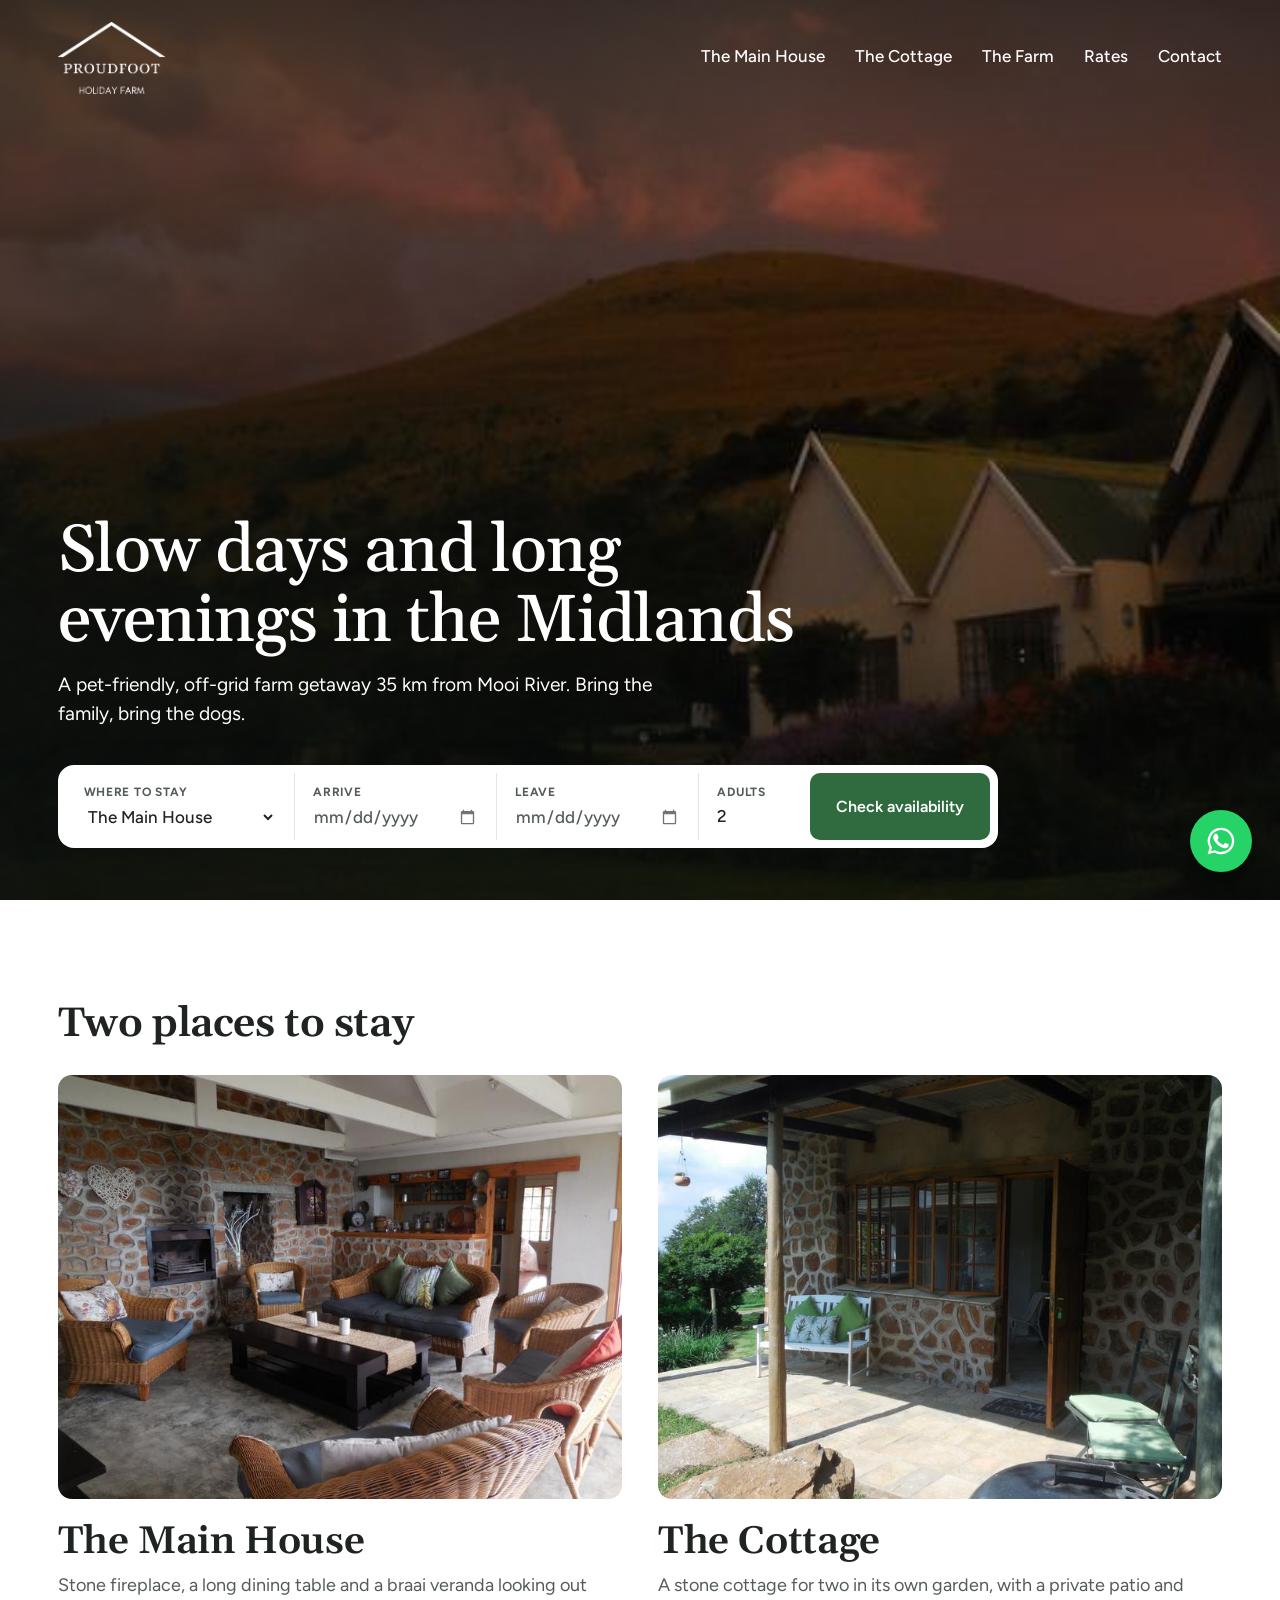
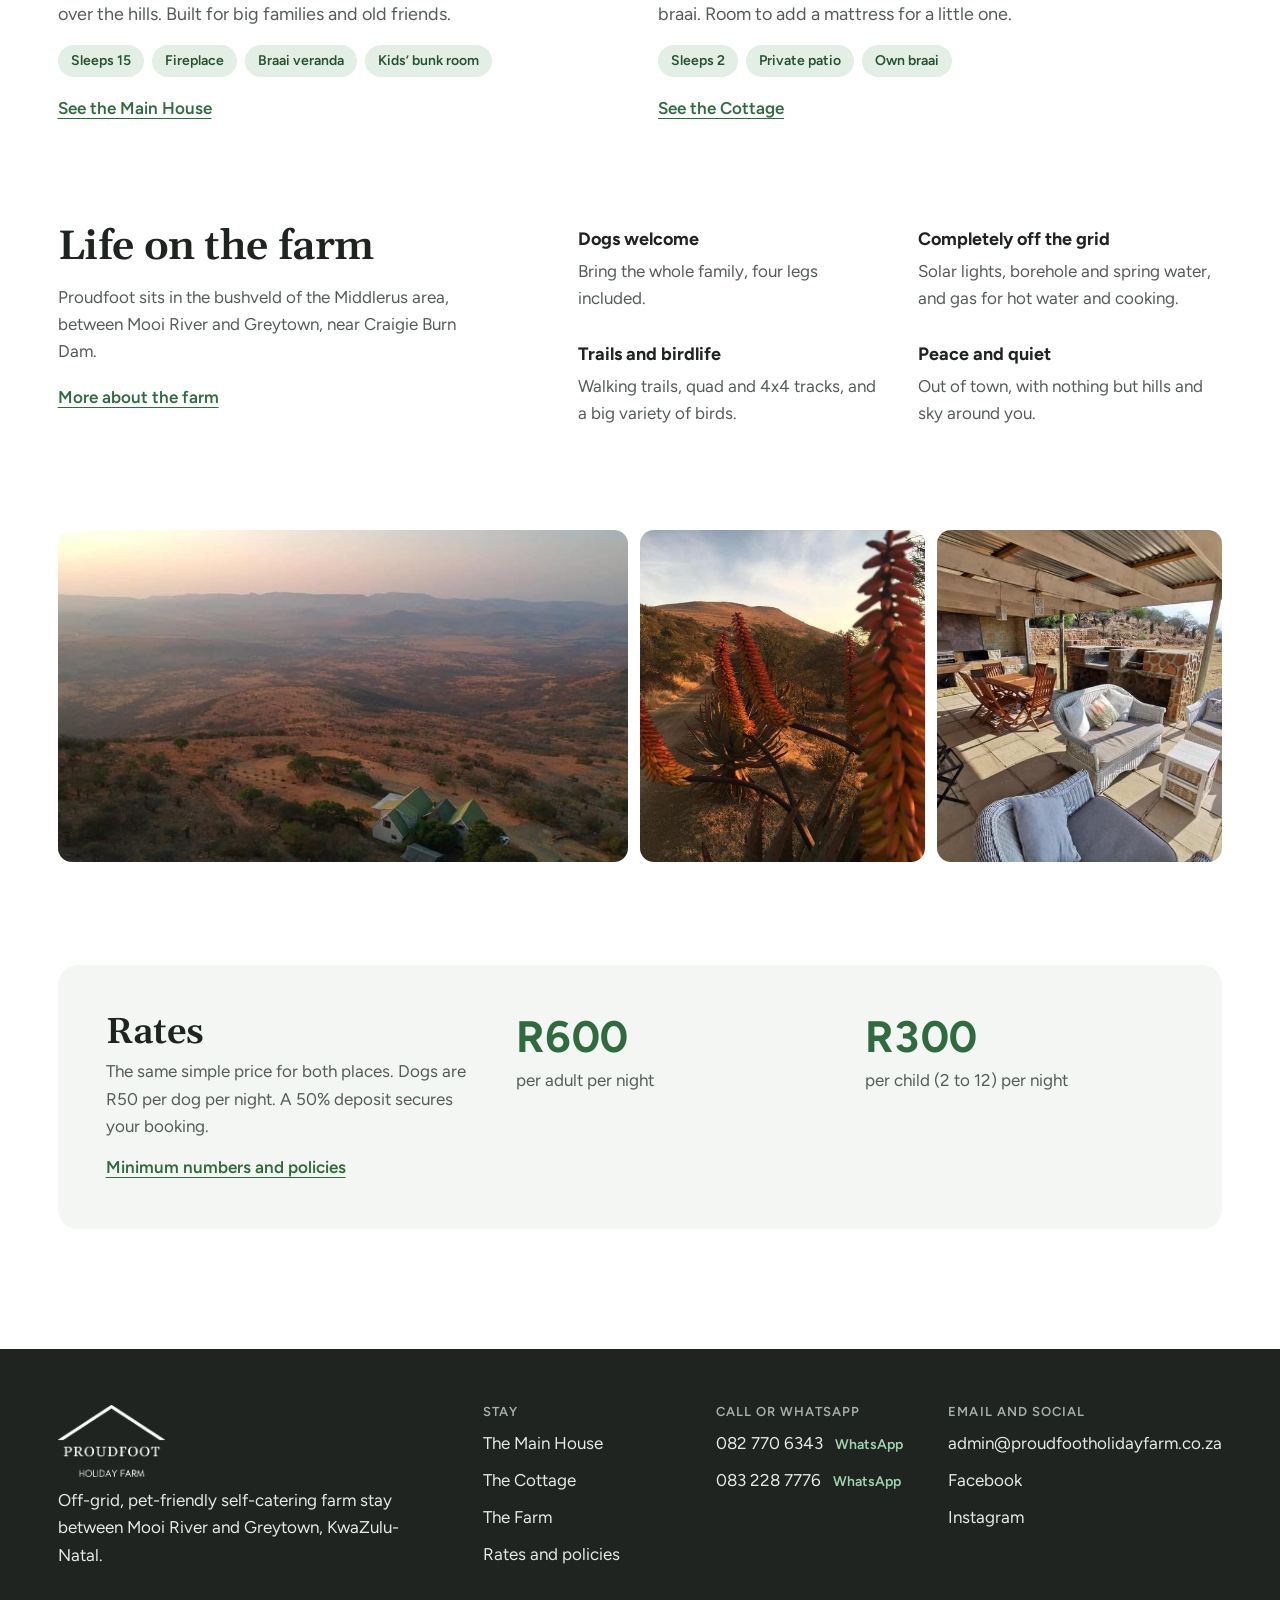
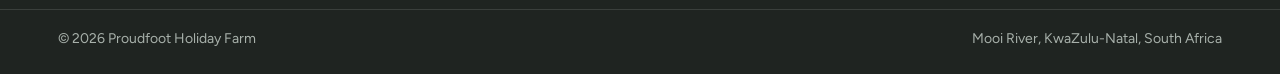
==== index.html @ a67490f2 "New Proudfoot Holiday Farm website Static site for GitHub Pages replacing the Wix site: home, Main H" ====
<!doctype html>
<html lang="en-ZA">
<head>
<meta charset="utf-8">
<meta name="viewport" content="width=device-width, initial-scale=1">
<title>Proudfoot Holiday Farm | Off-grid, pet-friendly farm stay near Mooi River</title>
<meta name="description" content="Self-catering, pet-friendly and completely off the grid. Stay in the Main House (sleeps 15) or the stone Cottage (sleeps 2) in the KZN Midlands, 35 km from Mooi River.">
<link rel="canonical" href="https://www.proudfootholidayfarm.co.za/">
<meta property="og:type" content="website">
<meta property="og:title" content="Proudfoot Holiday Farm | Off-grid, pet-friendly farm stay near Mooi River">
<meta property="og:description" content="Self-catering, pet-friendly and completely off the grid. Stay in the Main House (sleeps 15) or the stone Cottage (sleeps 2) in the KZN Midlands, 35 km from Mooi River.">
<meta property="og:image" content="https://www.proudfootholidayfarm.co.za/assets/img/main-house/afternoon.jpg">
<meta name="theme-color" content="#1f2421">
<link rel="icon" href="assets/img/brand/favicon.png" type="image/png">
<link rel="preconnect" href="https://fonts.googleapis.com">
<link rel="preconnect" href="https://fonts.gstatic.com" crossorigin>
<link href="https://fonts.googleapis.com/css2?family=Figtree:wght@400;500;600;700&family=Gelasio:wght@500;600&display=swap" rel="stylesheet">
<link rel="stylesheet" href="assets/css/site.css">
<script type="application/ld+json">{"@context": "https://schema.org", "@type": "LodgingBusiness", "name": "Proudfoot Holiday Farm", "description": "Off-grid, pet-friendly self-catering farm stay near Mooi River, KwaZulu-Natal.", "url": "https://www.proudfootholidayfarm.co.za", "image": "https://www.proudfootholidayfarm.co.za/assets/img/main-house/afternoon.jpg", "telephone": "+27827706343", "email": "admin@proudfootholidayfarm.co.za", "petsAllowed": true, "address": {"@type": "PostalAddress", "addressLocality": "Mooi River", "addressRegion": "KwaZulu-Natal", "addressCountry": "ZA"}, "sameAs": ["https://www.facebook.com/Proudfoot-holiday-farm-805416573182868", "https://www.instagram.com/proudfootholidayfarm/"]}</script>
</head>
<body>
<a class="skip" href="#main">Skip to content</a>
<section class="hero">
  <picture><source media="(max-width: 860px)" srcset="assets/img/main-house/afternoon-portrait-sm.jpg 560w, assets/img/main-house/afternoon-portrait.jpg 1000w" sizes="100vw"><img class="hero-photo" src="assets/img/main-house/afternoon.jpg" srcset="assets/img/main-house/afternoon-sm.jpg 720w, assets/img/main-house/afternoon.jpg 1800w" sizes="100vw" alt="The Main House at Proudfoot under a pink evening sky" fetchpriority="high"></picture>
  <header class="site-header wrap on-photo">
  <a class="logo" href="index.html"><img src="assets/img/brand/logo-white.png" alt="Proudfoot Holiday Farm, home" width="108" height="72"></a>
  <button class="menu-btn" type="button" aria-expanded="false" aria-controls="site-nav" aria-label="Menu"><svg width="28" height="28" viewBox="0 0 24 24" fill="none" stroke="currentColor" stroke-width="2" stroke-linecap="round" aria-hidden="true"><path d="M4 7h16M4 12h16M4 17h16"/></svg></button>
  <nav class="site-nav" id="site-nav" aria-label="Main"><a href="main-house.html">The Main House</a><a href="cottage.html">The Cottage</a><a href="farm.html">The Farm</a><a href="rates.html">Rates</a><a href="contact.html">Contact</a></nav>
</header>
  <div class="hero-copy wrap"><h1>Slow days and long evenings in the Midlands</h1><p>A pet-friendly, off-grid farm getaway 35 km from Mooi River. Bring the family, bring the dogs.</p></div>
  <div class="wrap"><form class="book wrap-inner" aria-label="Check availability">
    <label class="field"><span class="field-label">Where to stay</span><select name="place"><option value="main-house">The Main House</option><option value="cottage">The Cottage</option></select></label>
    <label class="field"><span class="field-label">Arrive</span><input type="date" name="arrive"></label>
    <label class="field"><span class="field-label">Leave</span><input type="date" name="leave"></label>
    <label class="field"><span class="field-label">Adults</span><input type="number" name="adults" min="1" max="15" value="2" inputmode="numeric"></label>
    <button class="btn" type="submit">Check availability</button>
  </form></div>
</section>
<main id="main">
<section class="section wrap" aria-labelledby="stay-h">
  <div class="section-head"><h2 id="stay-h">Two places to stay</h2></div>
  <div class="places">
    <article class="place"><img class="place-img" src="assets/img/main-house/lounge.jpg" srcset="assets/img/main-house/lounge-sm.jpg 720w, assets/img/main-house/lounge.jpg 1800w" sizes="(max-width: 860px) 100vw, 50vw" alt="The Main House lounge with its stone fireplace" loading="lazy">
      <h3>The Main House</h3><p>Stone fireplace, a long dining table and a braai veranda looking out over the hills. Built for big families and old friends.</p>
      <ul class="facts"><li>Sleeps 15</li><li>Fireplace</li><li>Braai veranda</li><li>Kids&rsquo; bunk room</li></ul>
      <a class="link" href="main-house.html">See the Main House</a></article>
    <article class="place"><img class="place-img" src="assets/img/cottage/patio.jpg" srcset="assets/img/cottage/patio-sm.jpg 720w, assets/img/cottage/patio.jpg 1800w" sizes="(max-width: 860px) 100vw, 50vw" alt="The stone Cottage and its covered patio" loading="lazy">
      <h3>The Cottage</h3><p>A stone cottage for two in its own garden, with a private patio and braai. Room to add a mattress for a little one.</p>
      <ul class="facts"><li>Sleeps 2</li><li>Private patio</li><li>Own braai</li></ul>
      <a class="link" href="cottage.html">See the Cottage</a></article>
  </div>
</section>
<section class="section wrap farm-life" aria-labelledby="farm-h">
  <div><h2 id="farm-h">Life on the farm</h2><p class="muted" style="margin-top:14px;max-width:40ch">Proudfoot sits in the bushveld of the Middlerus area, between Mooi River and Greytown, near Craigie Burn Dam.</p><p style="margin-top:18px"><a class="link" href="farm.html">More about the farm</a></p></div>
  <ul class="perks">
    <li><b>Dogs welcome</b><span>Bring the whole family, four legs included.</span></li>
    <li><b>Completely off the grid</b><span>Solar lights, borehole and spring water, and gas for hot water and cooking.</span></li>
    <li><b>Trails and birdlife</b><span>Walking trails, quad and 4x4 tracks, and a big variety of birds.</span></li>
    <li><b>Peace and quiet</b><span>Out of town, with nothing but hills and sky around you.</span></li>
  </ul>
</section>
<div class="section wrap strip">
  <img class="" src="assets/img/farm/aerial.jpg" srcset="assets/img/farm/aerial-sm.jpg 720w, assets/img/farm/aerial.jpg 1800w" sizes="(max-width: 860px) 100vw, 50vw" alt="The farm from the air, with the Main House in the valley" loading="lazy">
  <img class="" src="assets/img/farm/aloes.jpg" srcset="assets/img/farm/aloes-sm.jpg 720w, assets/img/farm/aloes.jpg 1800w" sizes="(max-width: 860px) 50vw, 25vw" alt="Aloes flowering at sunset" loading="lazy">
  <img class="" src="assets/img/main-house/braai-veranda.jpg" srcset="assets/img/main-house/braai-veranda-sm.jpg 720w, assets/img/main-house/braai-veranda.jpg 1800w" sizes="(max-width: 860px) 50vw, 25vw" alt="The braai and veranda at the Main House" loading="lazy">
</div>
<section class="section wrap" aria-labelledby="rates-h">
  <div class="panel rates-band">
    <div><h2 id="rates-h">Rates</h2><p>The same simple price for both places. Dogs are R50 per dog per night. A 50% deposit secures your booking.</p><p style="margin-top:14px"><a class="link" href="rates.html">Minimum numbers and policies</a></p></div>
    <div><div class="num">R600</div><p>per adult per night</p></div>
    <div><div class="num">R300</div><p>per child (2 to 12) per night</p></div>
  </div>
</section>
</main>
<footer class="site-footer">
  <div class="footer-inner wrap">
    <div><a class="logo" href="index.html"><img src="assets/img/brand/logo-white.png" alt="Proudfoot Holiday Farm" width="108" height="72" loading="lazy"></a>
      <p>Off-grid, pet-friendly self-catering farm stay between Mooi River and Greytown, KwaZulu-Natal.</p></div>
    <div><h3>Stay</h3><ul><li><a href="main-house.html">The Main House</a></li><li><a href="cottage.html">The Cottage</a></li><li><a href="farm.html">The Farm</a></li><li><a href="rates.html">Rates and policies</a></li></ul></div>
    <div><h3>Call or WhatsApp</h3><ul><li><a href="tel:+27827706343">082 770 6343</a> <a class="wa-link" data-wa data-wa-number="27827706343" href="https://wa.me/27827706343" target="_blank" rel="noopener">WhatsApp</a></li><li><a href="tel:+27832287776">083 228 7776</a> <a class="wa-link" data-wa data-wa-number="27832287776" href="https://wa.me/27832287776" target="_blank" rel="noopener">WhatsApp</a></li></ul></div>
    <div><h3>Email and social</h3><ul><li><a href="mailto:admin@proudfootholidayfarm.co.za">admin@proudfootholidayfarm.co.za</a></li><li><a href="https://www.facebook.com/Proudfoot-holiday-farm-805416573182868" rel="noopener">Facebook</a></li><li><a href="https://www.instagram.com/proudfootholidayfarm/" rel="noopener">Instagram</a></li></ul></div>
  </div>
  <div class="footer-base wrap"><span>&copy; <span data-year>2026</span> Proudfoot Holiday Farm</span><span>Mooi River, KwaZulu-Natal, South Africa</span></div>
</footer>
<a class="wa" data-wa href="https://wa.me/27827706343" aria-label="Chat to us on WhatsApp" target="_blank" rel="noopener"><svg width="32" height="32" viewBox="0 0 24 24" fill="currentColor" aria-hidden="true"><path d="M17.5 14.4c-.3-.1-1.7-.8-2-.9-.3-.1-.5-.1-.7.1-.2.3-.8.9-.9 1.1-.2.2-.3.2-.6.1-.3-.1-1.2-.5-2.3-1.4-.9-.8-1.4-1.7-1.6-2-.2-.3 0-.5.1-.6l.4-.5c.2-.2.2-.3.3-.5.1-.2 0-.4 0-.5l-.9-2.2c-.2-.6-.5-.5-.7-.5h-.6c-.2 0-.5.1-.8.4-.3.3-1 1-1 2.4s1 2.8 1.2 3c.1.2 2 3.1 4.9 4.3.7.3 1.2.5 1.6.6.7.2 1.3.2 1.8.1.6-.1 1.7-.7 1.9-1.4.2-.7.2-1.2.2-1.4-.1-.1-.3-.2-.6-.3zM12 2a10 10 0 0 0-8.6 15.1L2 22l5-1.3A10 10 0 1 0 12 2zm0 18.2a8.2 8.2 0 0 1-4.2-1.1l-.3-.2-3 .8.8-2.9-.2-.3A8.2 8.2 0 1 1 12 20.2z"/></svg></a>
<script src="assets/js/config.js"></script>
<script src="assets/js/site.js"></script>
</body>
</html>
---- assets/css/site.css ----
/* Proudfoot Holiday Farm: shared styles */
:root{
  --ink:#1f2421;
  --muted:#545c57;
  --line:#e2e6e2;
  --paper:#ffffff;
  --wash:#f3f6f2;
  --green:#2f6b3f;
  --green-d:#24532f;
  --green-l:#e3eee5;
  --booked:#6f7772;
  --error:#a3321f;
  --shade:15,20,17;
  --radius:14px;
  --gutter:clamp(20px,4.5vw,64px);
  --display:'Gelasio',Georgia,serif;
  --body:'Figtree',system-ui,sans-serif;
}
*,*::before,*::after{box-sizing:border-box}
*{margin:0}
html{scroll-behavior:smooth;-webkit-text-size-adjust:100%;color-scheme:light;accent-color:var(--green);caret-color:var(--green);scrollbar-color:#b9c2bc transparent}
body{font-family:var(--body);font-size:17px;line-height:1.6;color:var(--ink);background:var(--paper);-webkit-font-smoothing:antialiased}
img{max-width:100%;display:block}
a{color:inherit;text-underline-offset:4px}
::selection{background:var(--green);color:#fff}
:focus-visible{outline:3px solid var(--green);outline-offset:3px;border-radius:4px}
h1,h2,h3{font-family:var(--display);font-weight:600;line-height:1.1;letter-spacing:-.01em;text-wrap:balance}
.wrap{padding-left:var(--gutter);padding-right:var(--gutter);max-width:1440px;margin-left:auto;margin-right:auto}
.skip{position:absolute;left:-999px;top:8px;background:#fff;padding:10px 16px;z-index:100}
.skip:focus{left:8px}

/* Buttons */
.btn{display:inline-flex;align-items:center;justify-content:center;gap:8px;background:var(--green);color:#fff;text-decoration:none;border:0;border-radius:10px;padding:15px 26px;font:600 16px/1.2 var(--body);cursor:pointer;white-space:nowrap;transition:background-color .2s}
.btn:hover{background:var(--green-d)}
.btn:disabled{opacity:.6;cursor:progress}
.btn-ghost{background:transparent;color:var(--green);box-shadow:inset 0 0 0 1.5px var(--green)}
.btn-ghost:hover{background:var(--green-l)}
.link{font-weight:600;color:var(--green)}

/* Header */
.site-header{display:flex;align-items:center;gap:24px;padding-top:22px;padding-bottom:22px;position:relative;z-index:10}
.site-header .logo img{height:72px;width:auto}
.site-nav{margin-left:auto;display:flex;gap:30px;font-weight:500}
.site-nav a{text-decoration:none;padding:6px 0;border-bottom:2px solid transparent}
.site-nav a:hover,.site-nav a[aria-current=page]{border-bottom-color:currentColor}
.menu-btn{display:none;margin-left:auto;background:none;border:0;padding:8px;color:inherit;cursor:pointer}
.on-photo{position:absolute;top:0;left:0;right:0;color:#fff}

/* Hero (home) */
.hero{position:relative;min-height:max(100svh,700px);display:flex;flex-direction:column;color:#fff;overflow:hidden;isolation:isolate}
.hero-photo{position:absolute;inset:0;width:100%;height:100%;object-fit:cover;object-position:center 100%;z-index:-2;animation:settle 2.4s cubic-bezier(.16,1,.3,1) both}
@keyframes settle{from{transform:scale(1.06)}to{transform:scale(1)}}
.hero::after{content:"";position:absolute;inset:0;z-index:-1;background:linear-gradient(180deg,rgba(var(--shade),.5) 0%,rgba(var(--shade),0) 24%,rgba(var(--shade),0) 55%,rgba(var(--shade),.45) 100%),linear-gradient(90deg,rgba(var(--shade),.55) 0%,rgba(var(--shade),.25) 45%,rgba(var(--shade),0) 62%)}
.hero>.wrap,.page-hero>.wrap{width:100%}
.hero-copy{margin-top:auto;padding-bottom:36px}
.hero-copy h1{max-width:12em}
.hero h1{font-weight:500;font-size:clamp(40px,5.2vw,72px);line-height:1.05;letter-spacing:-.015em}
.hero-copy p{margin-top:14px;font-size:clamp(17px,1.5vw,20px);line-height:1.5;max-width:50ch}
.hero .book{margin-bottom:52px;max-width:min(940px,100% - 70px)}

/* Booking bar */
.book{display:grid;grid-template-columns:1.25fr 1.1fr 1.1fr .6fr auto;background:#fff;color:var(--ink);border-radius:16px;padding:8px;box-shadow:0 18px 44px rgba(var(--shade),.22)}
.book .field{padding:10px 18px;border-right:1px solid var(--line);display:flex;flex-direction:column;gap:2px;min-width:0}
.book .field:nth-of-type(4){border-right:0}
.field-label{font-size:12px;font-weight:700;letter-spacing:.06em;text-transform:uppercase;color:var(--muted)}
.book select,.book input{border:0;background:transparent;font:500 17px var(--body);color:var(--ink);padding:2px 0;width:100%;min-width:0}
.book .btn{border-radius:10px}
input[type=date].empty{color:var(--muted)}
input[type=date]::-webkit-calendar-picker-indicator{opacity:.55;cursor:pointer}
input[type=date]:hover::-webkit-calendar-picker-indicator{opacity:.9}

/* Page header (inner pages) */
.page-hero{position:relative;color:#fff;min-height:min(70svh,620px);display:flex;flex-direction:column;isolation:isolate;overflow:hidden}
.page-hero .hero-photo{animation:none}
.page-hero::after{content:"";position:absolute;inset:0;z-index:-1;background:linear-gradient(180deg,rgba(var(--shade),.7) 0%,rgba(var(--shade),0) 34%,rgba(var(--shade),0) 45%,rgba(var(--shade),.75) 100%)}
.page-hero .hero-copy{padding-bottom:48px}
.page-hero h1{font-weight:500;font-size:clamp(40px,5vw,68px)}
.plain-head{padding-top:30px;padding-bottom:10px}
.plain-head h1{font-size:clamp(38px,4.6vw,60px);font-weight:500}
.plain-head p{margin-top:12px;color:var(--muted);font-size:19px;max-width:60ch}

/* Sections */
.section{padding-top:clamp(64px,8vw,110px)}
.section-head{display:flex;align-items:end;justify-content:space-between;gap:20px;margin-bottom:28px}
.section-head h2{font-size:clamp(30px,3.2vw,42px)}
.lead{font-size:clamp(18px,1.6vw,21px);line-height:1.6;max-width:62ch}
.muted{color:var(--muted)}

.places{display:grid;grid-template-columns:1fr 1fr;gap:36px}
.place-img{width:100%;aspect-ratio:4/3;object-fit:cover;border-radius:var(--radius)}
.place h2,.place h3{font-size:clamp(30px,3vw,40px);margin-top:22px}
.place p{color:var(--muted);font-size:18px;margin-top:8px;max-width:52ch}
.place .link{display:inline-block;margin-top:18px}
.facts{display:flex;flex-wrap:wrap;gap:8px;margin-top:16px;padding:0;list-style:none}
.facts li{background:var(--green-l);color:var(--green-d);font-weight:600;font-size:14px;line-height:1.2;padding:8px 13px;border-radius:999px}

.farm-life{display:grid;grid-template-columns:5fr 7fr;gap:clamp(30px,5vw,60px);align-items:start}
.farm-life h2{font-size:clamp(30px,3.2vw,42px)}
.perks{list-style:none;padding:0;display:grid;grid-template-columns:1fr 1fr;gap:28px 36px}
.perks b{display:block;font-size:18px}
.perks span{display:block;color:var(--muted);margin-top:4px}

.strip{display:grid;grid-template-columns:2fr 1fr 1fr;gap:12px}
.strip img{width:100%;height:clamp(220px,26vw,360px);object-fit:cover;border-radius:var(--radius)}

.panel{background:var(--wash);border-radius:20px;padding:48px}
.rates-band{display:grid;grid-template-columns:1.2fr 1fr 1fr;gap:clamp(24px,4vw,40px);align-items:start}
.rates-band h2{font-size:clamp(28px,3vw,36px)}
.num{font-size:clamp(34px,3.6vw,44px);font-weight:700;color:var(--green);line-height:1.1;font-variant-numeric:tabular-nums}
.rates-band p{color:var(--muted);margin-top:6px}

/* Detail pages */
.detail{display:grid;grid-template-columns:7fr 5fr;gap:clamp(30px,5vw,72px);align-items:start}
.amenities{list-style:none;padding:0;display:grid;grid-template-columns:1fr 1fr;gap:12px 28px;margin-top:22px}
.amenities li{padding-left:26px;position:relative}
.amenities li::before{content:"";position:absolute;left:0;top:.55em;width:12px;height:7px;border-left:2.5px solid var(--green);border-bottom:2.5px solid var(--green);transform:rotate(-45deg)}
.side-card{border:1px solid var(--line);border-radius:18px;padding:28px;box-shadow:0 10px 30px rgba(var(--shade),.07);position:sticky;top:24px}
.side-card .num{font-size:40px}
.side-card dl{display:grid;grid-template-columns:auto 1fr;gap:10px 18px;margin-top:18px}
.side-card dt{color:var(--muted)}
.side-card dd{font-weight:600;text-align:right}
.side-card .btn{width:100%;margin-top:22px}

/* Gallery */
.gallery{display:grid;grid-template-columns:repeat(4,1fr);gap:10px}
.gallery button{padding:0;border:0;background:none;cursor:zoom-in;border-radius:10px;overflow:hidden;aspect-ratio:4/3}
.gallery button:first-child{grid-column:span 2;grid-row:span 2;aspect-ratio:auto}
.gallery img{width:100%;height:100%;object-fit:cover;transition:transform .5s cubic-bezier(.16,1,.3,1)}
.gallery button:hover img{transform:scale(1.03)}
.lightbox{border:0;padding:0;background:transparent;max-width:none;max-height:none;width:100vw;height:100svh}
.lightbox::backdrop{background:rgba(var(--shade),.92)}
.lightbox[open]{display:grid;grid-template-rows:1fr auto;place-items:center}
.lightbox figure{display:grid;place-items:center;width:100%;height:100%;padding:56px 72px 0}
.lightbox img{max-width:100%;max-height:calc(100svh - 140px);object-fit:contain;border-radius:8px}
.lightbox figcaption{color:#e8ebe8;padding:14px 20px 24px;text-align:center}
.lb-btn{position:fixed;top:50%;transform:translateY(-50%);width:52px;height:52px;border-radius:50%;border:0;background:rgba(255,255,255,.14);color:#fff;cursor:pointer;display:grid;place-items:center}
.lb-btn:hover{background:rgba(255,255,255,.26)}
.lb-prev{left:14px}.lb-next{right:14px}
.lb-close{position:fixed;top:14px;right:14px;transform:none}

/* Availability calendar */
.book-grid{display:grid;grid-template-columns:7fr 5fr;gap:clamp(30px,4vw,56px);align-items:start}
.cal{border:1px solid var(--line);border-radius:18px;padding:24px}
.cal-top{display:flex;align-items:center;gap:12px;margin-bottom:12px}
.cal-top h3{font-family:var(--body);font-size:18px;font-weight:700;flex:1}
.cal-nav{width:40px;height:40px;border-radius:50%;border:1px solid var(--line);background:#fff;cursor:pointer;display:grid;place-items:center;color:var(--ink)}
.cal-nav:hover{border-color:var(--ink)}
.cal-nav:disabled{opacity:.35;cursor:default}
.cal-months{display:grid;grid-template-columns:1fr 1fr;gap:28px}
.cal-month h4{font-size:16px;font-weight:700;text-align:center;margin-bottom:8px}
.cal-grid{display:grid;grid-template-columns:repeat(7,1fr);gap:2px;text-align:center}
.cal-grid .dow{font-size:12px;font-weight:700;color:var(--muted);padding:6px 0}
.day{aspect-ratio:1;border:0;background:none;border-radius:10px;font:500 15px var(--body);color:var(--ink);cursor:pointer;font-variant-numeric:tabular-nums;position:relative}
.day:hover:not(:disabled){background:var(--green-l)}
.day:disabled{cursor:default}
.day.past{color:#b3b9b5}
.day.booked{color:var(--booked);background:var(--wash);text-decoration:line-through;text-decoration-thickness:1.5px}
.day.in-range{background:var(--green-l);border-radius:0}
.day.start,.day.end{background:var(--green);color:#fff;border-radius:10px}
.day.today::after{content:"";position:absolute;left:50%;bottom:6px;width:4px;height:4px;margin-left:-2px;border-radius:50%;background:currentColor}
.cal-key{display:flex;flex-wrap:wrap;gap:18px;margin-top:16px;font-size:14px;color:var(--muted)}
.cal-key span{display:inline-flex;align-items:center;gap:8px}
.key-sw{width:16px;height:16px;border-radius:5px;display:inline-block}
.cal-status{margin-top:12px;font-size:15px;color:var(--muted)}
.cal-status.warn{color:var(--error)}

/* Forms */
.form{display:grid;grid-template-columns:1fr 1fr;gap:14px}
.form .full{grid-column:1/-1}
.form label{display:flex;flex-direction:column;gap:6px;font-size:14px;font-weight:600}
.form input,.form select,.form textarea{font:400 16px var(--body);color:var(--ink);border:1.5px solid #cfd5d0;border-radius:10px;padding:12px 14px;background:#fff;width:100%}
.form input:focus,.form select:focus,.form textarea:focus{outline:none;border-color:var(--green);box-shadow:0 0 0 3px var(--green-l)}
.form [aria-invalid=true]{border-color:var(--error)}
.form textarea{min-height:110px;resize:vertical}
.form .hint{font-weight:400;color:var(--muted);font-size:13px}
.form .btn{justify-self:start}
.hp{position:absolute;left:-9999px}
.form-note{grid-column:1/-1;font-size:15px;padding:12px 14px;border-radius:10px;background:var(--wash)}
.form-note:empty{display:none}
.form-note.error{background:#f8e9e5;color:var(--error)}
.form-note.ok{background:var(--green-l);color:var(--green-d)}

/* Rates page */
.terms{display:grid;grid-template-columns:1fr 1fr;gap:clamp(28px,4vw,48px)}
.terms h2{font-size:clamp(26px,2.6vw,32px);margin-bottom:12px}
.terms ul{padding-left:20px}
.terms li+li{margin-top:6px}
.price-table{width:100%;border-collapse:collapse;font-variant-numeric:tabular-nums}
.price-table th,.price-table td{text-align:left;padding:14px 0;border-bottom:1px solid var(--line)}
.price-table td:last-child,.price-table th:last-child{text-align:right}
.price-table th{font-size:13px;letter-spacing:.06em;text-transform:uppercase;color:var(--muted)}
.price-table td b{font-size:20px}

/* Contact */
.contact-grid{display:grid;grid-template-columns:5fr 7fr;gap:clamp(30px,5vw,72px);align-items:start}
.contact-list{list-style:none;padding:0;display:grid;gap:22px;margin-top:20px}
.contact-list b{display:block;font-size:13px;letter-spacing:.06em;text-transform:uppercase;color:var(--muted)}
.contact-list a{font-size:20px;font-weight:600;text-decoration:none}
.contact-list a:hover{color:var(--green)}
.contact-list .wa-link,.wa-link{display:inline-block;margin-left:12px;font-size:15px;font-weight:600;color:var(--green);text-decoration:underline;text-underline-offset:4px}
.site-footer .wa-link{font-size:14px;color:#9fd4ad;margin-left:8px}

/* Footer */
.site-footer{margin-top:clamp(80px,10vw,120px);background:var(--ink);color:#e6eae7}
.footer-inner{display:grid;grid-template-columns:2fr 1fr 1fr 1fr;gap:40px;padding-top:56px;padding-bottom:40px}
.site-footer .logo img{height:72px;width:auto}
.site-footer h3{font-family:var(--body);font-size:13px;letter-spacing:.08em;text-transform:uppercase;color:#a8b1ab;font-weight:600}
.site-footer p,.site-footer li{margin-top:10px}
.site-footer ul{list-style:none;padding:0}
.site-footer a{text-decoration:none}
.site-footer a:hover{text-decoration:underline}
.footer-base{border-top:1px solid rgba(255,255,255,.12);padding-top:18px;padding-bottom:24px;font-size:14px;color:#a8b1ab;display:flex;justify-content:space-between;gap:20px;flex-wrap:wrap}

/* WhatsApp */
.wa{position:fixed;z-index:50;right:clamp(16px,2.2vw,28px);bottom:clamp(16px,2.2vw,28px);width:62px;height:62px;border-radius:50%;background:#25d366;color:#fff;display:grid;place-items:center;box-shadow:0 10px 24px rgba(0,0,0,.28);transition:transform .25s cubic-bezier(.16,1,.3,1)}
.wa:hover{transform:scale(1.07)}

/* Responsive */
@media (max-width:1100px){
  .book{grid-template-columns:1fr 1fr;gap:0}
  .book .field{border-right:0;border-bottom:1px solid var(--line)}
  .book .field:nth-of-type(odd){border-right:1px solid var(--line)}
  .book .field:nth-of-type(3),.book .field:nth-of-type(4){border-bottom:0}
  .book .btn{grid-column:1/-1;margin-top:8px;padding:16px}
  .footer-inner{grid-template-columns:1fr 1fr}
  .detail,.book-grid,.contact-grid{grid-template-columns:1fr}
  .side-card{position:static}
}
@media (max-width:860px){
  .site-nav{display:none;position:absolute;top:100%;left:var(--gutter);right:var(--gutter);flex-direction:column;gap:0;background:#fff;color:var(--ink);border-radius:14px;padding:8px 18px;box-shadow:0 18px 40px rgba(var(--shade),.2)}
  .site-nav.open{display:flex}
  .site-nav a{padding:14px 0;border-bottom:1px solid var(--line)}
  .site-nav a:last-child{border-bottom:0}
  .site-nav a[aria-current=page]{color:var(--green);border-bottom-color:var(--line)}
  .menu-btn{display:block}
  .panel{padding:28px 22px}
  .site-header .logo img{height:56px}
  .hero{display:block;min-height:0;padding-top:120px;padding-bottom:28px;--photo-h:min(86svh,760px)}
  .hero .hero-photo{height:var(--photo-h);bottom:auto;object-position:center bottom}
  .hero::after{height:var(--photo-h);bottom:auto;background:linear-gradient(180deg,rgba(var(--shade),.6) 0%,rgba(var(--shade),.35) 40%,rgba(var(--shade),0) 62%)}
  .hero .hero-copy{min-height:calc(var(--photo-h) - 160px);padding-bottom:0}
  .hero .book{max-width:none;margin-bottom:0;color:var(--ink)}
  .places,.farm-life,.terms,.rates-band{grid-template-columns:1fr}
  .strip{grid-template-columns:1fr 1fr}
  .strip img:first-child{grid-column:1/-1}
  .gallery{grid-template-columns:repeat(2,1fr)}
  .cal-months{grid-template-columns:1fr}
  .cal-months .cal-month+.cal-month{display:none}
  .lightbox figure{padding:56px 12px 0}
  .lb-prev,.lb-next{top:auto;bottom:18px;transform:none}
}
@media (max-width:560px){
  body{font-size:16px}
  .hero{padding-top:100px;--photo-h:min(68svh,560px)}
  .hero::after{background:linear-gradient(180deg,rgba(var(--shade),.55) 0%,rgba(var(--shade),.4) 30%,rgba(var(--shade),.1) 52%,rgba(var(--shade),0) 70%)}
  .hero-copy p{font-size:16px;margin-top:10px}
  .book .field:first-of-type{grid-column:1/-1;border-right:0;border-bottom:1px solid var(--line)}
  .book .field:nth-of-type(2){border-right:1px solid var(--line);border-bottom:1px solid var(--line)}
  .book .field:nth-of-type(3){border-right:0;border-bottom:1px solid var(--line)}
  .book .field:nth-of-type(4){border:0}
  .book .btn{grid-column:auto;margin:4px 0 4px 6px;padding:12px 16px}
  .book .field{padding:9px 12px}
  .perks,.amenities,.form{grid-template-columns:1fr}
  .footer-inner{grid-template-columns:1fr}
  .wa{width:56px;height:56px}
}
@media (prefers-reduced-motion:reduce){
  *,*::before,*::after{animation:none!important;transition:none!important}
  html{scroll-behavior:auto}
}
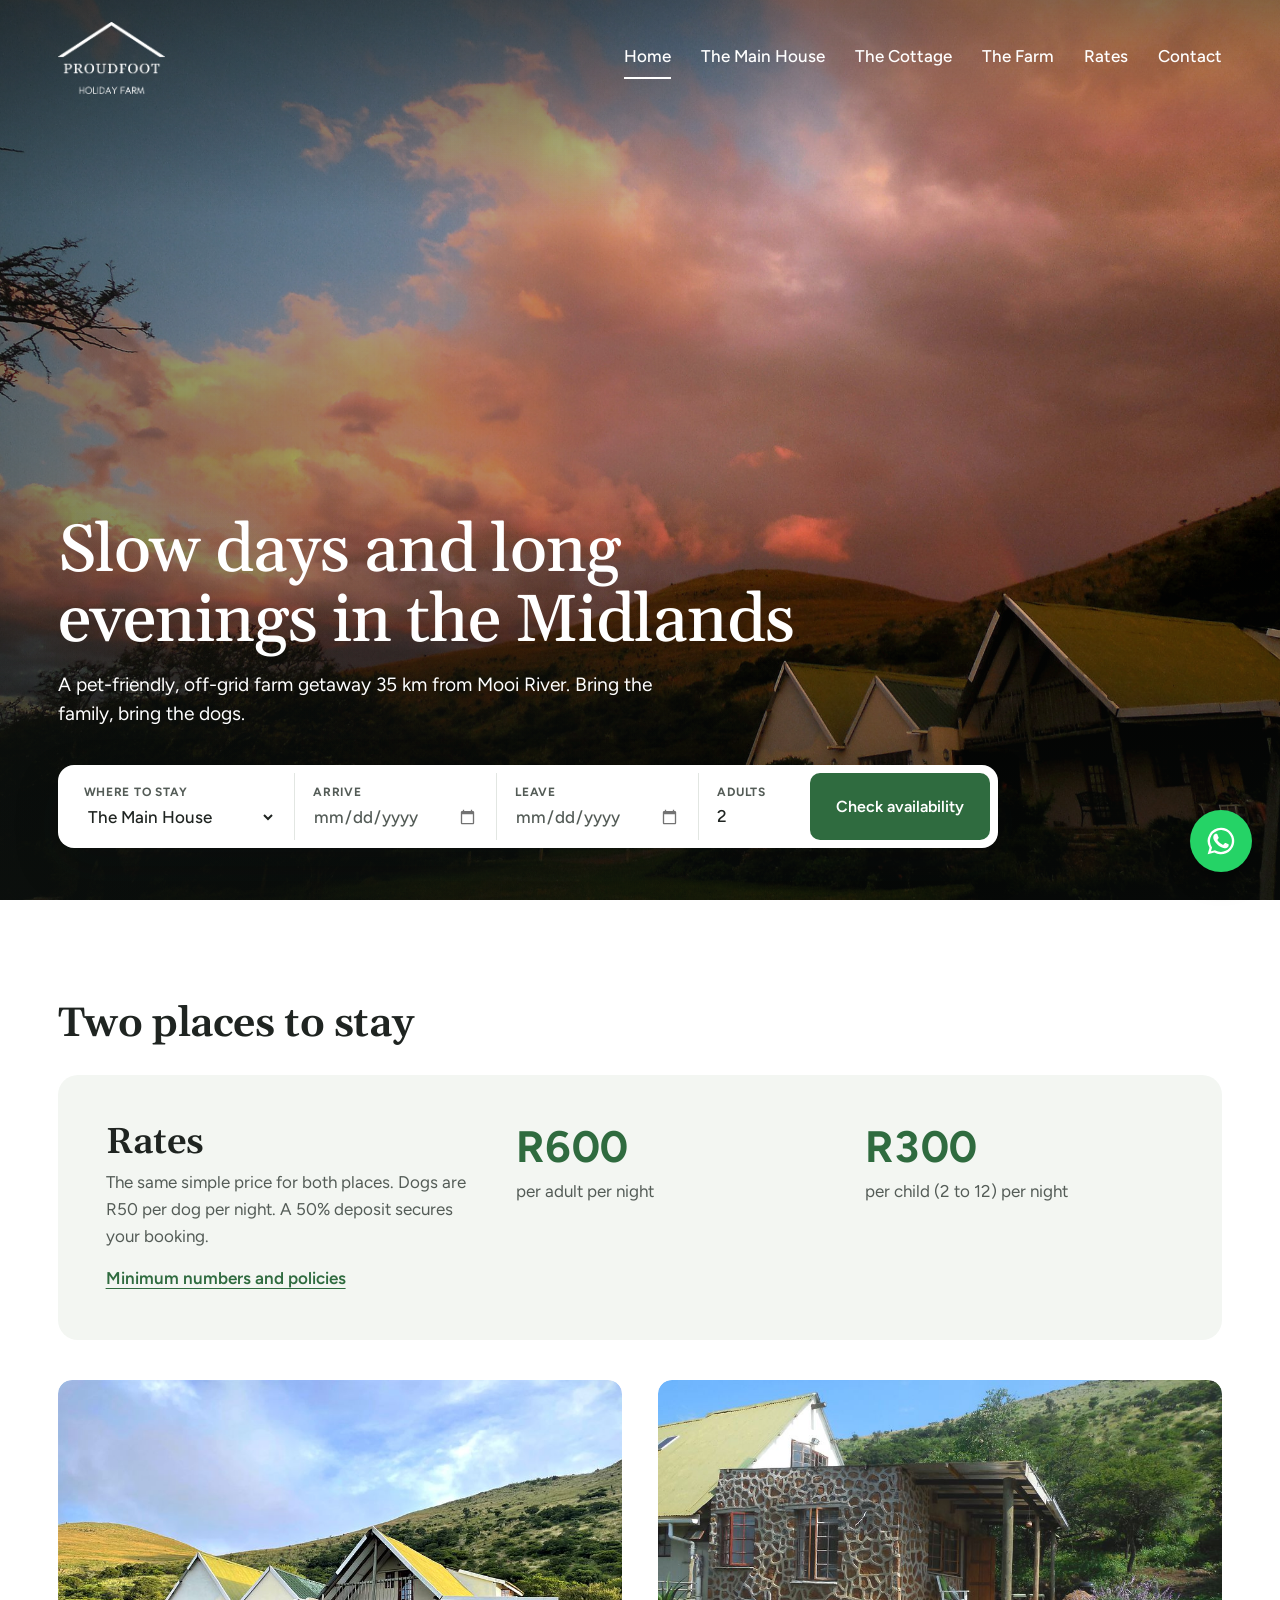
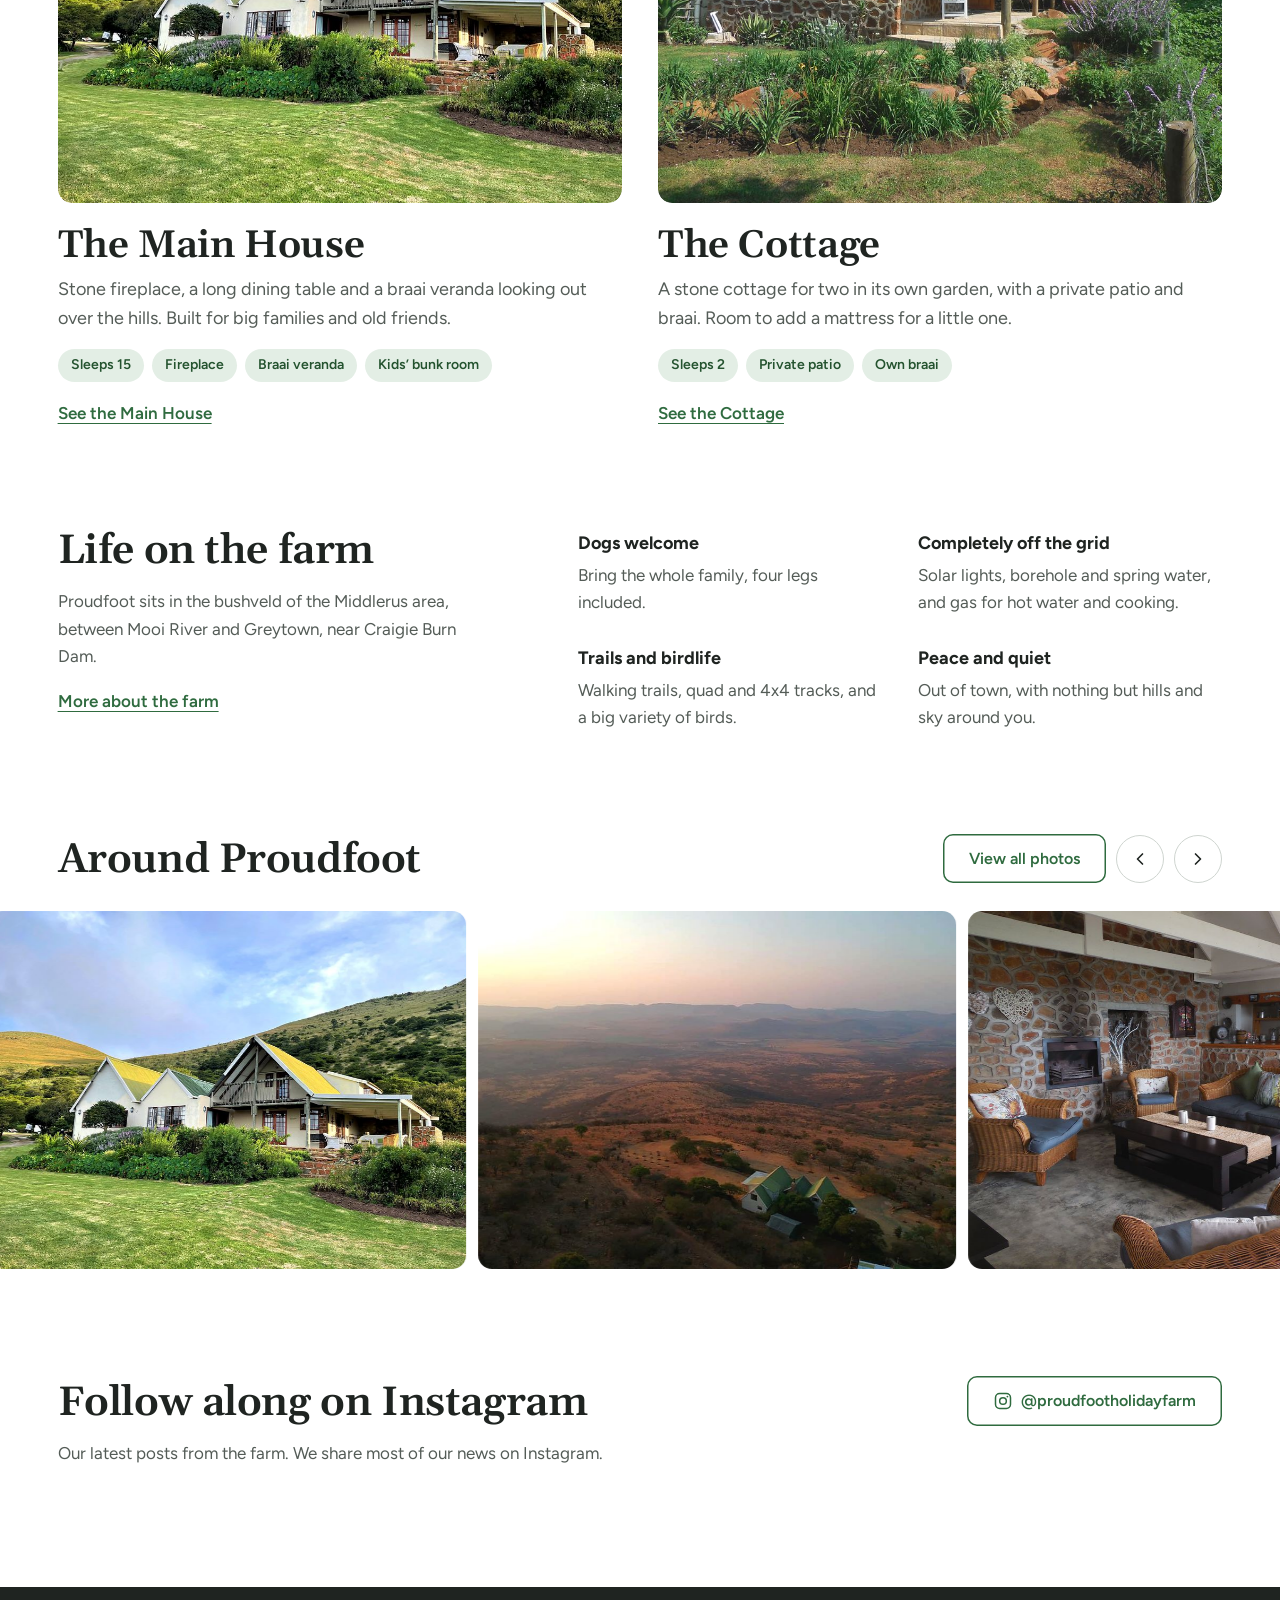
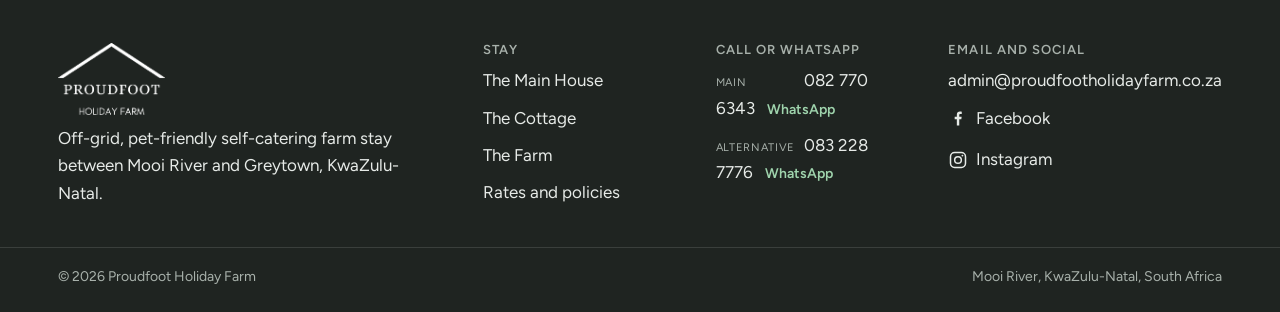
==== commit 68f464fb: "Photo refresh, scrolling gallery, Instagram section and contact updates - Retouch every photo from t" ====
--- a/index.html
+++ b/index.html
@@ -16,7 +16,7 @@
 <link rel="preconnect" href="https://fonts.gstatic.com" crossorigin>
 <link href="https://fonts.googleapis.com/css2?family=Figtree:wght@400;500;600;700&family=Gelasio:wght@500;600&display=swap" rel="stylesheet">
 <link rel="stylesheet" href="assets/css/site.css">
-<script type="application/ld+json">{"@context": "https://schema.org", "@type": "LodgingBusiness", "name": "Proudfoot Holiday Farm", "description": "Off-grid, pet-friendly self-catering farm stay near Mooi River, KwaZulu-Natal.", "url": "https://www.proudfootholidayfarm.co.za", "image": "https://www.proudfootholidayfarm.co.za/assets/img/main-house/afternoon.jpg", "telephone": "+27827706343", "email": "admin@proudfootholidayfarm.co.za", "petsAllowed": true, "address": {"@type": "PostalAddress", "addressLocality": "Mooi River", "addressRegion": "KwaZulu-Natal", "addressCountry": "ZA"}, "sameAs": ["https://www.facebook.com/Proudfoot-holiday-farm-805416573182868", "https://www.instagram.com/proudfootholidayfarm/"]}</script>
+<script type="application/ld+json">{"@context": "https://schema.org", "@type": "LodgingBusiness", "name": "Proudfoot Holiday Farm", "description": "Off-grid, pet-friendly self-catering farm stay near Mooi River, KwaZulu-Natal.", "url": "https://www.proudfootholidayfarm.co.za", "image": "https://www.proudfootholidayfarm.co.za/assets/img/main-house/afternoon.jpg", "telephone": "+27827706343", "email": "admin@proudfootholidayfarm.co.za", "petsAllowed": true, "address": {"@type": "PostalAddress", "addressLocality": "Mooi River", "addressRegion": "KwaZulu-Natal", "addressCountry": "ZA"}, "sameAs": ["https://www.facebook.com/proudfootholidayfarm", "https://www.instagram.com/proudfootholidayfarm/"]}</script>
 </head>
 <body>
 <a class="skip" href="#main">Skip to content</a>
@@ -25,7 +25,7 @@
   <header class="site-header wrap on-photo">
   <a class="logo" href="index.html"><img src="assets/img/brand/logo-white.png" alt="Proudfoot Holiday Farm, home" width="108" height="72"></a>
   <button class="menu-btn" type="button" aria-expanded="false" aria-controls="site-nav" aria-label="Menu"><svg width="28" height="28" viewBox="0 0 24 24" fill="none" stroke="currentColor" stroke-width="2" stroke-linecap="round" aria-hidden="true"><path d="M4 7h16M4 12h16M4 17h16"/></svg></button>
-  <nav class="site-nav" id="site-nav" aria-label="Main"><a href="main-house.html">The Main House</a><a href="cottage.html">The Cottage</a><a href="farm.html">The Farm</a><a href="rates.html">Rates</a><a href="contact.html">Contact</a></nav>
+  <nav class="site-nav" id="site-nav" aria-label="Main"><a href="index.html" aria-current="page">Home</a><a href="main-house.html">The Main House</a><a href="cottage.html">The Cottage</a><a href="farm.html">The Farm</a><a href="rates.html">Rates</a><a href="contact.html">Contact</a></nav>
 </header>
   <div class="hero-copy wrap"><h1>Slow days and long evenings in the Midlands</h1><p>A pet-friendly, off-grid farm getaway 35 km from Mooi River. Bring the family, bring the dogs.</p></div>
   <div class="wrap"><form class="book wrap-inner" aria-label="Check availability">
@@ -39,13 +39,18 @@
 <main id="main">
 <section class="section wrap" aria-labelledby="stay-h">
   <div class="section-head"><h2 id="stay-h">Two places to stay</h2></div>
+  <div class="panel rates-band">
+    <div><h3 class="rates-title">Rates</h3><p>The same simple price for both places. Dogs are R50 per dog per night. A 50% deposit secures your booking.</p><p style="margin-top:14px"><a class="link" href="rates.html">Minimum numbers and policies</a></p></div>
+    <div><div class="num">R600</div><p>per adult per night</p></div>
+    <div><div class="num">R300</div><p>per child (2 to 12) per night</p></div>
+  </div>
   <div class="places">
-    <article class="place"><img class="place-img" src="assets/img/main-house/lounge.jpg" srcset="assets/img/main-house/lounge-sm.jpg 720w, assets/img/main-house/lounge.jpg 1800w" sizes="(max-width: 860px) 100vw, 50vw" alt="The Main House lounge with its stone fireplace" loading="lazy">
-      <h3>The Main House</h3><p>Stone fireplace, a long dining table and a braai veranda looking out over the hills. Built for big families and old friends.</p>
+    <article class="place"><a class="place-link" href="main-house.html" tabindex="-1" aria-hidden="true"><img class="place-img" src="assets/img/main-house/exterior.jpg" srcset="assets/img/main-house/exterior-sm.jpg 720w, assets/img/main-house/exterior.jpg 1800w" sizes="(max-width: 860px) 100vw, 50vw" alt="" loading="lazy"></a>
+      <h3><a href="main-house.html">The Main House</a></h3><p>Stone fireplace, a long dining table and a braai veranda looking out over the hills. Built for big families and old friends.</p>
       <ul class="facts"><li>Sleeps 15</li><li>Fireplace</li><li>Braai veranda</li><li>Kids&rsquo; bunk room</li></ul>
       <a class="link" href="main-house.html">See the Main House</a></article>
-    <article class="place"><img class="place-img" src="assets/img/cottage/patio.jpg" srcset="assets/img/cottage/patio-sm.jpg 720w, assets/img/cottage/patio.jpg 1800w" sizes="(max-width: 860px) 100vw, 50vw" alt="The stone Cottage and its covered patio" loading="lazy">
-      <h3>The Cottage</h3><p>A stone cottage for two in its own garden, with a private patio and braai. Room to add a mattress for a little one.</p>
+    <article class="place"><a class="place-link" href="cottage.html" tabindex="-1" aria-hidden="true"><img class="place-img" src="assets/img/cottage/garden.jpg" srcset="assets/img/cottage/garden-sm.jpg 720w, assets/img/cottage/garden.jpg 1800w" sizes="(max-width: 860px) 100vw, 50vw" alt="" loading="lazy"></a>
+      <h3><a href="cottage.html">The Cottage</a></h3><p>A stone cottage for two in its own garden, with a private patio and braai. Room to add a mattress for a little one.</p>
       <ul class="facts"><li>Sleeps 2</li><li>Private patio</li><li>Own braai</li></ul>
       <a class="link" href="cottage.html">See the Cottage</a></article>
   </div>
@@ -59,26 +64,33 @@
     <li><b>Peace and quiet</b><span>Out of town, with nothing but hills and sky around you.</span></li>
   </ul>
 </section>
-<div class="section wrap strip">
-  <img class="" src="assets/img/farm/aerial.jpg" srcset="assets/img/farm/aerial-sm.jpg 720w, assets/img/farm/aerial.jpg 1800w" sizes="(max-width: 860px) 100vw, 50vw" alt="The farm from the air, with the Main House in the valley" loading="lazy">
-  <img class="" src="assets/img/farm/aloes.jpg" srcset="assets/img/farm/aloes-sm.jpg 720w, assets/img/farm/aloes.jpg 1800w" sizes="(max-width: 860px) 50vw, 25vw" alt="Aloes flowering at sunset" loading="lazy">
-  <img class="" src="assets/img/main-house/braai-veranda.jpg" srcset="assets/img/main-house/braai-veranda-sm.jpg 720w, assets/img/main-house/braai-veranda.jpg 1800w" sizes="(max-width: 860px) 50vw, 25vw" alt="The braai and veranda at the Main House" loading="lazy">
-</div>
-<section class="section wrap" aria-labelledby="rates-h">
-  <div class="panel rates-band">
-    <div><h2 id="rates-h">Rates</h2><p>The same simple price for both places. Dogs are R50 per dog per night. A 50% deposit secures your booking.</p><p style="margin-top:14px"><a class="link" href="rates.html">Minimum numbers and policies</a></p></div>
-    <div><div class="num">R600</div><p>per adult per night</p></div>
-    <div><div class="num">R300</div><p>per child (2 to 12) per night</p></div>
-  </div>
+<section class="section reel-section" aria-labelledby="reel-h">
+  <div class="wrap section-head"><h2 id="reel-h">Around Proudfoot</h2>
+    <div class="reel-controls"><button class="btn btn-ghost" type="button" data-open-all>View all photos</button>
+      <button class="round reel-prev" type="button" aria-label="Previous photos"><svg width="20" height="20" viewBox="0 0 24 24" fill="none" stroke="currentColor" stroke-width="2" stroke-linecap="round" stroke-linejoin="round" aria-hidden="true"><path d="m15 18-6-6 6-6"/></svg></button><button class="round reel-next" type="button" aria-label="Next photos"><svg width="20" height="20" viewBox="0 0 24 24" fill="none" stroke="currentColor" stroke-width="2" stroke-linecap="round" stroke-linejoin="round" aria-hidden="true"><path d="m9 18 6-6-6-6"/></svg></button></div></div>
+  <div class="reel" data-reel><div class="reel-track" data-gallery><button type="button" class="reel-item" data-full="assets/img/main-house/exterior.jpg" data-i="0" aria-label="Open photo: The Main House on a summer afternoon"><img src="assets/img/main-house/exterior-sm.jpg" width="900" height="675" alt="The Main House on a summer afternoon" loading="lazy"></button><button type="button" class="reel-item" data-full="assets/img/farm/aerial.jpg" data-i="1" aria-label="Open photo: The farm from the air"><img src="assets/img/farm/aerial-sm.jpg" width="900" height="675" alt="The farm from the air" loading="lazy"></button><button type="button" class="reel-item" data-full="assets/img/main-house/lounge.jpg" data-i="2" aria-label="Open photo: Main House lounge with stone fireplace"><img src="assets/img/main-house/lounge-sm.jpg" width="900" height="675" alt="Main House lounge with stone fireplace" loading="lazy"></button><button type="button" class="reel-item" data-full="assets/img/farm/aloes.jpg" data-i="3" aria-label="Open photo: Aloes in flower at sunset"><img src="assets/img/farm/aloes-sm.jpg" width="675" height="900" alt="Aloes in flower at sunset" loading="lazy"></button><button type="button" class="reel-item" data-full="assets/img/cottage/garden.jpg" data-i="4" aria-label="Open photo: The Cottage in its garden"><img src="assets/img/cottage/garden-sm.jpg" width="900" height="675" alt="The Cottage in its garden" loading="lazy"></button><button type="button" class="reel-item" data-full="assets/img/main-house/braai-veranda.jpg" data-i="5" aria-label="Open photo: Braai veranda at the Main House"><img src="assets/img/main-house/braai-veranda-sm.jpg" width="900" height="675" alt="Braai veranda at the Main House" loading="lazy"></button><button type="button" class="reel-item" data-full="assets/img/main-house/dining.jpg" data-i="6" aria-label="Open photo: Main House dining room"><img src="assets/img/main-house/dining-sm.jpg" width="900" height="675" alt="Main House dining room" loading="lazy"></button><button type="button" class="reel-item" data-full="assets/img/farm/view.jpg" data-i="7" aria-label="Open photo: View over the Midlands hills"><img src="assets/img/farm/view-sm.jpg" width="900" height="675" alt="View over the Midlands hills" loading="lazy"></button><button type="button" class="reel-item" data-full="assets/img/cottage/patio.jpg" data-i="8" aria-label="Open photo: The Cottage patio"><img src="assets/img/cottage/patio-sm.jpg" width="900" height="675" alt="The Cottage patio" loading="lazy"></button><button type="button" class="reel-item" data-full="assets/img/main-house/kitchen.jpg" data-i="9" aria-label="Open photo: Main House kitchen"><img src="assets/img/main-house/kitchen-sm.jpg" width="900" height="675" alt="Main House kitchen" loading="lazy"></button><button type="button" class="reel-item" data-full="assets/img/farm/sunset.jpg" data-i="10" aria-label="Open photo: Sunset over the bush"><img src="assets/img/farm/sunset-sm.jpg" width="675" height="900" alt="Sunset over the bush" loading="lazy"></button><button type="button" class="reel-item" data-full="assets/img/cottage/bedroom.jpg" data-i="11" aria-label="Open photo: Cottage double bedroom"><img src="assets/img/cottage/bedroom-sm.jpg" width="900" height="675" alt="Cottage double bedroom" loading="lazy"></button><button type="button" class="reel-item" data-full="assets/img/main-house/main-bedroom.jpg" data-i="12" aria-label="Open photo: Main en-suite bedroom"><img src="assets/img/main-house/main-bedroom-sm.jpg" width="900" height="675" alt="Main en-suite bedroom" loading="lazy"></button><button type="button" class="reel-item" data-full="assets/img/farm/play-area.jpg" data-i="13" aria-label="Open photo: Play area with swings"><img src="assets/img/farm/play-area-sm.jpg" width="900" height="675" alt="Play area with swings" loading="lazy"></button><button type="button" class="reel-item" data-full="assets/img/main-house/evening.jpg" data-i="14" aria-label="Open photo: The Main House at dusk"><img src="assets/img/main-house/evening-sm.jpg" width="900" height="675" alt="The Main House at dusk" loading="lazy"></button><button type="button" class="reel-item" data-full="assets/img/farm/driveway.jpg" data-i="15" aria-label="Open photo: The farm road at golden hour"><img src="assets/img/farm/driveway-sm.jpg" width="675" height="900" alt="The farm road at golden hour" loading="lazy"></button></div></div>
+</section>
+<section class="section wrap insta" aria-labelledby="ig-h">
+  <div class="section-head"><h2 id="ig-h">Follow along on Instagram</h2><a class="btn btn-ghost" href="https://www.instagram.com/proudfootholidayfarm/" target="_blank" rel="noopener"><svg width="20" height="20" viewBox="0 0 24 24" fill="none" stroke="currentColor" stroke-width="1.8" aria-hidden="true"><rect x="3" y="3" width="18" height="18" rx="5"/><circle cx="12" cy="12" r="4"/><circle cx="17.3" cy="6.7" r="1.1" fill="currentColor" stroke="none"/></svg>@proudfootholidayfarm</a></div>
+  <p class="muted insta-lead">Our latest posts from the farm. We share most of our news on Instagram.</p>
+  <div class="ig-grid" data-instagram hidden></div>
 </section>
 </main>
+<dialog class="all-photos" aria-labelledby="all-h"><div class="all-inner">
+  <div class="all-top"><h2 id="all-h">All photos</h2><button class="lb-btn all-close" type="button" aria-label="Close all photos"><svg width="22" height="22" viewBox="0 0 24 24" fill="none" stroke="currentColor" stroke-width="2" stroke-linecap="round" aria-hidden="true"><path d="M6 6l12 12M18 6 6 18"/></svg></button></div>
+  <div data-gallery><h3>The Main House</h3><div class="gallery"><button type="button" data-full="assets/img/main-house/exterior.jpg" aria-label="Open photo: The Main House from the garden"><img src="assets/img/main-house/exterior-sm.jpg" alt="The Main House from the garden" loading="lazy"></button><button type="button" data-full="assets/img/main-house/lounge.jpg" aria-label="Open photo: Lounge with stone fireplace"><img src="assets/img/main-house/lounge-sm.jpg" alt="Lounge with stone fireplace" loading="lazy"></button><button type="button" data-full="assets/img/main-house/dining.jpg" aria-label="Open photo: Dining room with chandelier"><img src="assets/img/main-house/dining-sm.jpg" alt="Dining room with chandelier" loading="lazy"></button><button type="button" data-full="assets/img/main-house/kitchen.jpg" aria-label="Open photo: Kitchen and breakfast bar"><img src="assets/img/main-house/kitchen-sm.jpg" alt="Kitchen and breakfast bar" loading="lazy"></button><button type="button" data-full="assets/img/main-house/veranda.jpg" aria-label="Open photo: Covered veranda and garden steps"><img src="assets/img/main-house/veranda-sm.jpg" alt="Covered veranda and garden steps" loading="lazy"></button><button type="button" data-full="assets/img/main-house/braai.jpg" aria-label="Open photo: Outdoor braai and entertainment area"><img src="assets/img/main-house/braai-sm.jpg" alt="Outdoor braai and entertainment area" loading="lazy"></button><button type="button" data-full="assets/img/main-house/braai-veranda.jpg" aria-label="Open photo: Veranda seating and bar counter"><img src="assets/img/main-house/braai-veranda-sm.jpg" alt="Veranda seating and bar counter" loading="lazy"></button><button type="button" data-full="assets/img/main-house/main-bedroom.jpg" aria-label="Open photo: Main en-suite bedroom"><img src="assets/img/main-house/main-bedroom-sm.jpg" alt="Main en-suite bedroom" loading="lazy"></button><button type="button" data-full="assets/img/main-house/main-bedroom-view.jpg" aria-label="Open photo: Main bedroom looking out to the garden"><img src="assets/img/main-house/main-bedroom-view-sm.jpg" alt="Main bedroom looking out to the garden" loading="lazy"></button><button type="button" data-full="assets/img/main-house/upstairs-double.jpg" aria-label="Open photo: Upstairs double bedroom"><img src="assets/img/main-house/upstairs-double-sm.jpg" alt="Upstairs double bedroom" loading="lazy"></button><button type="button" data-full="assets/img/main-house/upstairs-double-2.jpg" aria-label="Open photo: Second upstairs double bedroom"><img src="assets/img/main-house/upstairs-double-2-sm.jpg" alt="Second upstairs double bedroom" loading="lazy"></button><button type="button" data-full="assets/img/main-house/kids-room.jpg" aria-label="Open photo: Kids&rsquo; bunk room"><img src="assets/img/main-house/kids-room-sm.jpg" alt="Kids&rsquo; bunk room" loading="lazy"></button><button type="button" data-full="assets/img/main-house/kids-room-2.jpg" aria-label="Open photo: Kids&rsquo; room with single beds"><img src="assets/img/main-house/kids-room-2-sm.jpg" alt="Kids&rsquo; room with single beds" loading="lazy"></button><button type="button" data-full="assets/img/main-house/bathroom.jpg" aria-label="Open photo: Main bathroom with corner bath"><img src="assets/img/main-house/bathroom-sm.jpg" alt="Main bathroom with corner bath" loading="lazy"></button><button type="button" data-full="assets/img/main-house/bathroom-upstairs.jpg" aria-label="Open photo: Upstairs bathroom"><img src="assets/img/main-house/bathroom-upstairs-sm.jpg" alt="Upstairs bathroom" loading="lazy"></button><button type="button" data-full="assets/img/main-house/bathroom-downstairs.jpg" aria-label="Open photo: Downstairs bathroom"><img src="assets/img/main-house/bathroom-downstairs-sm.jpg" alt="Downstairs bathroom" loading="lazy"></button><button type="button" data-full="assets/img/main-house/dining-2.jpg" aria-label="Open photo: Second dining area"><img src="assets/img/main-house/dining-2-sm.jpg" alt="Second dining area" loading="lazy"></button><button type="button" data-full="assets/img/main-house/lounge-2.jpg" aria-label="Open photo: Open-plan lounge"><img src="assets/img/main-house/lounge-2-sm.jpg" alt="Open-plan lounge" loading="lazy"></button><button type="button" data-full="assets/img/main-house/view-upstairs.jpg" aria-label="Open photo: View over the valley from upstairs"><img src="assets/img/main-house/view-upstairs-sm.jpg" alt="View over the valley from upstairs" loading="lazy"></button><button type="button" data-full="assets/img/main-house/evening.jpg" aria-label="Open photo: The Main House at dusk with the lights on"><img src="assets/img/main-house/evening-sm.jpg" alt="The Main House at dusk with the lights on" loading="lazy"></button><button type="button" data-full="assets/img/main-house/windows.jpg" aria-label="Open photo: Morning light through the windows"><img src="assets/img/main-house/windows-sm.jpg" alt="Morning light through the windows" loading="lazy"></button><button type="button" data-full="assets/img/main-house/afternoon.jpg" aria-label="Open photo: The Main House under an evening sky"><img src="assets/img/main-house/afternoon-sm.jpg" alt="The Main House under an evening sky" loading="lazy"></button></div><h3>The Cottage</h3><div class="gallery"><button type="button" data-full="assets/img/cottage/exterior.jpg" aria-label="Open photo: The Cottage and its garden"><img src="assets/img/cottage/exterior-sm.jpg" alt="The Cottage and its garden" loading="lazy"></button><button type="button" data-full="assets/img/cottage/patio.jpg" aria-label="Open photo: Covered patio with seating"><img src="assets/img/cottage/patio-sm.jpg" alt="Covered patio with seating" loading="lazy"></button><button type="button" data-full="assets/img/cottage/bedroom.jpg" aria-label="Open photo: Double bedroom"><img src="assets/img/cottage/bedroom-sm.jpg" alt="Double bedroom" loading="lazy"></button><button type="button" data-full="assets/img/cottage/lounge.jpg" aria-label="Open photo: Lounge"><img src="assets/img/cottage/lounge-sm.jpg" alt="Lounge" loading="lazy"></button><button type="button" data-full="assets/img/cottage/living.jpg" aria-label="Open photo: Lounge looking towards the front door"><img src="assets/img/cottage/living-sm.jpg" alt="Lounge looking towards the front door" loading="lazy"></button><button type="button" data-full="assets/img/cottage/braai.jpg" aria-label="Open photo: Braai area on the patio"><img src="assets/img/cottage/braai-sm.jpg" alt="Braai area on the patio" loading="lazy"></button><button type="button" data-full="assets/img/cottage/garden.jpg" aria-label="Open photo: The Cottage from the garden"><img src="assets/img/cottage/garden-sm.jpg" alt="The Cottage from the garden" loading="lazy"></button><button type="button" data-full="assets/img/cottage/side-view.jpg" aria-label="Open photo: Side view of the Cottage"><img src="assets/img/cottage/side-view-sm.jpg" alt="Side view of the Cottage" loading="lazy"></button><button type="button" data-full="assets/img/cottage/bedroom-2.jpg" aria-label="Open photo: Bedroom with bedside lamps"><img src="assets/img/cottage/bedroom-2-sm.jpg" alt="Bedroom with bedside lamps" loading="lazy"></button></div><h3>Around the farm</h3><div class="gallery"><button type="button" data-full="assets/img/farm/aerial.jpg" aria-label="Open photo: The farm from the air"><img src="assets/img/farm/aerial-sm.jpg" alt="The farm from the air" loading="lazy"></button><button type="button" data-full="assets/img/farm/view.jpg" aria-label="Open photo: View over the hills"><img src="assets/img/farm/view-sm.jpg" alt="View over the hills" loading="lazy"></button><button type="button" data-full="assets/img/farm/panorama.jpg" aria-label="Open photo: Panorama of the farm at sunrise"><img src="assets/img/farm/panorama-sm.jpg" alt="Panorama of the farm at sunrise" loading="lazy"></button><button type="button" data-full="assets/img/farm/aloes.jpg" aria-label="Open photo: Aloes in flower"><img src="assets/img/farm/aloes-sm.jpg" alt="Aloes in flower" loading="lazy"></button><button type="button" data-full="assets/img/farm/driveway.jpg" aria-label="Open photo: The farm road at golden hour"><img src="assets/img/farm/driveway-sm.jpg" alt="The farm road at golden hour" loading="lazy"></button><button type="button" data-full="assets/img/farm/play-area.jpg" aria-label="Open photo: Play area with swings"><img src="assets/img/farm/play-area-sm.jpg" alt="Play area with swings" loading="lazy"></button><button type="button" data-full="assets/img/farm/aerial-2.jpg" aria-label="Open photo: The valley from above"><img src="assets/img/farm/aerial-2-sm.jpg" alt="The valley from above" loading="lazy"></button><button type="button" data-full="assets/img/farm/sunset.jpg" aria-label="Open photo: Sunset over the bush"><img src="assets/img/farm/sunset-sm.jpg" alt="Sunset over the bush" loading="lazy"></button><button type="button" data-full="assets/img/main-house/day.jpg" aria-label="Open photo: The Main House in the valley"><img src="assets/img/main-house/day-sm.jpg" alt="The Main House in the valley" loading="lazy"></button></div></div>
+</div></dialog>
+<dialog class="lightbox" aria-label="Photo viewer"><figure><figcaption></figcaption></figure>
+<button class="lb-btn lb-close" type="button" aria-label="Close"><svg width="22" height="22" viewBox="0 0 24 24" fill="none" stroke="currentColor" stroke-width="2" stroke-linecap="round" aria-hidden="true"><path d="M6 6l12 12M18 6 6 18"/></svg></button>
+<button class="lb-btn lb-prev" type="button" aria-label="Previous photo"><svg width="20" height="20" viewBox="0 0 24 24" fill="none" stroke="currentColor" stroke-width="2" stroke-linecap="round" stroke-linejoin="round" aria-hidden="true"><path d="m15 18-6-6 6-6"/></svg></button>
+<button class="lb-btn lb-next" type="button" aria-label="Next photo"><svg width="20" height="20" viewBox="0 0 24 24" fill="none" stroke="currentColor" stroke-width="2" stroke-linecap="round" stroke-linejoin="round" aria-hidden="true"><path d="m9 18 6-6-6-6"/></svg></button></dialog>
 <footer class="site-footer">
   <div class="footer-inner wrap">
     <div><a class="logo" href="index.html"><img src="assets/img/brand/logo-white.png" alt="Proudfoot Holiday Farm" width="108" height="72" loading="lazy"></a>
       <p>Off-grid, pet-friendly self-catering farm stay between Mooi River and Greytown, KwaZulu-Natal.</p></div>
     <div><h3>Stay</h3><ul><li><a href="main-house.html">The Main House</a></li><li><a href="cottage.html">The Cottage</a></li><li><a href="farm.html">The Farm</a></li><li><a href="rates.html">Rates and policies</a></li></ul></div>
-    <div><h3>Call or WhatsApp</h3><ul><li><a href="tel:+27827706343">082 770 6343</a> <a class="wa-link" data-wa data-wa-number="27827706343" href="https://wa.me/27827706343" target="_blank" rel="noopener">WhatsApp</a></li><li><a href="tel:+27832287776">083 228 7776</a> <a class="wa-link" data-wa data-wa-number="27832287776" href="https://wa.me/27832287776" target="_blank" rel="noopener">WhatsApp</a></li></ul></div>
-    <div><h3>Email and social</h3><ul><li><a href="mailto:admin@proudfootholidayfarm.co.za">admin@proudfootholidayfarm.co.za</a></li><li><a href="https://www.facebook.com/Proudfoot-holiday-farm-805416573182868" rel="noopener">Facebook</a></li><li><a href="https://www.instagram.com/proudfootholidayfarm/" rel="noopener">Instagram</a></li></ul></div>
+    <div><h3>Call or WhatsApp</h3><ul><li><span class="tag">Main</span><a href="tel:+27827706343">082 770 6343</a> <a class="wa-link" data-wa data-wa-number="27827706343" href="https://wa.me/27827706343" target="_blank" rel="noopener">WhatsApp</a></li><li><span class="tag">Alternative</span><a href="tel:+27832287776">083 228 7776</a> <a class="wa-link" data-wa data-wa-number="27832287776" href="https://wa.me/27832287776" target="_blank" rel="noopener">WhatsApp</a></li></ul></div>
+    <div><h3>Email and social</h3><ul><li><a href="mailto:admin@proudfootholidayfarm.co.za">admin@proudfootholidayfarm.co.za</a></li><li><a class="social" href="https://www.facebook.com/proudfootholidayfarm" target="_blank" rel="noopener"><svg width="20" height="20" viewBox="0 0 24 24" fill="currentColor" aria-hidden="true"><path d="M13.5 21v-7.5h2.5l.4-3h-2.9V8.6c0-.9.3-1.5 1.5-1.5h1.5V4.4c-.3 0-1.2-.1-2.2-.1-2.2 0-3.7 1.3-3.7 3.8v2.4H8v3h2.6V21h2.9z"/></svg>Facebook</a></li><li><a class="social" href="https://www.instagram.com/proudfootholidayfarm/" target="_blank" rel="noopener"><svg width="20" height="20" viewBox="0 0 24 24" fill="none" stroke="currentColor" stroke-width="1.8" aria-hidden="true"><rect x="3" y="3" width="18" height="18" rx="5"/><circle cx="12" cy="12" r="4"/><circle cx="17.3" cy="6.7" r="1.1" fill="currentColor" stroke="none"/></svg>Instagram</a></li></ul></div>
   </div>
   <div class="footer-base wrap"><span>&copy; <span data-year>2026</span> Proudfoot Holiday Farm</span><span>Mooi River, KwaZulu-Natal, South Africa</span></div>
 </footer>
--- a/assets/css/site.css
+++ b/assets/css/site.css
@@ -21,6 +21,7 @@
 html{scroll-behavior:smooth;-webkit-text-size-adjust:100%;color-scheme:light;accent-color:var(--green);caret-color:var(--green);scrollbar-color:#b9c2bc transparent}
 body{font-family:var(--body);font-size:17px;line-height:1.6;color:var(--ink);background:var(--paper);-webkit-font-smoothing:antialiased}
 img{max-width:100%;display:block}
+[hidden]{display:none!important}
 a{color:inherit;text-underline-offset:4px}
 ::selection{background:var(--green);color:#fff}
 :focus-visible{outline:3px solid var(--green);outline-offset:3px;border-radius:4px}
@@ -81,13 +82,20 @@
 
 /* Sections */
 .section{padding-top:clamp(64px,8vw,110px)}
-.section-head{display:flex;align-items:end;justify-content:space-between;gap:20px;margin-bottom:28px}
+.section-head{display:flex;flex-wrap:wrap;align-items:end;justify-content:space-between;gap:16px 20px;margin-bottom:28px}
 .section-head h2{font-size:clamp(30px,3.2vw,42px)}
 .lead{font-size:clamp(18px,1.6vw,21px);line-height:1.6;max-width:62ch}
 .muted{color:var(--muted)}
 
 .places{display:grid;grid-template-columns:1fr 1fr;gap:36px}
 .place-img{width:100%;aspect-ratio:4/3;object-fit:cover;border-radius:var(--radius)}
+.place-link{display:block;border-radius:var(--radius);overflow:hidden}
+.place-link .place-img{transition:transform .7s cubic-bezier(.16,1,.3,1)}
+.place-link:hover .place-img{transform:scale(1.03)}
+.place h3 a{text-decoration:none}
+.place h3 a:hover{color:var(--green)}
+.rates-band{margin-bottom:40px}
+.rates-title{font-size:clamp(28px,3vw,36px)}
 .place h2,.place h3{font-size:clamp(30px,3vw,40px);margin-top:22px}
 .place p{color:var(--muted);font-size:18px;margin-top:8px;max-width:52ch}
 .place .link{display:inline-block;margin-top:18px}
@@ -100,8 +108,38 @@
 .perks b{display:block;font-size:18px}
 .perks span{display:block;color:var(--muted);margin-top:4px}
 
-.strip{display:grid;grid-template-columns:2fr 1fr 1fr;gap:12px}
-.strip img{width:100%;height:clamp(220px,26vw,360px);object-fit:cover;border-radius:var(--radius)}
+/* Scrolling photo reel */
+.reel-controls{display:flex;flex-wrap:wrap;gap:10px;align-items:center}
+.round{width:48px;height:48px;border-radius:50%;border:1.5px solid #cfd5d0;background:#fff;color:var(--ink);display:grid;place-items:center;cursor:pointer;transition:border-color .2s,background-color .2s}
+.round:hover{border-color:var(--ink);background:var(--wash)}
+.reel{overflow:hidden;padding-bottom:4px}
+.reel-track{display:flex;gap:12px;width:max-content;will-change:transform}
+.reel-item{flex:none;padding:0;border:0;background:var(--wash);cursor:zoom-in;border-radius:var(--radius);overflow:hidden;height:clamp(240px,28vw,380px)}
+.reel-item img{height:100%;width:auto;transition:transform .6s cubic-bezier(.16,1,.3,1)}
+.reel-item:hover img{transform:scale(1.03)}
+
+/* All photos window */
+.all-photos{border:0;padding:0;width:min(1200px,calc(100vw - 32px));max-width:none;max-height:calc(100svh - 48px);border-radius:20px;color:var(--ink);box-shadow:0 30px 80px rgba(var(--shade),.4)}
+.all-photos::backdrop{background:rgba(var(--shade),.72)}
+.all-inner{padding:0 28px 32px}
+.all-top{display:flex;align-items:center;justify-content:space-between;position:sticky;top:0;background:#fff;padding:22px 0 14px;z-index:2}
+.all-top h2{font-size:clamp(26px,3vw,34px)}
+.all-photos h3{font-size:22px;margin:26px 0 12px}
+.lb-btn.all-close{position:static;transform:none;background:var(--wash);color:var(--ink)}
+.lb-btn.all-close:hover{background:var(--line)}
+
+/* Instagram */
+.insta-lead{margin-top:-14px;margin-bottom:22px}
+.ig-grid{display:grid;grid-template-columns:repeat(6,1fr);gap:10px}
+.ig-grid a{aspect-ratio:1;border-radius:10px;overflow:hidden;display:block;background:var(--wash)}
+.ig-grid img{width:100%;height:100%;object-fit:cover;transition:transform .6s cubic-bezier(.16,1,.3,1)}
+.ig-grid a:hover img{transform:scale(1.04)}
+
+/* Social links */
+.social{display:inline-flex;align-items:center;gap:8px}
+.socials{display:flex;flex-wrap:wrap;gap:8px 22px}
+.contact-list .social{font-size:18px}
+.site-footer .tag{display:inline-block;min-width:88px;font-size:11px;letter-spacing:.06em;text-transform:uppercase;color:#a8b1ab}
 
 .panel{background:var(--wash);border-radius:20px;padding:48px}
 .rates-band{display:grid;grid-template-columns:1.2fr 1fr 1fr;gap:clamp(24px,4vw,40px);align-items:start}
@@ -161,6 +199,9 @@
 .cal-key{display:flex;flex-wrap:wrap;gap:18px;margin-top:16px;font-size:14px;color:var(--muted)}
 .cal-key span{display:inline-flex;align-items:center;gap:8px}
 .key-sw{width:16px;height:16px;border-radius:5px;display:inline-block}
+.key-mine{background:var(--green)}
+.key-free{background:#fff;box-shadow:inset 0 0 0 1px #cfd5d0}
+.key-booked{background:linear-gradient(135deg,transparent 45%,var(--booked) 45%,var(--booked) 55%,transparent 55%),var(--wash);box-shadow:inset 0 0 0 1px #cfd5d0}
 .cal-status{margin-top:12px;font-size:15px;color:var(--muted)}
 .cal-status.warn{color:var(--error)}
 
@@ -241,8 +282,8 @@
   .hero .hero-copy{min-height:calc(var(--photo-h) - 160px);padding-bottom:0}
   .hero .book{max-width:none;margin-bottom:0;color:var(--ink)}
   .places,.farm-life,.terms,.rates-band{grid-template-columns:1fr}
-  .strip{grid-template-columns:1fr 1fr}
-  .strip img:first-child{grid-column:1/-1}
+  .ig-grid{grid-template-columns:repeat(3,1fr)}
+  .all-inner{padding:0 16px 24px}
   .gallery{grid-template-columns:repeat(2,1fr)}
   .cal-months{grid-template-columns:1fr}
   .cal-months .cal-month+.cal-month{display:none}
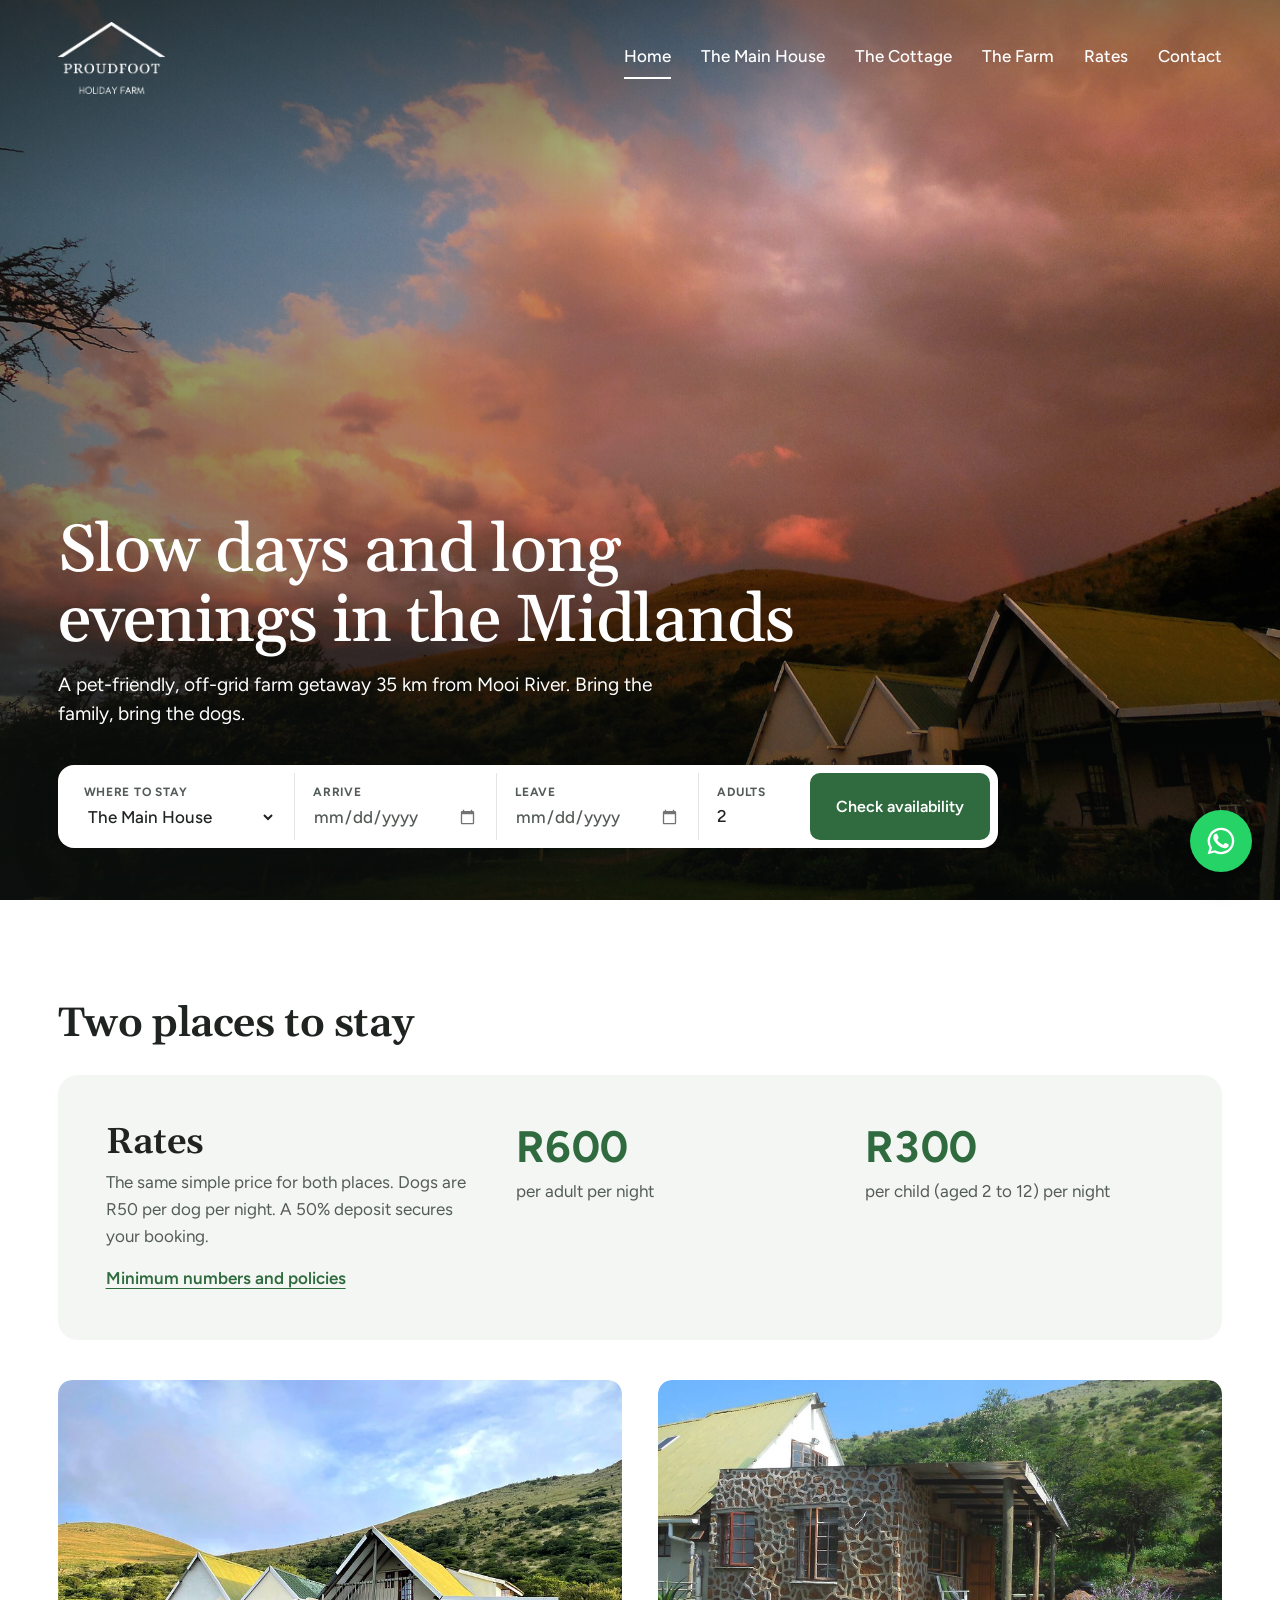
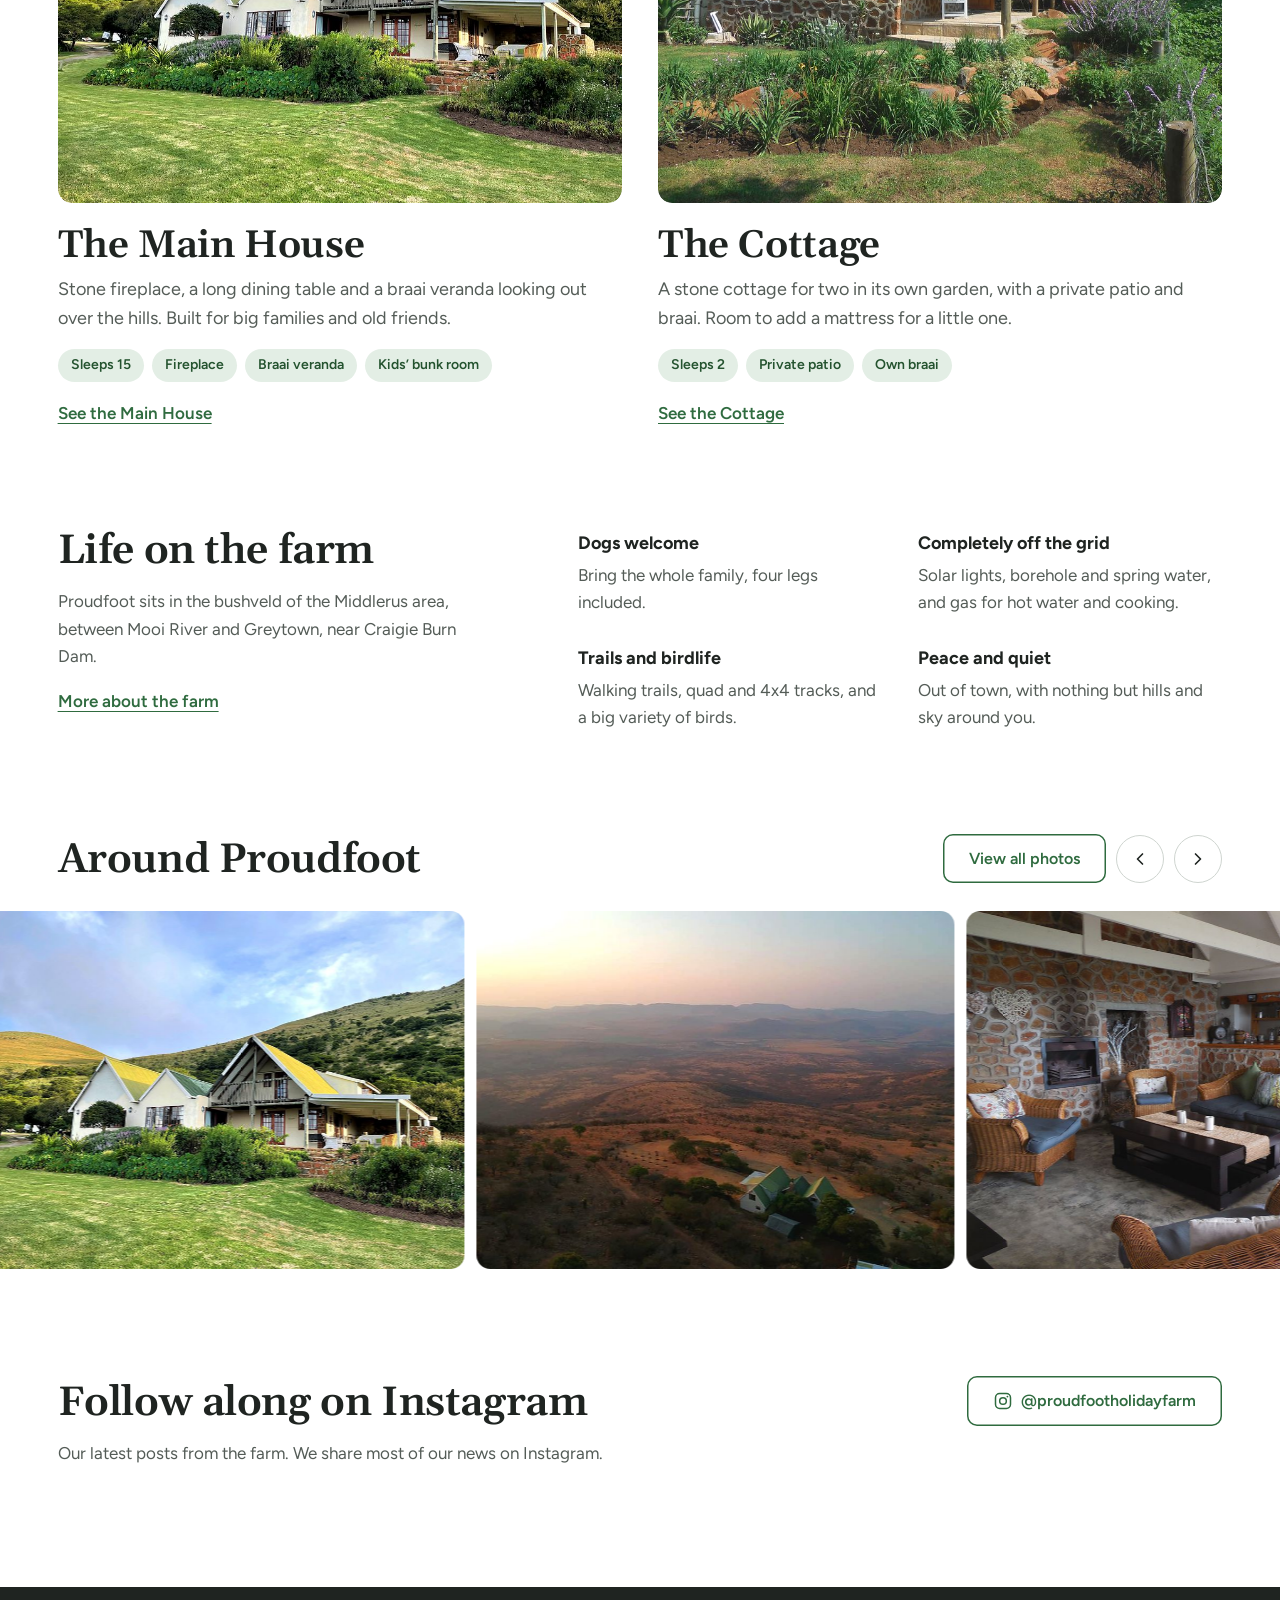
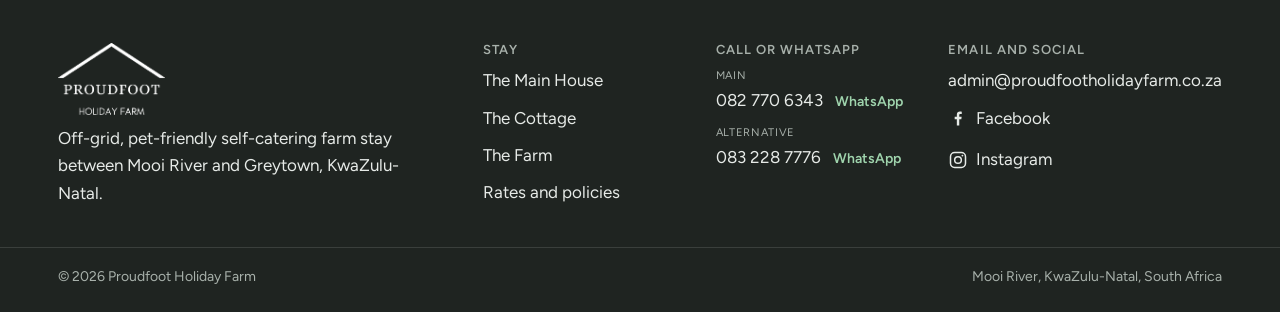
==== commit 026fd05f: "Add cost estimate to enquiry forms; label children as aged 2 to 12 The enquiry form on the Main Hous" ====
--- a/index.html
+++ b/index.html
@@ -42,7 +42,7 @@
   <div class="panel rates-band">
     <div><h3 class="rates-title">Rates</h3><p>The same simple price for both places. Dogs are R50 per dog per night. A 50% deposit secures your booking.</p><p style="margin-top:14px"><a class="link" href="rates.html">Minimum numbers and policies</a></p></div>
     <div><div class="num">R600</div><p>per adult per night</p></div>
-    <div><div class="num">R300</div><p>per child (2 to 12) per night</p></div>
+    <div><div class="num">R300</div><p>per child (aged 2 to 12) per night</p></div>
   </div>
   <div class="places">
     <article class="place"><a class="place-link" href="main-house.html" tabindex="-1" aria-hidden="true"><img class="place-img" src="assets/img/main-house/exterior.jpg" srcset="assets/img/main-house/exterior-sm.jpg 720w, assets/img/main-house/exterior.jpg 1800w" sizes="(max-width: 860px) 100vw, 50vw" alt="" loading="lazy"></a>
--- a/assets/css/site.css
+++ b/assets/css/site.css
@@ -139,7 +139,7 @@
 .social{display:inline-flex;align-items:center;gap:8px}
 .socials{display:flex;flex-wrap:wrap;gap:8px 22px}
 .contact-list .social{font-size:18px}
-.site-footer .tag{display:inline-block;min-width:88px;font-size:11px;letter-spacing:.06em;text-transform:uppercase;color:#a8b1ab}
+.site-footer .tag{display:block;margin-bottom:2px;font-size:11px;letter-spacing:.06em;text-transform:uppercase;color:#a8b1ab}
 
 .panel{background:var(--wash);border-radius:20px;padding:48px}
 .rates-band{display:grid;grid-template-columns:1.2fr 1fr 1fr;gap:clamp(24px,4vw,40px);align-items:start}
@@ -218,6 +218,16 @@
 .hp{position:absolute;left:-9999px}
 .form-note{grid-column:1/-1;font-size:15px;padding:12px 14px;border-radius:10px;background:var(--wash)}
 .form-note:empty{display:none}
+.estimate{background:var(--green-l);border-radius:14px;padding:18px 20px;color:var(--ink)}
+.est-empty{color:var(--green-d);font-size:15px}
+.est-head{display:flex;justify-content:space-between;align-items:baseline;gap:12px;padding-bottom:10px;margin-bottom:8px;border-bottom:1px solid rgba(47,107,63,.2)}
+.est-head span{font-weight:600}
+.est-head strong{font-size:30px;font-weight:700;color:var(--green-d);font-variant-numeric:tabular-nums}
+.est-row{display:flex;justify-content:space-between;gap:12px;font-size:15px;padding:4px 0;font-variant-numeric:tabular-nums}
+.est-row span:last-child{font-weight:600;white-space:nowrap}
+.est-deposit{margin-top:6px;padding-top:10px;border-top:1px solid rgba(47,107,63,.2);font-weight:600}
+.est-warn{margin-top:10px;font-size:14px;color:var(--error)}
+.est-note{margin-top:10px;font-size:13px;color:var(--muted)}
 .form-note.error{background:#f8e9e5;color:var(--error)}
 .form-note.ok{background:var(--green-l);color:var(--green-d)}
 
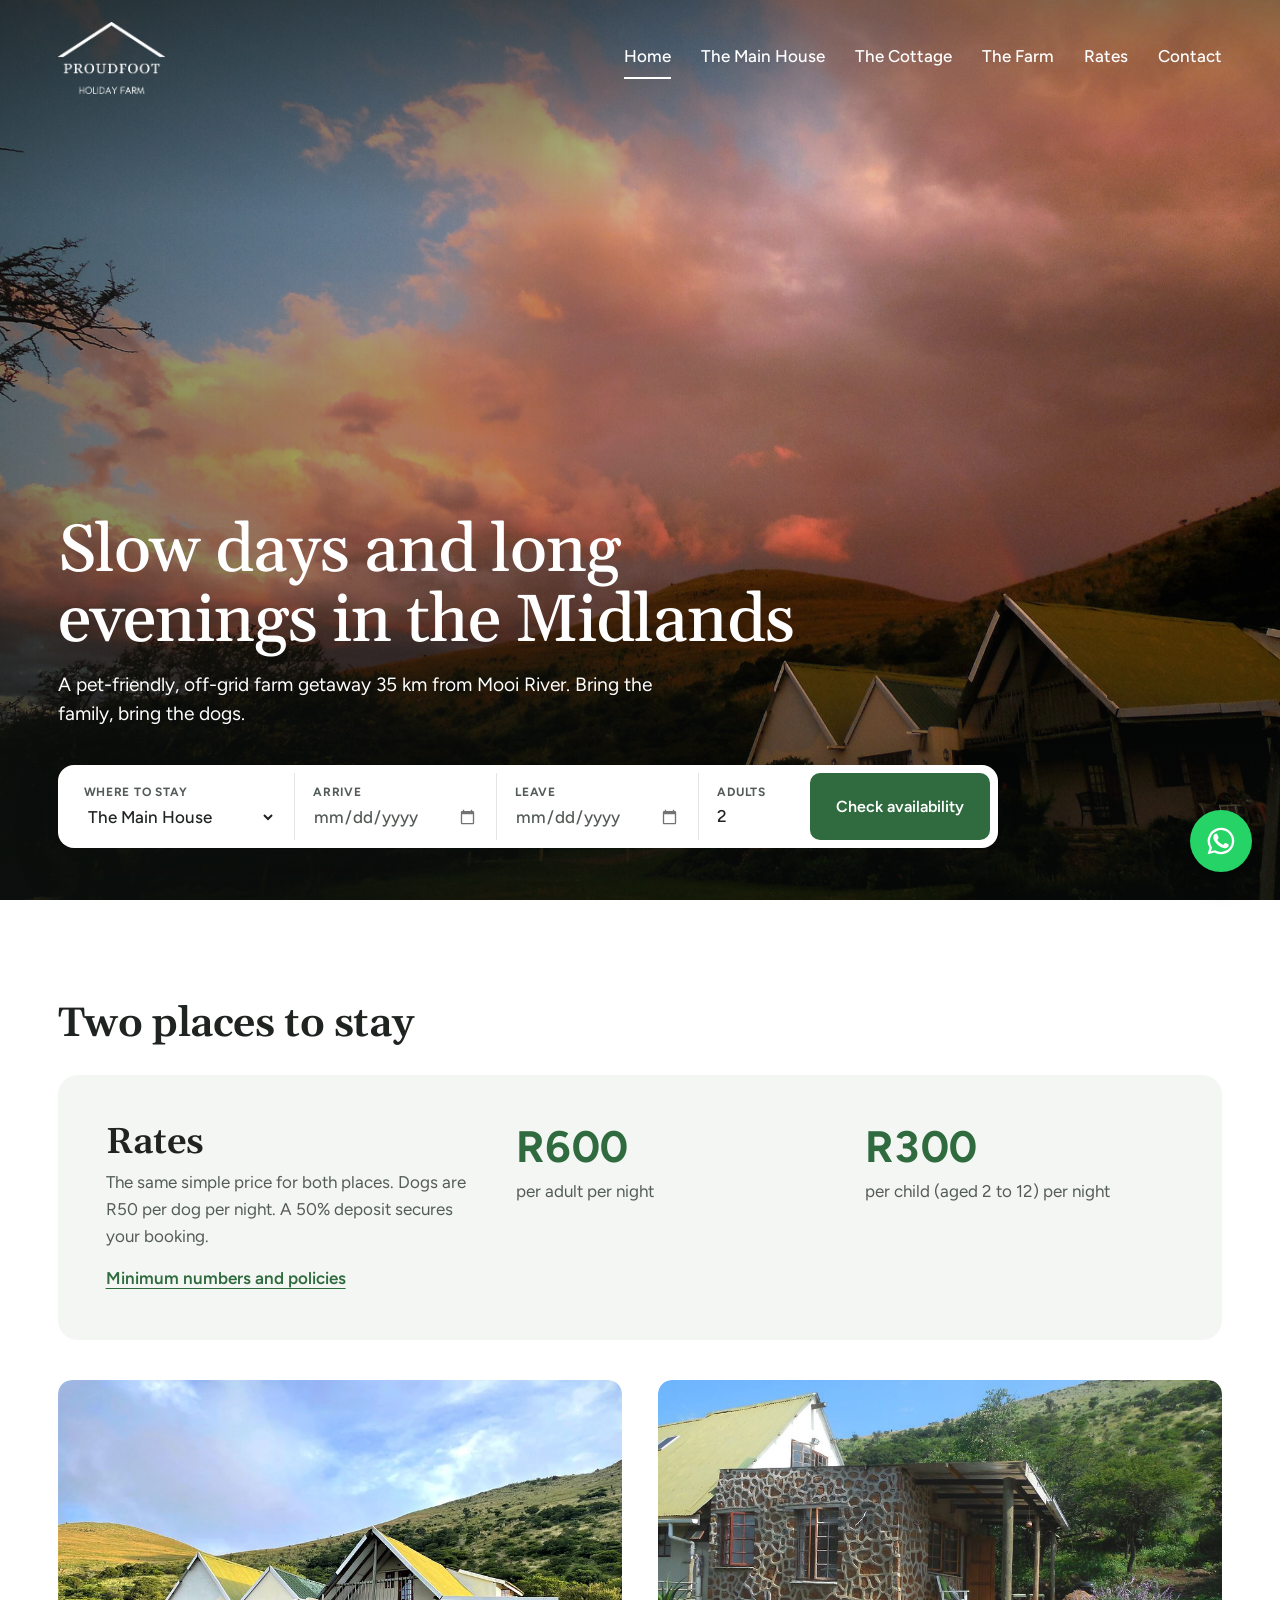
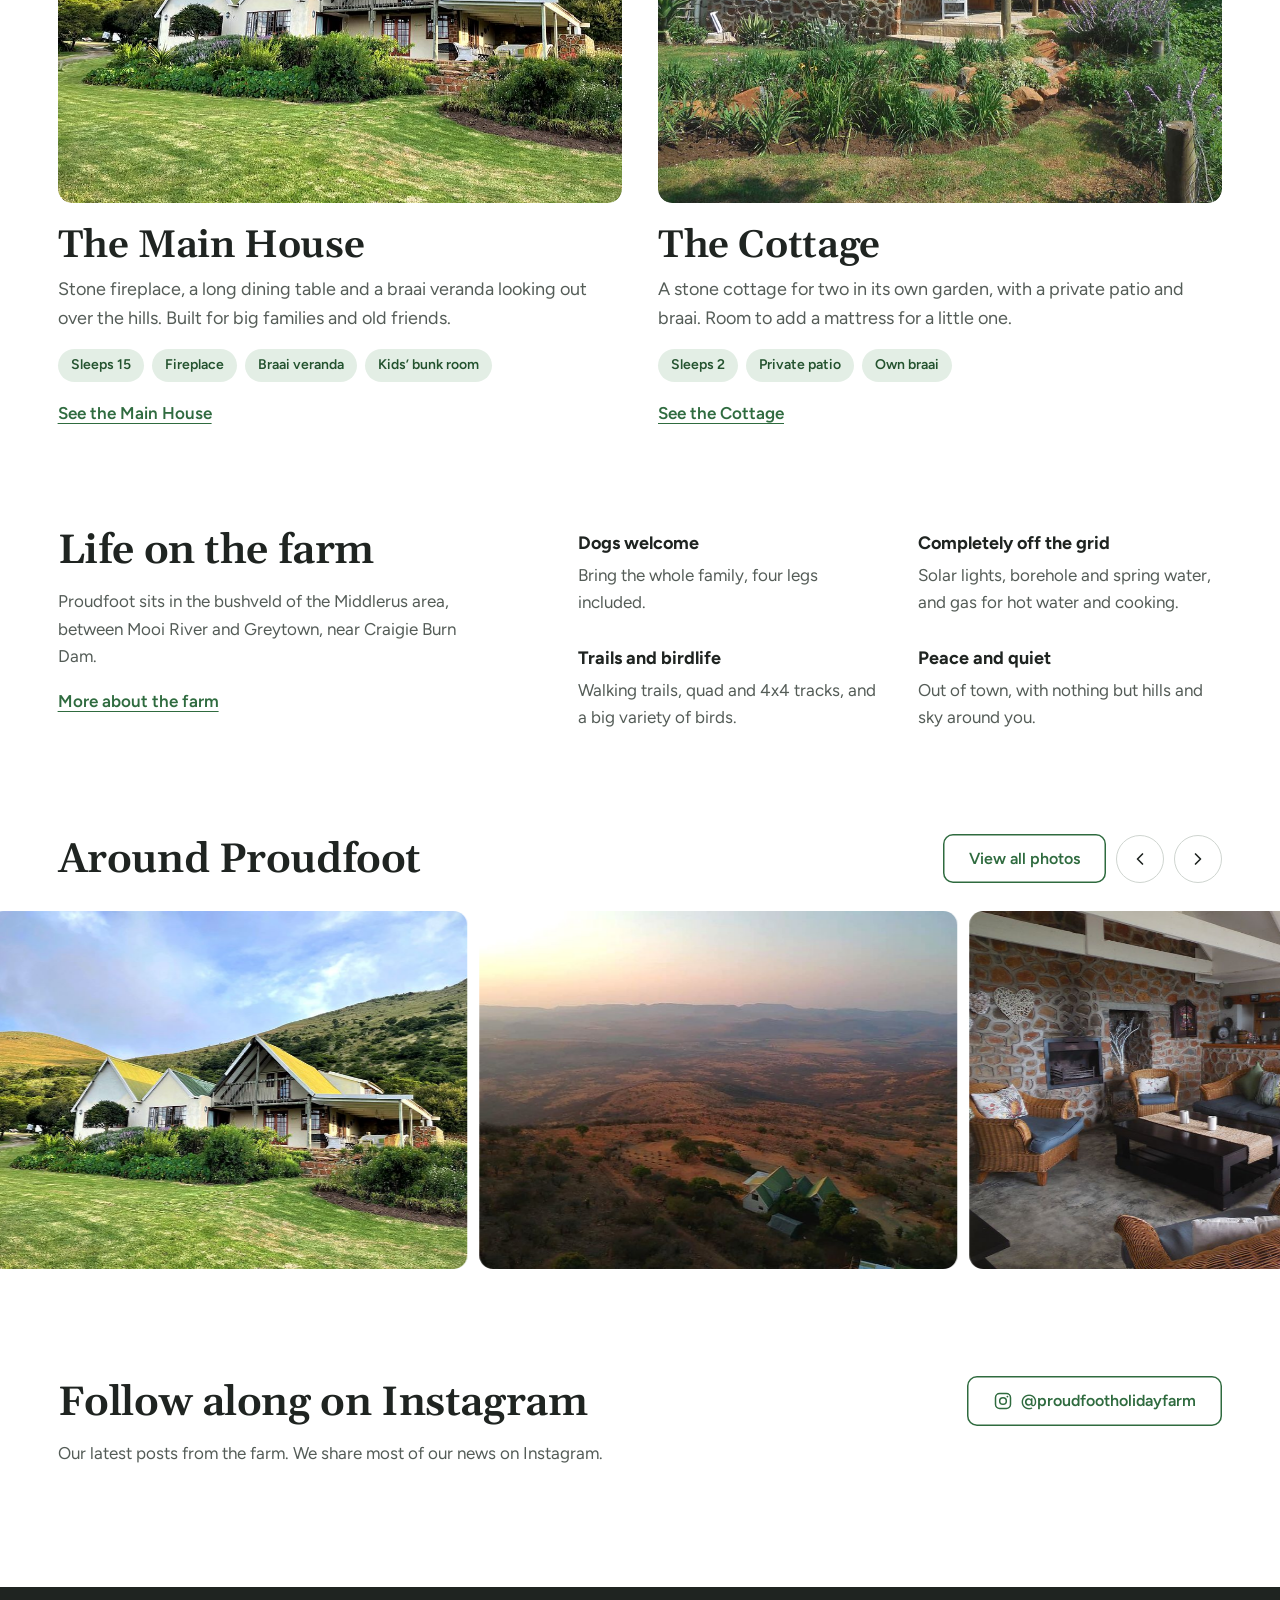
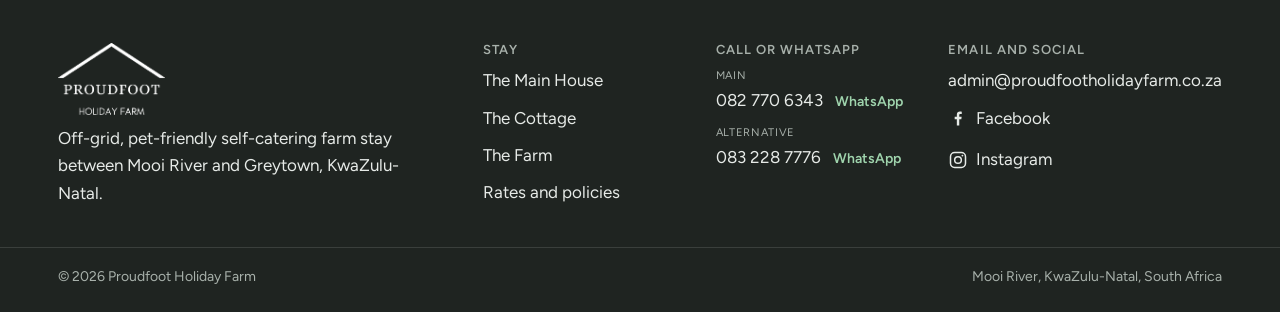
==== commit 5aab9fb2: "Guest limits on enquiries: normal, by arrangement, and blocked Main House sleeps 15 (16-17 by arrang" ====
--- a/index.html
+++ b/index.html
@@ -32,7 +32,7 @@
     <label class="field"><span class="field-label">Where to stay</span><select name="place"><option value="main-house">The Main House</option><option value="cottage">The Cottage</option></select></label>
     <label class="field"><span class="field-label">Arrive</span><input type="date" name="arrive"></label>
     <label class="field"><span class="field-label">Leave</span><input type="date" name="leave"></label>
-    <label class="field"><span class="field-label">Adults</span><input type="number" name="adults" min="1" max="15" value="2" inputmode="numeric"></label>
+    <label class="field"><span class="field-label">Adults</span><input type="number" name="adults" min="1" max="17" value="2" inputmode="numeric"></label>
     <button class="btn" type="submit">Check availability</button>
   </form></div>
 </section>
--- a/assets/css/site.css
+++ b/assets/css/site.css
@@ -227,6 +227,9 @@
 .est-row span:last-child{font-weight:600;white-space:nowrap}
 .est-deposit{margin-top:6px;padding-top:10px;border-top:1px solid rgba(47,107,63,.2);font-weight:600}
 .est-warn{margin-top:10px;font-size:14px;color:var(--error)}
+.est-over{background:#fff4d6;color:#6b4a00;border-radius:10px;padding:10px 12px;margin-bottom:12px;font-size:14px;line-height:1.5}
+.estimate.is-blocked{background:#f8e9e5;color:var(--error)}
+.est-block-title{font-weight:700;font-size:18px;margin-bottom:4px}
 .est-note{margin-top:10px;font-size:13px;color:var(--muted)}
 .form-note.error{background:#f8e9e5;color:var(--error)}
 .form-note.ok{background:var(--green-l);color:var(--green-d)}
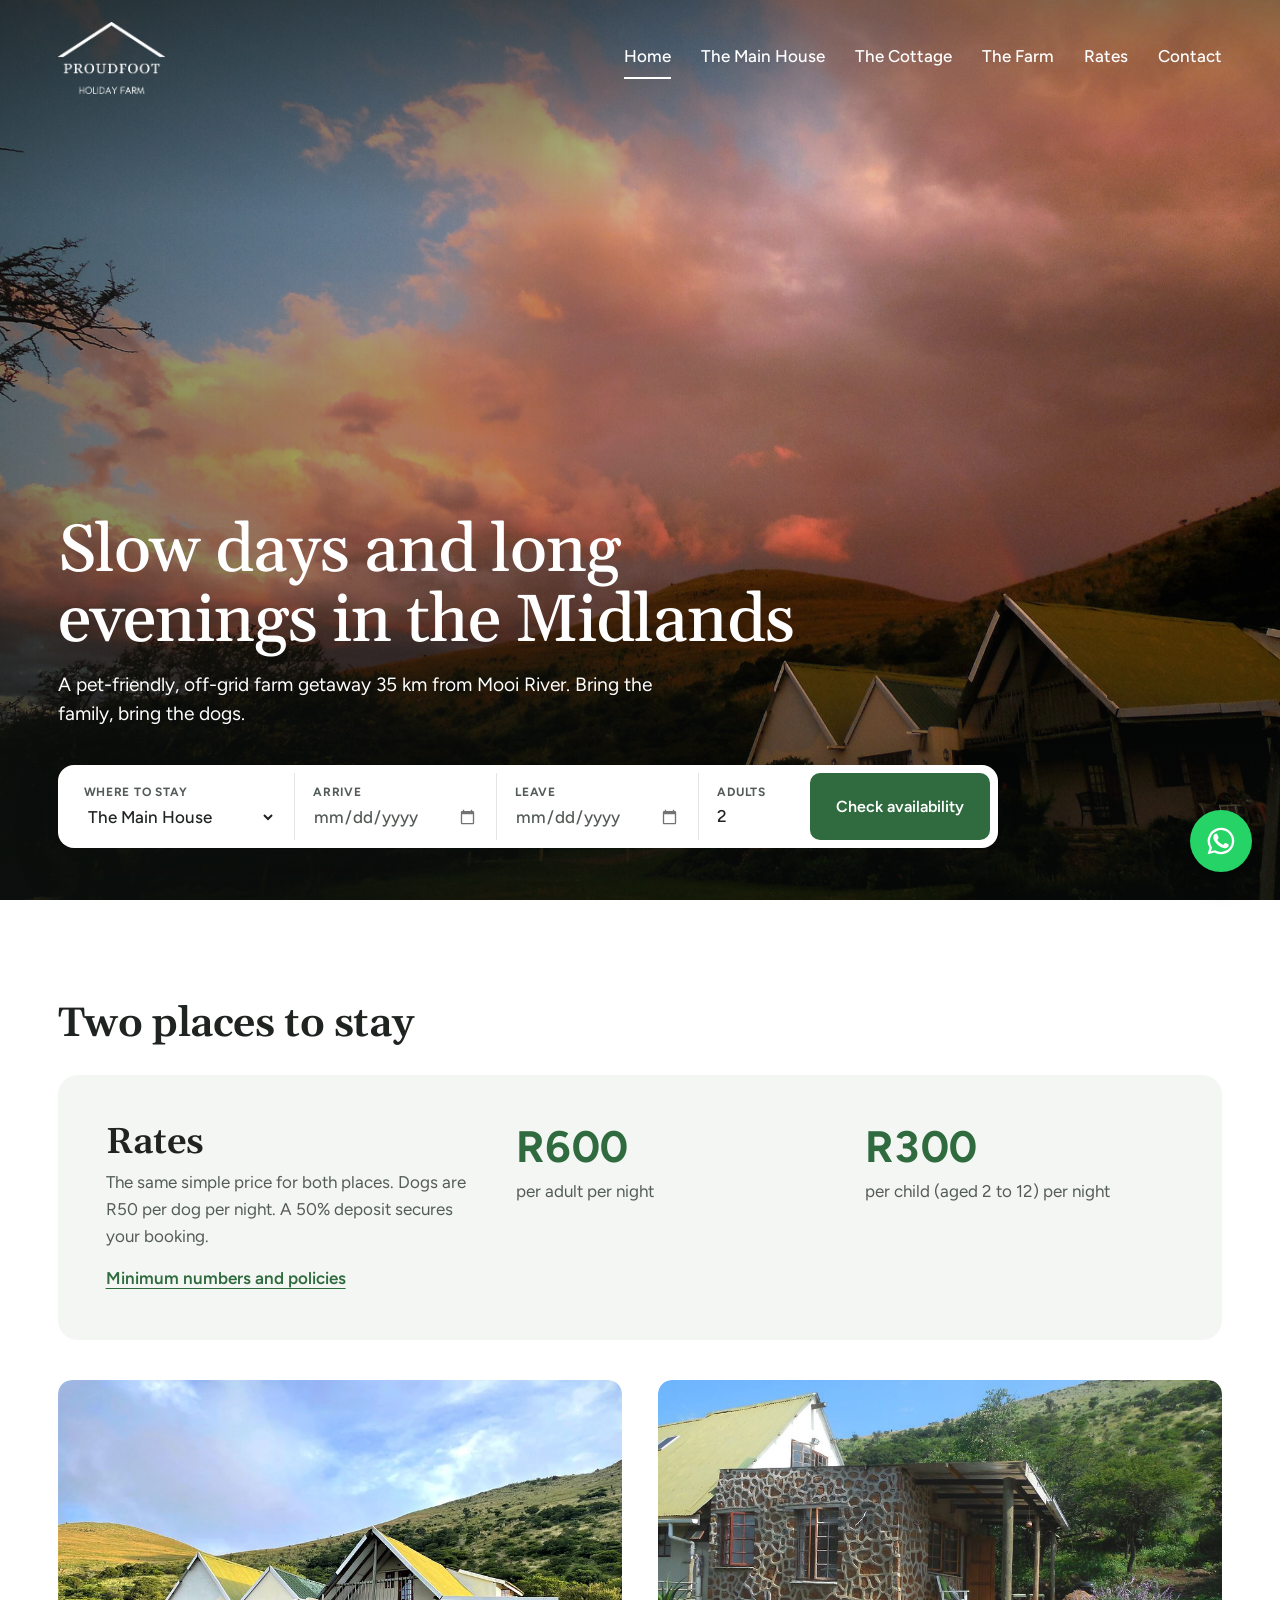
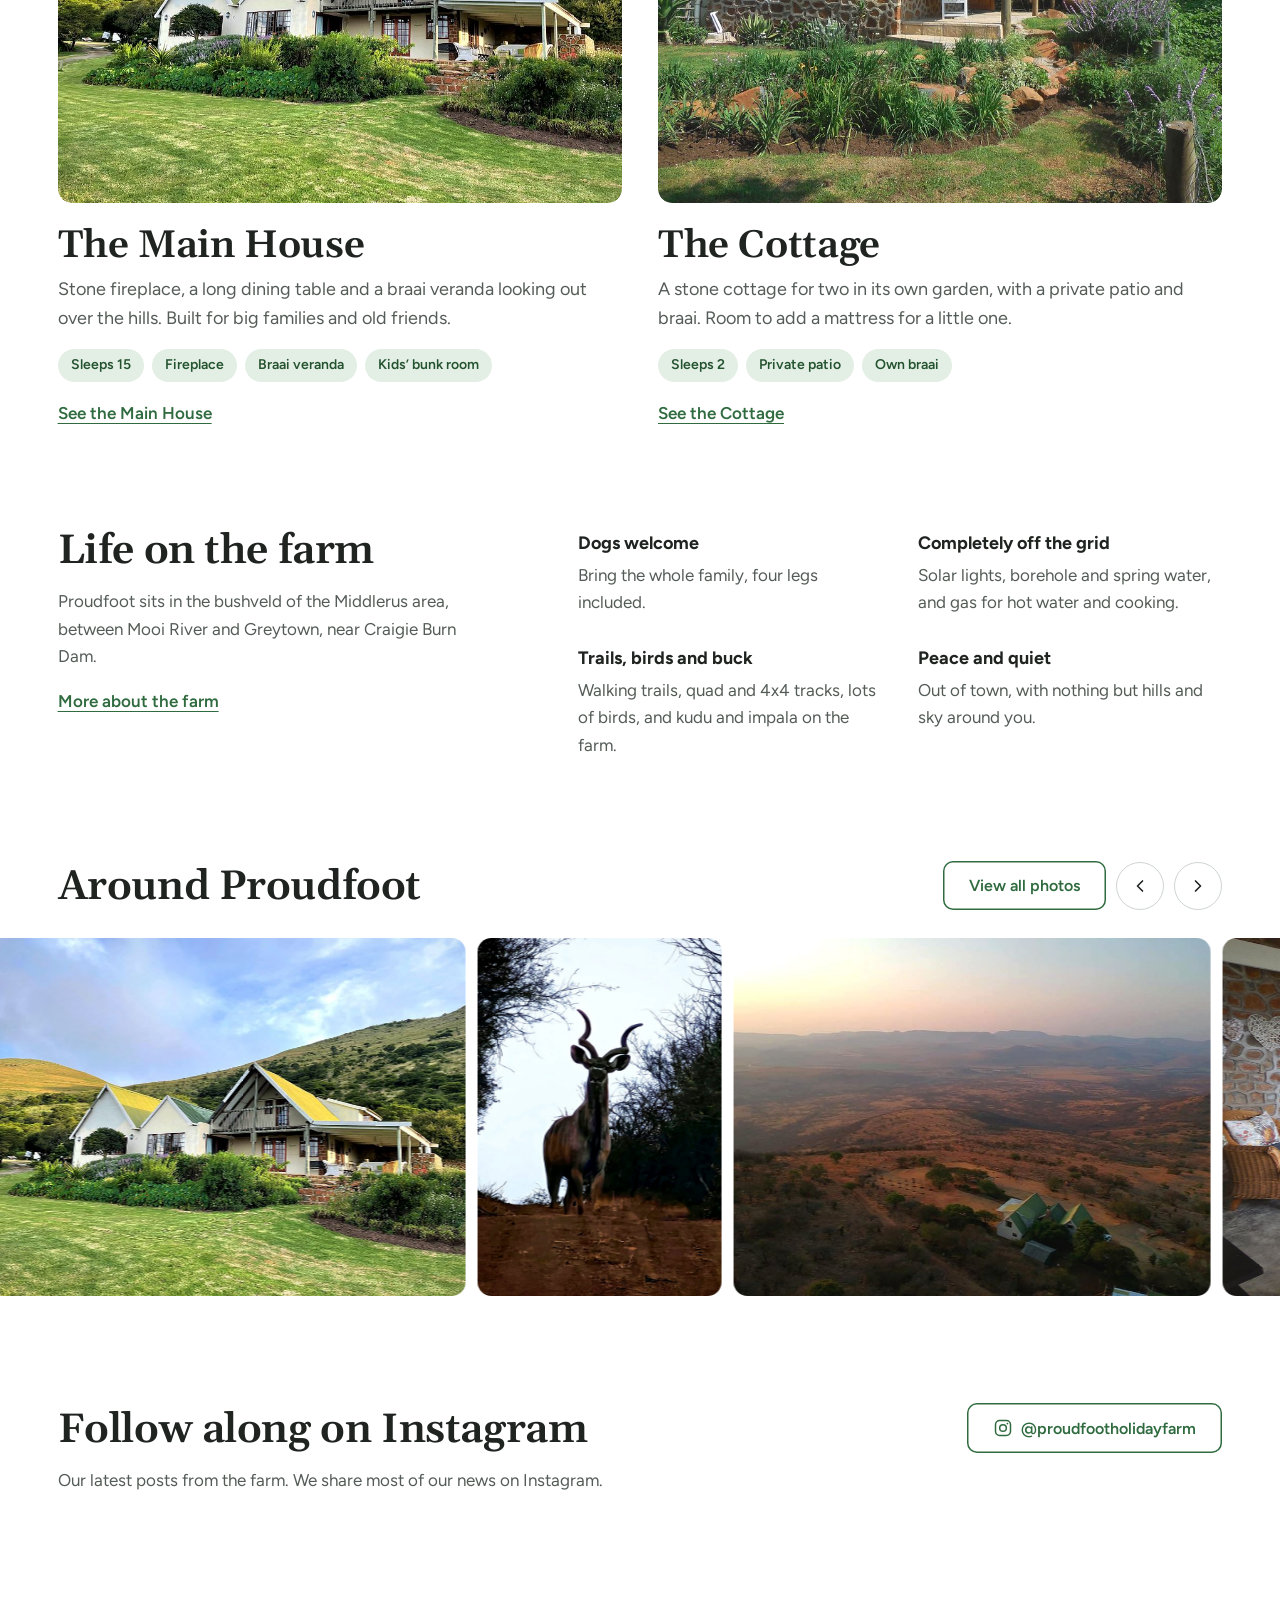
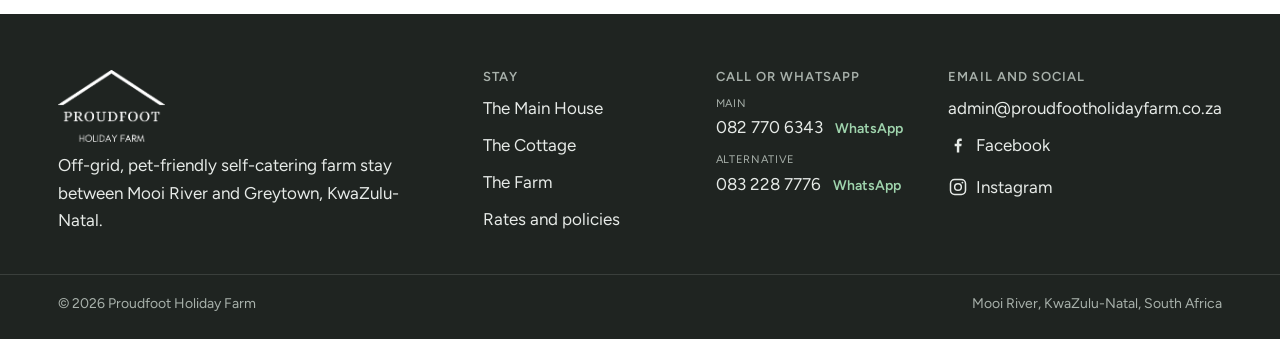
==== commit 2155a902: "Add buck photos and wildlife videos to the farm gallery Co-Authored-By: Claude Opus 5.5 <noreply@ant" ====
--- a/index.html
+++ b/index.html
@@ -60,7 +60,7 @@
   <ul class="perks">
     <li><b>Dogs welcome</b><span>Bring the whole family, four legs included.</span></li>
     <li><b>Completely off the grid</b><span>Solar lights, borehole and spring water, and gas for hot water and cooking.</span></li>
-    <li><b>Trails and birdlife</b><span>Walking trails, quad and 4x4 tracks, and a big variety of birds.</span></li>
+    <li><b>Trails, birds and buck</b><span>Walking trails, quad and 4x4 tracks, lots of birds, and kudu and impala on the farm.</span></li>
     <li><b>Peace and quiet</b><span>Out of town, with nothing but hills and sky around you.</span></li>
   </ul>
 </section>
@@ -68,7 +68,7 @@
   <div class="wrap section-head"><h2 id="reel-h">Around Proudfoot</h2>
     <div class="reel-controls"><button class="btn btn-ghost" type="button" data-open-all>View all photos</button>
       <button class="round reel-prev" type="button" aria-label="Previous photos"><svg width="20" height="20" viewBox="0 0 24 24" fill="none" stroke="currentColor" stroke-width="2" stroke-linecap="round" stroke-linejoin="round" aria-hidden="true"><path d="m15 18-6-6 6-6"/></svg></button><button class="round reel-next" type="button" aria-label="Next photos"><svg width="20" height="20" viewBox="0 0 24 24" fill="none" stroke="currentColor" stroke-width="2" stroke-linecap="round" stroke-linejoin="round" aria-hidden="true"><path d="m9 18 6-6-6-6"/></svg></button></div></div>
-  <div class="reel" data-reel><div class="reel-track" data-gallery><button type="button" class="reel-item" data-full="assets/img/main-house/exterior.jpg" data-i="0" aria-label="Open photo: The Main House on a summer afternoon"><img src="assets/img/main-house/exterior-sm.jpg" width="900" height="675" alt="The Main House on a summer afternoon" loading="lazy"></button><button type="button" class="reel-item" data-full="assets/img/farm/aerial.jpg" data-i="1" aria-label="Open photo: The farm from the air"><img src="assets/img/farm/aerial-sm.jpg" width="900" height="675" alt="The farm from the air" loading="lazy"></button><button type="button" class="reel-item" data-full="assets/img/main-house/lounge.jpg" data-i="2" aria-label="Open photo: Main House lounge with stone fireplace"><img src="assets/img/main-house/lounge-sm.jpg" width="900" height="675" alt="Main House lounge with stone fireplace" loading="lazy"></button><button type="button" class="reel-item" data-full="assets/img/farm/aloes.jpg" data-i="3" aria-label="Open photo: Aloes in flower at sunset"><img src="assets/img/farm/aloes-sm.jpg" width="675" height="900" alt="Aloes in flower at sunset" loading="lazy"></button><button type="button" class="reel-item" data-full="assets/img/cottage/garden.jpg" data-i="4" aria-label="Open photo: The Cottage in its garden"><img src="assets/img/cottage/garden-sm.jpg" width="900" height="675" alt="The Cottage in its garden" loading="lazy"></button><button type="button" class="reel-item" data-full="assets/img/main-house/braai-veranda.jpg" data-i="5" aria-label="Open photo: Braai veranda at the Main House"><img src="assets/img/main-house/braai-veranda-sm.jpg" width="900" height="675" alt="Braai veranda at the Main House" loading="lazy"></button><button type="button" class="reel-item" data-full="assets/img/main-house/dining.jpg" data-i="6" aria-label="Open photo: Main House dining room"><img src="assets/img/main-house/dining-sm.jpg" width="900" height="675" alt="Main House dining room" loading="lazy"></button><button type="button" class="reel-item" data-full="assets/img/farm/view.jpg" data-i="7" aria-label="Open photo: View over the Midlands hills"><img src="assets/img/farm/view-sm.jpg" width="900" height="675" alt="View over the Midlands hills" loading="lazy"></button><button type="button" class="reel-item" data-full="assets/img/cottage/patio.jpg" data-i="8" aria-label="Open photo: The Cottage patio"><img src="assets/img/cottage/patio-sm.jpg" width="900" height="675" alt="The Cottage patio" loading="lazy"></button><button type="button" class="reel-item" data-full="assets/img/main-house/kitchen.jpg" data-i="9" aria-label="Open photo: Main House kitchen"><img src="assets/img/main-house/kitchen-sm.jpg" width="900" height="675" alt="Main House kitchen" loading="lazy"></button><button type="button" class="reel-item" data-full="assets/img/farm/sunset.jpg" data-i="10" aria-label="Open photo: Sunset over the bush"><img src="assets/img/farm/sunset-sm.jpg" width="675" height="900" alt="Sunset over the bush" loading="lazy"></button><button type="button" class="reel-item" data-full="assets/img/cottage/bedroom.jpg" data-i="11" aria-label="Open photo: Cottage double bedroom"><img src="assets/img/cottage/bedroom-sm.jpg" width="900" height="675" alt="Cottage double bedroom" loading="lazy"></button><button type="button" class="reel-item" data-full="assets/img/main-house/main-bedroom.jpg" data-i="12" aria-label="Open photo: Main en-suite bedroom"><img src="assets/img/main-house/main-bedroom-sm.jpg" width="900" height="675" alt="Main en-suite bedroom" loading="lazy"></button><button type="button" class="reel-item" data-full="assets/img/farm/play-area.jpg" data-i="13" aria-label="Open photo: Play area with swings"><img src="assets/img/farm/play-area-sm.jpg" width="900" height="675" alt="Play area with swings" loading="lazy"></button><button type="button" class="reel-item" data-full="assets/img/main-house/evening.jpg" data-i="14" aria-label="Open photo: The Main House at dusk"><img src="assets/img/main-house/evening-sm.jpg" width="900" height="675" alt="The Main House at dusk" loading="lazy"></button><button type="button" class="reel-item" data-full="assets/img/farm/driveway.jpg" data-i="15" aria-label="Open photo: The farm road at golden hour"><img src="assets/img/farm/driveway-sm.jpg" width="675" height="900" alt="The farm road at golden hour" loading="lazy"></button></div></div>
+  <div class="reel" data-reel><div class="reel-track" data-gallery><button type="button" class="reel-item" data-full="assets/img/main-house/exterior.jpg" data-i="0" aria-label="Open photo: The Main House on a summer afternoon"><img src="assets/img/main-house/exterior-sm.jpg" width="900" height="675" alt="The Main House on a summer afternoon" loading="lazy"></button><button type="button" class="reel-item" data-full="assets/img/wildlife/kudu.jpg" data-i="1" aria-label="Open photo: Kudu bull on the farm road"><img src="assets/img/wildlife/kudu-sm.jpg" width="612" height="900" alt="Kudu bull on the farm road" loading="lazy"></button><button type="button" class="reel-item" data-full="assets/img/farm/aerial.jpg" data-i="2" aria-label="Open photo: The farm from the air"><img src="assets/img/farm/aerial-sm.jpg" width="900" height="675" alt="The farm from the air" loading="lazy"></button><button type="button" class="reel-item" data-full="assets/img/main-house/lounge.jpg" data-i="3" aria-label="Open photo: Main House lounge with stone fireplace"><img src="assets/img/main-house/lounge-sm.jpg" width="900" height="675" alt="Main House lounge with stone fireplace" loading="lazy"></button><button type="button" class="reel-item" data-full="assets/img/farm/aloes.jpg" data-i="4" aria-label="Open photo: Aloes in flower at sunset"><img src="assets/img/farm/aloes-sm.jpg" width="675" height="900" alt="Aloes in flower at sunset" loading="lazy"></button><button type="button" class="reel-item" data-full="assets/img/cottage/garden.jpg" data-i="5" aria-label="Open photo: The Cottage in its garden"><img src="assets/img/cottage/garden-sm.jpg" width="900" height="675" alt="The Cottage in its garden" loading="lazy"></button><button type="button" class="reel-item" data-full="assets/img/main-house/braai-veranda.jpg" data-i="6" aria-label="Open photo: Braai veranda at the Main House"><img src="assets/img/main-house/braai-veranda-sm.jpg" width="900" height="675" alt="Braai veranda at the Main House" loading="lazy"></button><button type="button" class="reel-item" data-full="assets/img/main-house/dining.jpg" data-i="7" aria-label="Open photo: Main House dining room"><img src="assets/img/main-house/dining-sm.jpg" width="900" height="675" alt="Main House dining room" loading="lazy"></button><button type="button" class="reel-item" data-full="assets/img/farm/view.jpg" data-i="8" aria-label="Open photo: View over the Midlands hills"><img src="assets/img/farm/view-sm.jpg" width="900" height="675" alt="View over the Midlands hills" loading="lazy"></button><button type="button" class="reel-item" data-full="assets/img/cottage/patio.jpg" data-i="9" aria-label="Open photo: The Cottage patio"><img src="assets/img/cottage/patio-sm.jpg" width="900" height="675" alt="The Cottage patio" loading="lazy"></button><button type="button" class="reel-item" data-full="assets/img/main-house/kitchen.jpg" data-i="10" aria-label="Open photo: Main House kitchen"><img src="assets/img/main-house/kitchen-sm.jpg" width="900" height="675" alt="Main House kitchen" loading="lazy"></button><button type="button" class="reel-item" data-full="assets/img/farm/sunset.jpg" data-i="11" aria-label="Open photo: Sunset over the bush"><img src="assets/img/farm/sunset-sm.jpg" width="675" height="900" alt="Sunset over the bush" loading="lazy"></button><button type="button" class="reel-item" data-full="assets/img/wildlife/buck-mist.jpg" data-i="12" aria-label="Open photo: Buck on the farm road in the morning mist"><img src="assets/img/wildlife/buck-mist-sm.jpg" width="675" height="900" alt="Buck on the farm road in the morning mist" loading="lazy"></button><button type="button" class="reel-item" data-full="assets/img/cottage/bedroom.jpg" data-i="13" aria-label="Open photo: Cottage double bedroom"><img src="assets/img/cottage/bedroom-sm.jpg" width="900" height="675" alt="Cottage double bedroom" loading="lazy"></button><button type="button" class="reel-item" data-full="assets/img/main-house/main-bedroom.jpg" data-i="14" aria-label="Open photo: Main en-suite bedroom"><img src="assets/img/main-house/main-bedroom-sm.jpg" width="900" height="675" alt="Main en-suite bedroom" loading="lazy"></button><button type="button" class="reel-item" data-full="assets/img/farm/play-area.jpg" data-i="15" aria-label="Open photo: Play area with swings"><img src="assets/img/farm/play-area-sm.jpg" width="900" height="675" alt="Play area with swings" loading="lazy"></button><button type="button" class="reel-item" data-full="assets/img/main-house/evening.jpg" data-i="16" aria-label="Open photo: The Main House at dusk"><img src="assets/img/main-house/evening-sm.jpg" width="900" height="675" alt="The Main House at dusk" loading="lazy"></button><button type="button" class="reel-item" data-full="assets/img/farm/driveway.jpg" data-i="17" aria-label="Open photo: The farm road at golden hour"><img src="assets/img/farm/driveway-sm.jpg" width="675" height="900" alt="The farm road at golden hour" loading="lazy"></button></div></div>
 </section>
 <section class="section wrap insta" aria-labelledby="ig-h">
   <div class="section-head"><h2 id="ig-h">Follow along on Instagram</h2><a class="btn btn-ghost" href="https://www.instagram.com/proudfootholidayfarm/" target="_blank" rel="noopener"><svg width="20" height="20" viewBox="0 0 24 24" fill="none" stroke="currentColor" stroke-width="1.8" aria-hidden="true"><rect x="3" y="3" width="18" height="18" rx="5"/><circle cx="12" cy="12" r="4"/><circle cx="17.3" cy="6.7" r="1.1" fill="currentColor" stroke="none"/></svg>@proudfootholidayfarm</a></div>
@@ -78,7 +78,7 @@
 </main>
 <dialog class="all-photos" aria-labelledby="all-h"><div class="all-inner">
   <div class="all-top"><h2 id="all-h">All photos</h2><button class="lb-btn all-close" type="button" aria-label="Close all photos"><svg width="22" height="22" viewBox="0 0 24 24" fill="none" stroke="currentColor" stroke-width="2" stroke-linecap="round" aria-hidden="true"><path d="M6 6l12 12M18 6 6 18"/></svg></button></div>
-  <div data-gallery><h3>The Main House</h3><div class="gallery"><button type="button" data-full="assets/img/main-house/exterior.jpg" aria-label="Open photo: The Main House from the garden"><img src="assets/img/main-house/exterior-sm.jpg" alt="The Main House from the garden" loading="lazy"></button><button type="button" data-full="assets/img/main-house/lounge.jpg" aria-label="Open photo: Lounge with stone fireplace"><img src="assets/img/main-house/lounge-sm.jpg" alt="Lounge with stone fireplace" loading="lazy"></button><button type="button" data-full="assets/img/main-house/dining.jpg" aria-label="Open photo: Dining room with chandelier"><img src="assets/img/main-house/dining-sm.jpg" alt="Dining room with chandelier" loading="lazy"></button><button type="button" data-full="assets/img/main-house/kitchen.jpg" aria-label="Open photo: Kitchen and breakfast bar"><img src="assets/img/main-house/kitchen-sm.jpg" alt="Kitchen and breakfast bar" loading="lazy"></button><button type="button" data-full="assets/img/main-house/veranda.jpg" aria-label="Open photo: Covered veranda and garden steps"><img src="assets/img/main-house/veranda-sm.jpg" alt="Covered veranda and garden steps" loading="lazy"></button><button type="button" data-full="assets/img/main-house/braai.jpg" aria-label="Open photo: Outdoor braai and entertainment area"><img src="assets/img/main-house/braai-sm.jpg" alt="Outdoor braai and entertainment area" loading="lazy"></button><button type="button" data-full="assets/img/main-house/braai-veranda.jpg" aria-label="Open photo: Veranda seating and bar counter"><img src="assets/img/main-house/braai-veranda-sm.jpg" alt="Veranda seating and bar counter" loading="lazy"></button><button type="button" data-full="assets/img/main-house/main-bedroom.jpg" aria-label="Open photo: Main en-suite bedroom"><img src="assets/img/main-house/main-bedroom-sm.jpg" alt="Main en-suite bedroom" loading="lazy"></button><button type="button" data-full="assets/img/main-house/main-bedroom-view.jpg" aria-label="Open photo: Main bedroom looking out to the garden"><img src="assets/img/main-house/main-bedroom-view-sm.jpg" alt="Main bedroom looking out to the garden" loading="lazy"></button><button type="button" data-full="assets/img/main-house/upstairs-double.jpg" aria-label="Open photo: Upstairs double bedroom"><img src="assets/img/main-house/upstairs-double-sm.jpg" alt="Upstairs double bedroom" loading="lazy"></button><button type="button" data-full="assets/img/main-house/upstairs-double-2.jpg" aria-label="Open photo: Second upstairs double bedroom"><img src="assets/img/main-house/upstairs-double-2-sm.jpg" alt="Second upstairs double bedroom" loading="lazy"></button><button type="button" data-full="assets/img/main-house/kids-room.jpg" aria-label="Open photo: Kids&rsquo; bunk room"><img src="assets/img/main-house/kids-room-sm.jpg" alt="Kids&rsquo; bunk room" loading="lazy"></button><button type="button" data-full="assets/img/main-house/kids-room-2.jpg" aria-label="Open photo: Kids&rsquo; room with single beds"><img src="assets/img/main-house/kids-room-2-sm.jpg" alt="Kids&rsquo; room with single beds" loading="lazy"></button><button type="button" data-full="assets/img/main-house/bathroom.jpg" aria-label="Open photo: Main bathroom with corner bath"><img src="assets/img/main-house/bathroom-sm.jpg" alt="Main bathroom with corner bath" loading="lazy"></button><button type="button" data-full="assets/img/main-house/bathroom-upstairs.jpg" aria-label="Open photo: Upstairs bathroom"><img src="assets/img/main-house/bathroom-upstairs-sm.jpg" alt="Upstairs bathroom" loading="lazy"></button><button type="button" data-full="assets/img/main-house/bathroom-downstairs.jpg" aria-label="Open photo: Downstairs bathroom"><img src="assets/img/main-house/bathroom-downstairs-sm.jpg" alt="Downstairs bathroom" loading="lazy"></button><button type="button" data-full="assets/img/main-house/dining-2.jpg" aria-label="Open photo: Second dining area"><img src="assets/img/main-house/dining-2-sm.jpg" alt="Second dining area" loading="lazy"></button><button type="button" data-full="assets/img/main-house/lounge-2.jpg" aria-label="Open photo: Open-plan lounge"><img src="assets/img/main-house/lounge-2-sm.jpg" alt="Open-plan lounge" loading="lazy"></button><button type="button" data-full="assets/img/main-house/view-upstairs.jpg" aria-label="Open photo: View over the valley from upstairs"><img src="assets/img/main-house/view-upstairs-sm.jpg" alt="View over the valley from upstairs" loading="lazy"></button><button type="button" data-full="assets/img/main-house/evening.jpg" aria-label="Open photo: The Main House at dusk with the lights on"><img src="assets/img/main-house/evening-sm.jpg" alt="The Main House at dusk with the lights on" loading="lazy"></button><button type="button" data-full="assets/img/main-house/windows.jpg" aria-label="Open photo: Morning light through the windows"><img src="assets/img/main-house/windows-sm.jpg" alt="Morning light through the windows" loading="lazy"></button><button type="button" data-full="assets/img/main-house/afternoon.jpg" aria-label="Open photo: The Main House under an evening sky"><img src="assets/img/main-house/afternoon-sm.jpg" alt="The Main House under an evening sky" loading="lazy"></button></div><h3>The Cottage</h3><div class="gallery"><button type="button" data-full="assets/img/cottage/exterior.jpg" aria-label="Open photo: The Cottage and its garden"><img src="assets/img/cottage/exterior-sm.jpg" alt="The Cottage and its garden" loading="lazy"></button><button type="button" data-full="assets/img/cottage/patio.jpg" aria-label="Open photo: Covered patio with seating"><img src="assets/img/cottage/patio-sm.jpg" alt="Covered patio with seating" loading="lazy"></button><button type="button" data-full="assets/img/cottage/bedroom.jpg" aria-label="Open photo: Double bedroom"><img src="assets/img/cottage/bedroom-sm.jpg" alt="Double bedroom" loading="lazy"></button><button type="button" data-full="assets/img/cottage/lounge.jpg" aria-label="Open photo: Lounge"><img src="assets/img/cottage/lounge-sm.jpg" alt="Lounge" loading="lazy"></button><button type="button" data-full="assets/img/cottage/living.jpg" aria-label="Open photo: Lounge looking towards the front door"><img src="assets/img/cottage/living-sm.jpg" alt="Lounge looking towards the front door" loading="lazy"></button><button type="button" data-full="assets/img/cottage/braai.jpg" aria-label="Open photo: Braai area on the patio"><img src="assets/img/cottage/braai-sm.jpg" alt="Braai area on the patio" loading="lazy"></button><button type="button" data-full="assets/img/cottage/garden.jpg" aria-label="Open photo: The Cottage from the garden"><img src="assets/img/cottage/garden-sm.jpg" alt="The Cottage from the garden" loading="lazy"></button><button type="button" data-full="assets/img/cottage/side-view.jpg" aria-label="Open photo: Side view of the Cottage"><img src="assets/img/cottage/side-view-sm.jpg" alt="Side view of the Cottage" loading="lazy"></button><button type="button" data-full="assets/img/cottage/bedroom-2.jpg" aria-label="Open photo: Bedroom with bedside lamps"><img src="assets/img/cottage/bedroom-2-sm.jpg" alt="Bedroom with bedside lamps" loading="lazy"></button></div><h3>Around the farm</h3><div class="gallery"><button type="button" data-full="assets/img/farm/aerial.jpg" aria-label="Open photo: The farm from the air"><img src="assets/img/farm/aerial-sm.jpg" alt="The farm from the air" loading="lazy"></button><button type="button" data-full="assets/img/farm/view.jpg" aria-label="Open photo: View over the hills"><img src="assets/img/farm/view-sm.jpg" alt="View over the hills" loading="lazy"></button><button type="button" data-full="assets/img/farm/panorama.jpg" aria-label="Open photo: Panorama of the farm at sunrise"><img src="assets/img/farm/panorama-sm.jpg" alt="Panorama of the farm at sunrise" loading="lazy"></button><button type="button" data-full="assets/img/farm/aloes.jpg" aria-label="Open photo: Aloes in flower"><img src="assets/img/farm/aloes-sm.jpg" alt="Aloes in flower" loading="lazy"></button><button type="button" data-full="assets/img/farm/driveway.jpg" aria-label="Open photo: The farm road at golden hour"><img src="assets/img/farm/driveway-sm.jpg" alt="The farm road at golden hour" loading="lazy"></button><button type="button" data-full="assets/img/farm/play-area.jpg" aria-label="Open photo: Play area with swings"><img src="assets/img/farm/play-area-sm.jpg" alt="Play area with swings" loading="lazy"></button><button type="button" data-full="assets/img/farm/aerial-2.jpg" aria-label="Open photo: The valley from above"><img src="assets/img/farm/aerial-2-sm.jpg" alt="The valley from above" loading="lazy"></button><button type="button" data-full="assets/img/farm/sunset.jpg" aria-label="Open photo: Sunset over the bush"><img src="assets/img/farm/sunset-sm.jpg" alt="Sunset over the bush" loading="lazy"></button><button type="button" data-full="assets/img/main-house/day.jpg" aria-label="Open photo: The Main House in the valley"><img src="assets/img/main-house/day-sm.jpg" alt="The Main House in the valley" loading="lazy"></button></div></div>
+  <div data-gallery><h3>The Main House</h3><div class="gallery"><button type="button" data-full="assets/img/main-house/exterior.jpg" aria-label="Open photo: The Main House from the garden"><img src="assets/img/main-house/exterior-sm.jpg" alt="The Main House from the garden" loading="lazy"></button><button type="button" data-full="assets/img/main-house/lounge.jpg" aria-label="Open photo: Lounge with stone fireplace"><img src="assets/img/main-house/lounge-sm.jpg" alt="Lounge with stone fireplace" loading="lazy"></button><button type="button" data-full="assets/img/main-house/dining.jpg" aria-label="Open photo: Dining room with chandelier"><img src="assets/img/main-house/dining-sm.jpg" alt="Dining room with chandelier" loading="lazy"></button><button type="button" data-full="assets/img/main-house/kitchen.jpg" aria-label="Open photo: Kitchen and breakfast bar"><img src="assets/img/main-house/kitchen-sm.jpg" alt="Kitchen and breakfast bar" loading="lazy"></button><button type="button" data-full="assets/img/main-house/veranda.jpg" aria-label="Open photo: Covered veranda and garden steps"><img src="assets/img/main-house/veranda-sm.jpg" alt="Covered veranda and garden steps" loading="lazy"></button><button type="button" data-full="assets/img/main-house/braai.jpg" aria-label="Open photo: Outdoor braai and entertainment area"><img src="assets/img/main-house/braai-sm.jpg" alt="Outdoor braai and entertainment area" loading="lazy"></button><button type="button" data-full="assets/img/main-house/braai-veranda.jpg" aria-label="Open photo: Veranda seating and bar counter"><img src="assets/img/main-house/braai-veranda-sm.jpg" alt="Veranda seating and bar counter" loading="lazy"></button><button type="button" data-full="assets/img/main-house/main-bedroom.jpg" aria-label="Open photo: Main en-suite bedroom"><img src="assets/img/main-house/main-bedroom-sm.jpg" alt="Main en-suite bedroom" loading="lazy"></button><button type="button" data-full="assets/img/main-house/main-bedroom-view.jpg" aria-label="Open photo: Main bedroom looking out to the garden"><img src="assets/img/main-house/main-bedroom-view-sm.jpg" alt="Main bedroom looking out to the garden" loading="lazy"></button><button type="button" data-full="assets/img/main-house/upstairs-double.jpg" aria-label="Open photo: Upstairs double bedroom"><img src="assets/img/main-house/upstairs-double-sm.jpg" alt="Upstairs double bedroom" loading="lazy"></button><button type="button" data-full="assets/img/main-house/upstairs-double-2.jpg" aria-label="Open photo: Second upstairs double bedroom"><img src="assets/img/main-house/upstairs-double-2-sm.jpg" alt="Second upstairs double bedroom" loading="lazy"></button><button type="button" data-full="assets/img/main-house/kids-room.jpg" aria-label="Open photo: Kids&rsquo; bunk room"><img src="assets/img/main-house/kids-room-sm.jpg" alt="Kids&rsquo; bunk room" loading="lazy"></button><button type="button" data-full="assets/img/main-house/kids-room-2.jpg" aria-label="Open photo: Kids&rsquo; room with single beds"><img src="assets/img/main-house/kids-room-2-sm.jpg" alt="Kids&rsquo; room with single beds" loading="lazy"></button><button type="button" data-full="assets/img/main-house/bathroom.jpg" aria-label="Open photo: Main bathroom with corner bath"><img src="assets/img/main-house/bathroom-sm.jpg" alt="Main bathroom with corner bath" loading="lazy"></button><button type="button" data-full="assets/img/main-house/bathroom-upstairs.jpg" aria-label="Open photo: Upstairs bathroom"><img src="assets/img/main-house/bathroom-upstairs-sm.jpg" alt="Upstairs bathroom" loading="lazy"></button><button type="button" data-full="assets/img/main-house/bathroom-downstairs.jpg" aria-label="Open photo: Downstairs bathroom"><img src="assets/img/main-house/bathroom-downstairs-sm.jpg" alt="Downstairs bathroom" loading="lazy"></button><button type="button" data-full="assets/img/main-house/dining-2.jpg" aria-label="Open photo: Second dining area"><img src="assets/img/main-house/dining-2-sm.jpg" alt="Second dining area" loading="lazy"></button><button type="button" data-full="assets/img/main-house/lounge-2.jpg" aria-label="Open photo: Open-plan lounge"><img src="assets/img/main-house/lounge-2-sm.jpg" alt="Open-plan lounge" loading="lazy"></button><button type="button" data-full="assets/img/main-house/view-upstairs.jpg" aria-label="Open photo: View over the valley from upstairs"><img src="assets/img/main-house/view-upstairs-sm.jpg" alt="View over the valley from upstairs" loading="lazy"></button><button type="button" data-full="assets/img/main-house/evening.jpg" aria-label="Open photo: The Main House at dusk with the lights on"><img src="assets/img/main-house/evening-sm.jpg" alt="The Main House at dusk with the lights on" loading="lazy"></button><button type="button" data-full="assets/img/main-house/windows.jpg" aria-label="Open photo: Morning light through the windows"><img src="assets/img/main-house/windows-sm.jpg" alt="Morning light through the windows" loading="lazy"></button><button type="button" data-full="assets/img/main-house/afternoon.jpg" aria-label="Open photo: The Main House under an evening sky"><img src="assets/img/main-house/afternoon-sm.jpg" alt="The Main House under an evening sky" loading="lazy"></button></div><h3>The Cottage</h3><div class="gallery"><button type="button" data-full="assets/img/cottage/exterior.jpg" aria-label="Open photo: The Cottage and its garden"><img src="assets/img/cottage/exterior-sm.jpg" alt="The Cottage and its garden" loading="lazy"></button><button type="button" data-full="assets/img/cottage/patio.jpg" aria-label="Open photo: Covered patio with seating"><img src="assets/img/cottage/patio-sm.jpg" alt="Covered patio with seating" loading="lazy"></button><button type="button" data-full="assets/img/cottage/bedroom.jpg" aria-label="Open photo: Double bedroom"><img src="assets/img/cottage/bedroom-sm.jpg" alt="Double bedroom" loading="lazy"></button><button type="button" data-full="assets/img/cottage/lounge.jpg" aria-label="Open photo: Lounge"><img src="assets/img/cottage/lounge-sm.jpg" alt="Lounge" loading="lazy"></button><button type="button" data-full="assets/img/cottage/living.jpg" aria-label="Open photo: Lounge looking towards the front door"><img src="assets/img/cottage/living-sm.jpg" alt="Lounge looking towards the front door" loading="lazy"></button><button type="button" data-full="assets/img/cottage/braai.jpg" aria-label="Open photo: Braai area on the patio"><img src="assets/img/cottage/braai-sm.jpg" alt="Braai area on the patio" loading="lazy"></button><button type="button" data-full="assets/img/cottage/garden.jpg" aria-label="Open photo: The Cottage from the garden"><img src="assets/img/cottage/garden-sm.jpg" alt="The Cottage from the garden" loading="lazy"></button><button type="button" data-full="assets/img/cottage/side-view.jpg" aria-label="Open photo: Side view of the Cottage"><img src="assets/img/cottage/side-view-sm.jpg" alt="Side view of the Cottage" loading="lazy"></button><button type="button" data-full="assets/img/cottage/bedroom-2.jpg" aria-label="Open photo: Bedroom with bedside lamps"><img src="assets/img/cottage/bedroom-2-sm.jpg" alt="Bedroom with bedside lamps" loading="lazy"></button></div><h3>Around the farm</h3><div class="gallery"><button type="button" data-full="assets/img/wildlife/kudu.jpg" aria-label="Open photo: Kudu bull on the farm road"><img src="assets/img/wildlife/kudu-sm.jpg" alt="Kudu bull on the farm road" loading="lazy"></button><button type="button" data-full="assets/img/wildlife/buck-mist.jpg" aria-label="Open photo: Buck on the farm road in the morning mist"><img src="assets/img/wildlife/buck-mist-sm.jpg" alt="Buck on the farm road in the morning mist" loading="lazy"></button><button type="button" data-full="assets/img/wildlife/impala-hillside.jpg" aria-label="Open photo: Impala on the hillside"><img src="assets/img/wildlife/impala-hillside-sm.jpg" alt="Impala on the hillside" loading="lazy"></button><button type="button" data-full="assets/img/farm/aerial.jpg" aria-label="Open photo: The farm from the air"><img src="assets/img/farm/aerial-sm.jpg" alt="The farm from the air" loading="lazy"></button><button type="button" data-full="assets/img/farm/view.jpg" aria-label="Open photo: View over the hills"><img src="assets/img/farm/view-sm.jpg" alt="View over the hills" loading="lazy"></button><button type="button" data-full="assets/img/farm/panorama.jpg" aria-label="Open photo: Panorama of the farm at sunrise"><img src="assets/img/farm/panorama-sm.jpg" alt="Panorama of the farm at sunrise" loading="lazy"></button><button type="button" data-full="assets/img/farm/aloes.jpg" aria-label="Open photo: Aloes in flower"><img src="assets/img/farm/aloes-sm.jpg" alt="Aloes in flower" loading="lazy"></button><button type="button" data-full="assets/img/farm/driveway.jpg" aria-label="Open photo: The farm road at golden hour"><img src="assets/img/farm/driveway-sm.jpg" alt="The farm road at golden hour" loading="lazy"></button><button type="button" data-full="assets/img/farm/play-area.jpg" aria-label="Open photo: Play area with swings"><img src="assets/img/farm/play-area-sm.jpg" alt="Play area with swings" loading="lazy"></button><button type="button" data-full="assets/img/farm/aerial-2.jpg" aria-label="Open photo: The valley from above"><img src="assets/img/farm/aerial-2-sm.jpg" alt="The valley from above" loading="lazy"></button><button type="button" data-full="assets/img/farm/sunset.jpg" aria-label="Open photo: Sunset over the bush"><img src="assets/img/farm/sunset-sm.jpg" alt="Sunset over the bush" loading="lazy"></button><button type="button" data-full="assets/img/main-house/day.jpg" aria-label="Open photo: The Main House in the valley"><img src="assets/img/main-house/day-sm.jpg" alt="The Main House in the valley" loading="lazy"></button></div></div>
 </div></dialog>
 <dialog class="lightbox" aria-label="Photo viewer"><figure><figcaption></figcaption></figure>
 <button class="lb-btn lb-close" type="button" aria-label="Close"><svg width="22" height="22" viewBox="0 0 24 24" fill="none" stroke="currentColor" stroke-width="2" stroke-linecap="round" aria-hidden="true"><path d="M6 6l12 12M18 6 6 18"/></svg></button>
--- a/assets/css/site.css
+++ b/assets/css/site.css
@@ -158,6 +158,12 @@
 .side-card dt{color:var(--muted)}
 .side-card dd{font-weight:600;text-align:right}
 .side-card .btn{width:100%;margin-top:22px}
+
+/* Wildlife videos */
+.videos{display:grid;grid-template-columns:repeat(3,1fr);gap:14px}
+.vid video{width:100%;aspect-ratio:16/9;border-radius:var(--radius);background:#111;display:block}
+.vid figcaption{font-size:15px;color:var(--muted);margin-top:8px}
+@media (max-width:860px){.videos{grid-template-columns:1fr}}
 
 /* Gallery */
 .gallery{display:grid;grid-template-columns:repeat(4,1fr);gap:10px}
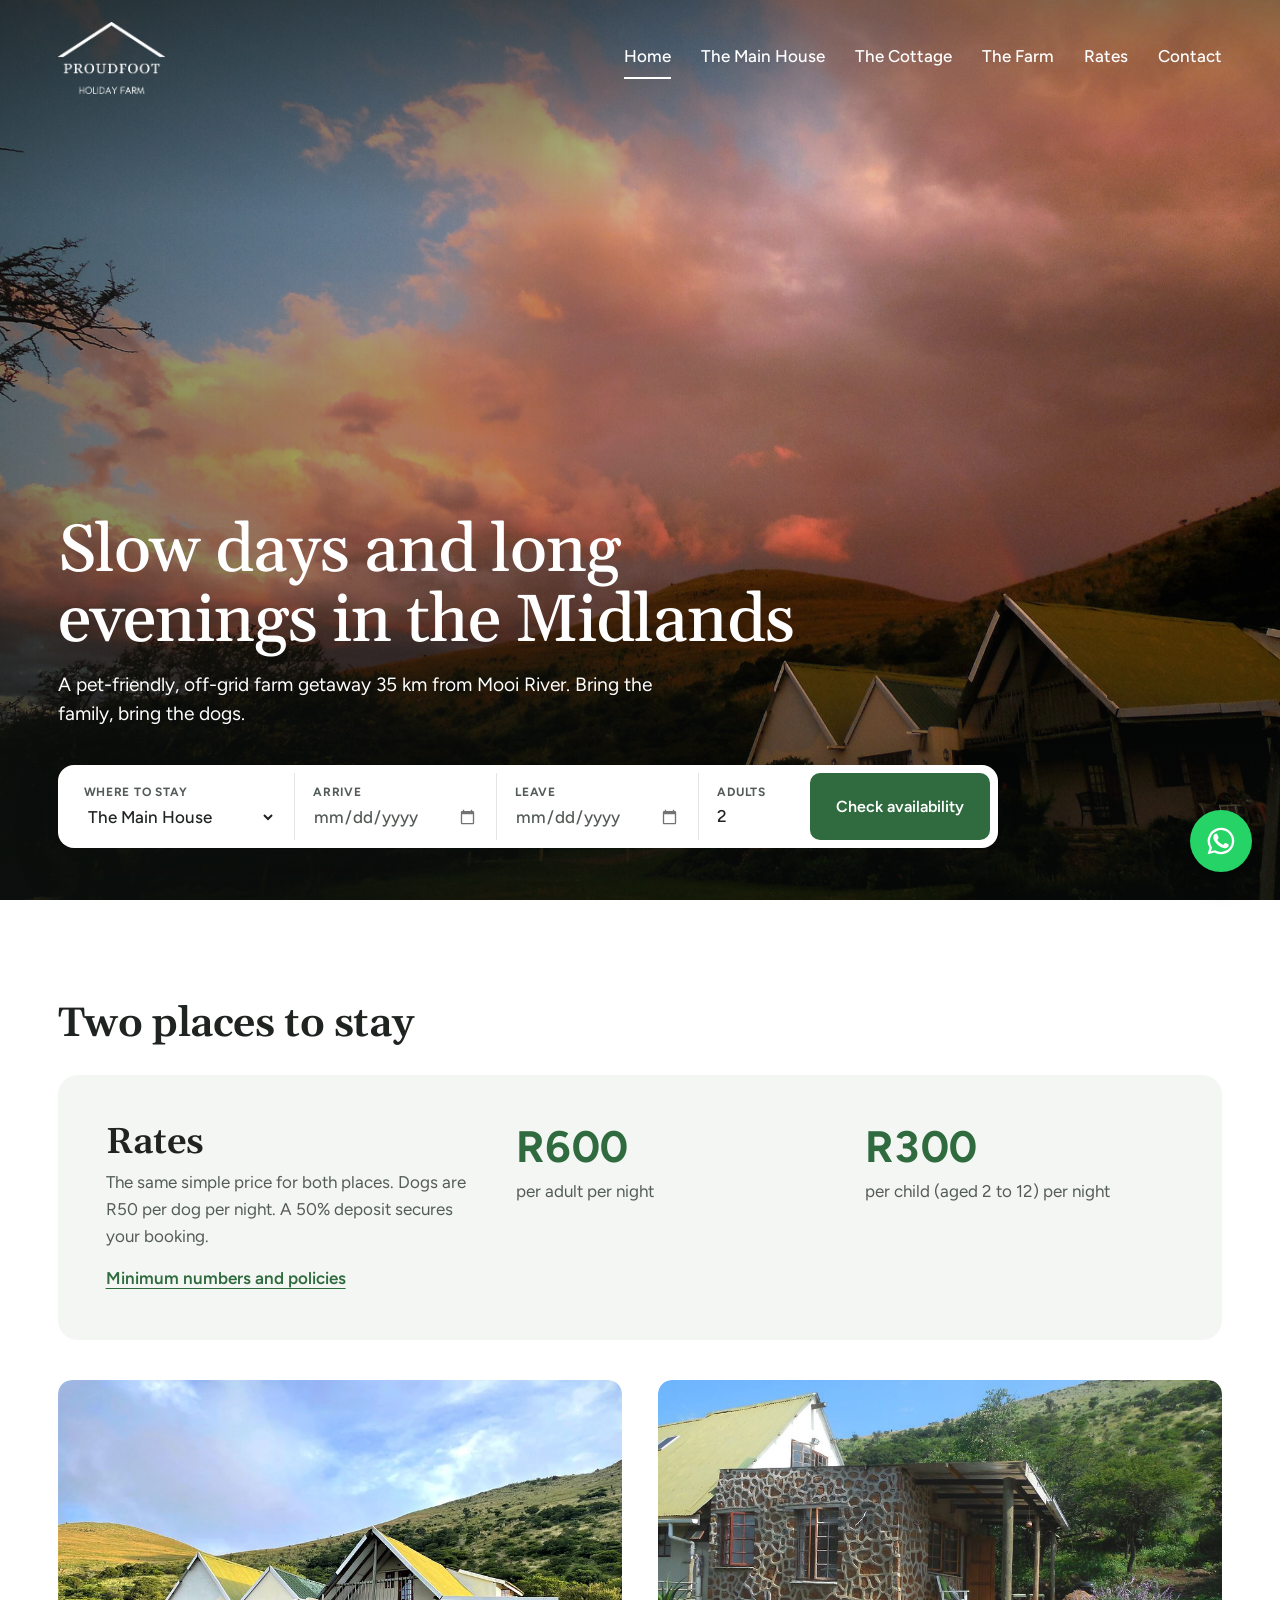
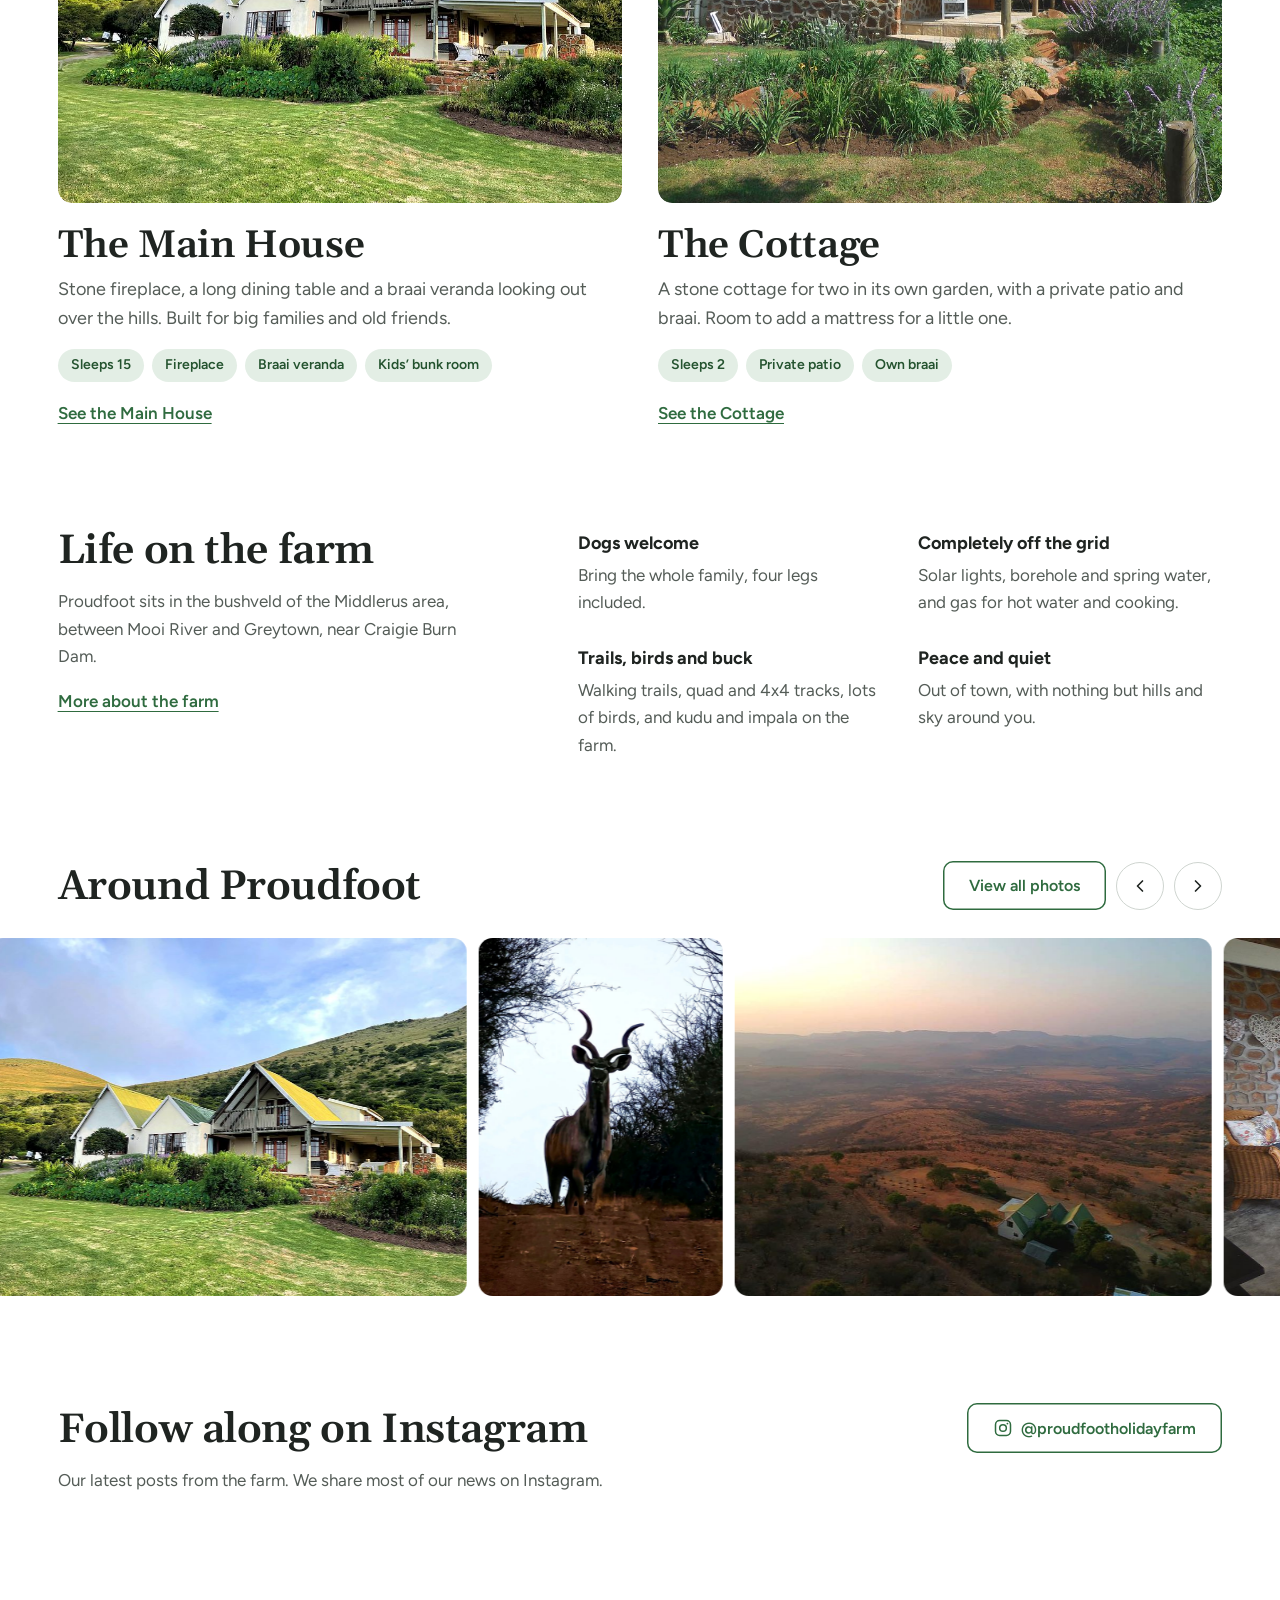
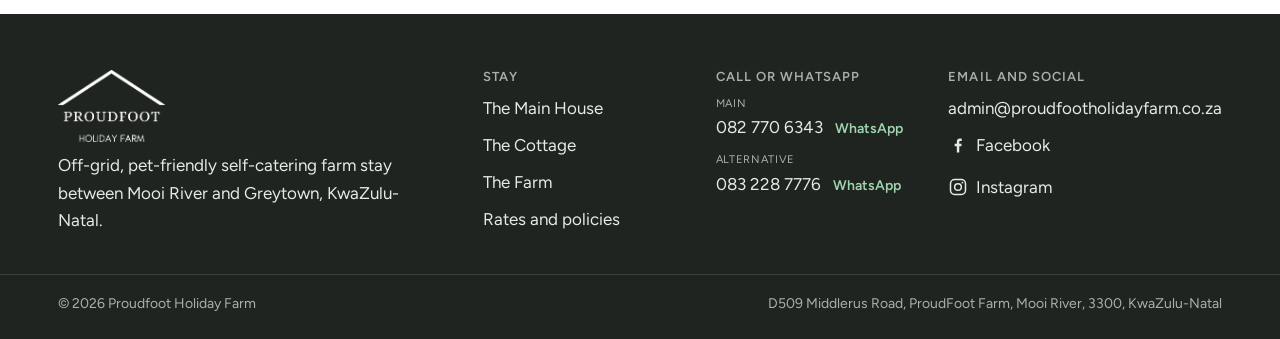
==== commit fb02916a: "Add the farm's street address and guest facilities Co-Authored-By: Claude Opus 5.5 <noreply@anthropi" ====
--- a/index.html
+++ b/index.html
@@ -16,7 +16,7 @@
 <link rel="preconnect" href="https://fonts.gstatic.com" crossorigin>
 <link href="https://fonts.googleapis.com/css2?family=Figtree:wght@400;500;600;700&family=Gelasio:wght@500;600&display=swap" rel="stylesheet">
 <link rel="stylesheet" href="assets/css/site.css">
-<script type="application/ld+json">{"@context": "https://schema.org", "@type": "LodgingBusiness", "name": "Proudfoot Holiday Farm", "description": "Off-grid, pet-friendly self-catering farm stay near Mooi River, KwaZulu-Natal.", "url": "https://www.proudfootholidayfarm.co.za", "image": "https://www.proudfootholidayfarm.co.za/assets/img/main-house/afternoon.jpg", "telephone": "+27827706343", "email": "admin@proudfootholidayfarm.co.za", "petsAllowed": true, "address": {"@type": "PostalAddress", "addressLocality": "Mooi River", "addressRegion": "KwaZulu-Natal", "addressCountry": "ZA"}, "sameAs": ["https://www.facebook.com/proudfootholidayfarm", "https://www.instagram.com/proudfootholidayfarm/"]}</script>
+<script type="application/ld+json">{"@context": "https://schema.org", "@type": "LodgingBusiness", "name": "Proudfoot Holiday Farm", "description": "Off-grid, pet-friendly self-catering farm stay near Mooi River, KwaZulu-Natal.", "url": "https://www.proudfootholidayfarm.co.za", "image": "https://www.proudfootholidayfarm.co.za/assets/img/main-house/afternoon.jpg", "telephone": "+27827706343", "email": "admin@proudfootholidayfarm.co.za", "petsAllowed": true, "address": {"@type": "PostalAddress", "streetAddress": "D509 Middlerus Road, ProudFoot Farm", "addressLocality": "Mooi River", "postalCode": "3300", "addressRegion": "KwaZulu-Natal", "addressCountry": "ZA"}, "sameAs": ["https://www.facebook.com/proudfootholidayfarm", "https://www.instagram.com/proudfootholidayfarm/"]}</script>
 </head>
 <body>
 <a class="skip" href="#main">Skip to content</a>
@@ -78,7 +78,7 @@
 </main>
 <dialog class="all-photos" aria-labelledby="all-h"><div class="all-inner">
   <div class="all-top"><h2 id="all-h">All photos</h2><button class="lb-btn all-close" type="button" aria-label="Close all photos"><svg width="22" height="22" viewBox="0 0 24 24" fill="none" stroke="currentColor" stroke-width="2" stroke-linecap="round" aria-hidden="true"><path d="M6 6l12 12M18 6 6 18"/></svg></button></div>
-  <div data-gallery><h3>The Main House</h3><div class="gallery"><button type="button" data-full="assets/img/main-house/exterior.jpg" aria-label="Open photo: The Main House from the garden"><img src="assets/img/main-house/exterior-sm.jpg" alt="The Main House from the garden" loading="lazy"></button><button type="button" data-full="assets/img/main-house/lounge.jpg" aria-label="Open photo: Lounge with stone fireplace"><img src="assets/img/main-house/lounge-sm.jpg" alt="Lounge with stone fireplace" loading="lazy"></button><button type="button" data-full="assets/img/main-house/dining.jpg" aria-label="Open photo: Dining room with chandelier"><img src="assets/img/main-house/dining-sm.jpg" alt="Dining room with chandelier" loading="lazy"></button><button type="button" data-full="assets/img/main-house/kitchen.jpg" aria-label="Open photo: Kitchen and breakfast bar"><img src="assets/img/main-house/kitchen-sm.jpg" alt="Kitchen and breakfast bar" loading="lazy"></button><button type="button" data-full="assets/img/main-house/veranda.jpg" aria-label="Open photo: Covered veranda and garden steps"><img src="assets/img/main-house/veranda-sm.jpg" alt="Covered veranda and garden steps" loading="lazy"></button><button type="button" data-full="assets/img/main-house/braai.jpg" aria-label="Open photo: Outdoor braai and entertainment area"><img src="assets/img/main-house/braai-sm.jpg" alt="Outdoor braai and entertainment area" loading="lazy"></button><button type="button" data-full="assets/img/main-house/braai-veranda.jpg" aria-label="Open photo: Veranda seating and bar counter"><img src="assets/img/main-house/braai-veranda-sm.jpg" alt="Veranda seating and bar counter" loading="lazy"></button><button type="button" data-full="assets/img/main-house/main-bedroom.jpg" aria-label="Open photo: Main en-suite bedroom"><img src="assets/img/main-house/main-bedroom-sm.jpg" alt="Main en-suite bedroom" loading="lazy"></button><button type="button" data-full="assets/img/main-house/main-bedroom-view.jpg" aria-label="Open photo: Main bedroom looking out to the garden"><img src="assets/img/main-house/main-bedroom-view-sm.jpg" alt="Main bedroom looking out to the garden" loading="lazy"></button><button type="button" data-full="assets/img/main-house/upstairs-double.jpg" aria-label="Open photo: Upstairs double bedroom"><img src="assets/img/main-house/upstairs-double-sm.jpg" alt="Upstairs double bedroom" loading="lazy"></button><button type="button" data-full="assets/img/main-house/upstairs-double-2.jpg" aria-label="Open photo: Second upstairs double bedroom"><img src="assets/img/main-house/upstairs-double-2-sm.jpg" alt="Second upstairs double bedroom" loading="lazy"></button><button type="button" data-full="assets/img/main-house/kids-room.jpg" aria-label="Open photo: Kids&rsquo; bunk room"><img src="assets/img/main-house/kids-room-sm.jpg" alt="Kids&rsquo; bunk room" loading="lazy"></button><button type="button" data-full="assets/img/main-house/kids-room-2.jpg" aria-label="Open photo: Kids&rsquo; room with single beds"><img src="assets/img/main-house/kids-room-2-sm.jpg" alt="Kids&rsquo; room with single beds" loading="lazy"></button><button type="button" data-full="assets/img/main-house/bathroom.jpg" aria-label="Open photo: Main bathroom with corner bath"><img src="assets/img/main-house/bathroom-sm.jpg" alt="Main bathroom with corner bath" loading="lazy"></button><button type="button" data-full="assets/img/main-house/bathroom-upstairs.jpg" aria-label="Open photo: Upstairs bathroom"><img src="assets/img/main-house/bathroom-upstairs-sm.jpg" alt="Upstairs bathroom" loading="lazy"></button><button type="button" data-full="assets/img/main-house/bathroom-downstairs.jpg" aria-label="Open photo: Downstairs bathroom"><img src="assets/img/main-house/bathroom-downstairs-sm.jpg" alt="Downstairs bathroom" loading="lazy"></button><button type="button" data-full="assets/img/main-house/dining-2.jpg" aria-label="Open photo: Second dining area"><img src="assets/img/main-house/dining-2-sm.jpg" alt="Second dining area" loading="lazy"></button><button type="button" data-full="assets/img/main-house/lounge-2.jpg" aria-label="Open photo: Open-plan lounge"><img src="assets/img/main-house/lounge-2-sm.jpg" alt="Open-plan lounge" loading="lazy"></button><button type="button" data-full="assets/img/main-house/view-upstairs.jpg" aria-label="Open photo: View over the valley from upstairs"><img src="assets/img/main-house/view-upstairs-sm.jpg" alt="View over the valley from upstairs" loading="lazy"></button><button type="button" data-full="assets/img/main-house/evening.jpg" aria-label="Open photo: The Main House at dusk with the lights on"><img src="assets/img/main-house/evening-sm.jpg" alt="The Main House at dusk with the lights on" loading="lazy"></button><button type="button" data-full="assets/img/main-house/windows.jpg" aria-label="Open photo: Morning light through the windows"><img src="assets/img/main-house/windows-sm.jpg" alt="Morning light through the windows" loading="lazy"></button><button type="button" data-full="assets/img/main-house/afternoon.jpg" aria-label="Open photo: The Main House under an evening sky"><img src="assets/img/main-house/afternoon-sm.jpg" alt="The Main House under an evening sky" loading="lazy"></button></div><h3>The Cottage</h3><div class="gallery"><button type="button" data-full="assets/img/cottage/exterior.jpg" aria-label="Open photo: The Cottage and its garden"><img src="assets/img/cottage/exterior-sm.jpg" alt="The Cottage and its garden" loading="lazy"></button><button type="button" data-full="assets/img/cottage/patio.jpg" aria-label="Open photo: Covered patio with seating"><img src="assets/img/cottage/patio-sm.jpg" alt="Covered patio with seating" loading="lazy"></button><button type="button" data-full="assets/img/cottage/bedroom.jpg" aria-label="Open photo: Double bedroom"><img src="assets/img/cottage/bedroom-sm.jpg" alt="Double bedroom" loading="lazy"></button><button type="button" data-full="assets/img/cottage/lounge.jpg" aria-label="Open photo: Lounge"><img src="assets/img/cottage/lounge-sm.jpg" alt="Lounge" loading="lazy"></button><button type="button" data-full="assets/img/cottage/living.jpg" aria-label="Open photo: Lounge looking towards the front door"><img src="assets/img/cottage/living-sm.jpg" alt="Lounge looking towards the front door" loading="lazy"></button><button type="button" data-full="assets/img/cottage/braai.jpg" aria-label="Open photo: Braai area on the patio"><img src="assets/img/cottage/braai-sm.jpg" alt="Braai area on the patio" loading="lazy"></button><button type="button" data-full="assets/img/cottage/garden.jpg" aria-label="Open photo: The Cottage from the garden"><img src="assets/img/cottage/garden-sm.jpg" alt="The Cottage from the garden" loading="lazy"></button><button type="button" data-full="assets/img/cottage/side-view.jpg" aria-label="Open photo: Side view of the Cottage"><img src="assets/img/cottage/side-view-sm.jpg" alt="Side view of the Cottage" loading="lazy"></button><button type="button" data-full="assets/img/cottage/bedroom-2.jpg" aria-label="Open photo: Bedroom with bedside lamps"><img src="assets/img/cottage/bedroom-2-sm.jpg" alt="Bedroom with bedside lamps" loading="lazy"></button></div><h3>Around the farm</h3><div class="gallery"><button type="button" data-full="assets/img/wildlife/kudu.jpg" aria-label="Open photo: Kudu bull on the farm road"><img src="assets/img/wildlife/kudu-sm.jpg" alt="Kudu bull on the farm road" loading="lazy"></button><button type="button" data-full="assets/img/wildlife/buck-mist.jpg" aria-label="Open photo: Buck on the farm road in the morning mist"><img src="assets/img/wildlife/buck-mist-sm.jpg" alt="Buck on the farm road in the morning mist" loading="lazy"></button><button type="button" data-full="assets/img/wildlife/impala-hillside.jpg" aria-label="Open photo: Impala on the hillside"><img src="assets/img/wildlife/impala-hillside-sm.jpg" alt="Impala on the hillside" loading="lazy"></button><button type="button" data-full="assets/img/farm/aerial.jpg" aria-label="Open photo: The farm from the air"><img src="assets/img/farm/aerial-sm.jpg" alt="The farm from the air" loading="lazy"></button><button type="button" data-full="assets/img/farm/view.jpg" aria-label="Open photo: View over the hills"><img src="assets/img/farm/view-sm.jpg" alt="View over the hills" loading="lazy"></button><button type="button" data-full="assets/img/farm/panorama.jpg" aria-label="Open photo: Panorama of the farm at sunrise"><img src="assets/img/farm/panorama-sm.jpg" alt="Panorama of the farm at sunrise" loading="lazy"></button><button type="button" data-full="assets/img/farm/aloes.jpg" aria-label="Open photo: Aloes in flower"><img src="assets/img/farm/aloes-sm.jpg" alt="Aloes in flower" loading="lazy"></button><button type="button" data-full="assets/img/farm/driveway.jpg" aria-label="Open photo: The farm road at golden hour"><img src="assets/img/farm/driveway-sm.jpg" alt="The farm road at golden hour" loading="lazy"></button><button type="button" data-full="assets/img/farm/play-area.jpg" aria-label="Open photo: Play area with swings"><img src="assets/img/farm/play-area-sm.jpg" alt="Play area with swings" loading="lazy"></button><button type="button" data-full="assets/img/farm/aerial-2.jpg" aria-label="Open photo: The valley from above"><img src="assets/img/farm/aerial-2-sm.jpg" alt="The valley from above" loading="lazy"></button><button type="button" data-full="assets/img/farm/sunset.jpg" aria-label="Open photo: Sunset over the bush"><img src="assets/img/farm/sunset-sm.jpg" alt="Sunset over the bush" loading="lazy"></button><button type="button" data-full="assets/img/main-house/day.jpg" aria-label="Open photo: The Main House in the valley"><img src="assets/img/main-house/day-sm.jpg" alt="The Main House in the valley" loading="lazy"></button></div></div>
+  <div data-gallery><h3>The Main House</h3><div class="gallery"><button type="button" data-full="assets/img/main-house/exterior.jpg" aria-label="Open photo: The Main House from the garden"><img src="assets/img/main-house/exterior-sm.jpg" alt="The Main House from the garden" loading="lazy"></button><button type="button" data-full="assets/img/main-house/lounge.jpg" aria-label="Open photo: Lounge with stone fireplace"><img src="assets/img/main-house/lounge-sm.jpg" alt="Lounge with stone fireplace" loading="lazy"></button><button type="button" data-full="assets/img/main-house/dining.jpg" aria-label="Open photo: Dining room with chandelier"><img src="assets/img/main-house/dining-sm.jpg" alt="Dining room with chandelier" loading="lazy"></button><button type="button" data-full="assets/img/main-house/kitchen.jpg" aria-label="Open photo: Kitchen and breakfast bar"><img src="assets/img/main-house/kitchen-sm.jpg" alt="Kitchen and breakfast bar" loading="lazy"></button><button type="button" data-full="assets/img/main-house/veranda.jpg" aria-label="Open photo: Covered veranda and garden steps"><img src="assets/img/main-house/veranda-sm.jpg" alt="Covered veranda and garden steps" loading="lazy"></button><button type="button" data-full="assets/img/main-house/braai.jpg" aria-label="Open photo: Outdoor braai and entertainment area"><img src="assets/img/main-house/braai-sm.jpg" alt="Outdoor braai and entertainment area" loading="lazy"></button><button type="button" data-full="assets/img/main-house/braai-veranda.jpg" aria-label="Open photo: Veranda seating and bar counter"><img src="assets/img/main-house/braai-veranda-sm.jpg" alt="Veranda seating and bar counter" loading="lazy"></button><button type="button" data-full="assets/img/main-house/main-bedroom.jpg" aria-label="Open photo: Main en-suite bedroom"><img src="assets/img/main-house/main-bedroom-sm.jpg" alt="Main en-suite bedroom" loading="lazy"></button><button type="button" data-full="assets/img/main-house/main-bedroom-view.jpg" aria-label="Open photo: Main bedroom looking out to the garden"><img src="assets/img/main-house/main-bedroom-view-sm.jpg" alt="Main bedroom looking out to the garden" loading="lazy"></button><button type="button" data-full="assets/img/main-house/upstairs-double.jpg" aria-label="Open photo: Upstairs double bedroom"><img src="assets/img/main-house/upstairs-double-sm.jpg" alt="Upstairs double bedroom" loading="lazy"></button><button type="button" data-full="assets/img/main-house/upstairs-double-2.jpg" aria-label="Open photo: Second upstairs double bedroom"><img src="assets/img/main-house/upstairs-double-2-sm.jpg" alt="Second upstairs double bedroom" loading="lazy"></button><button type="button" data-full="assets/img/main-house/kids-room.jpg" aria-label="Open photo: Kids&rsquo; bunk room"><img src="assets/img/main-house/kids-room-sm.jpg" alt="Kids&rsquo; bunk room" loading="lazy"></button><button type="button" data-full="assets/img/main-house/kids-room-2.jpg" aria-label="Open photo: Kids&rsquo; room with single beds"><img src="assets/img/main-house/kids-room-2-sm.jpg" alt="Kids&rsquo; room with single beds" loading="lazy"></button><button type="button" data-full="assets/img/main-house/bathroom.jpg" aria-label="Open photo: Main bathroom with corner bath"><img src="assets/img/main-house/bathroom-sm.jpg" alt="Main bathroom with corner bath" loading="lazy"></button><button type="button" data-full="assets/img/main-house/bathroom-upstairs.jpg" aria-label="Open photo: Upstairs bathroom"><img src="assets/img/main-house/bathroom-upstairs-sm.jpg" alt="Upstairs bathroom" loading="lazy"></button><button type="button" data-full="assets/img/main-house/bathroom-downstairs.jpg" aria-label="Open photo: Downstairs bathroom"><img src="assets/img/main-house/bathroom-downstairs-sm.jpg" alt="Downstairs bathroom" loading="lazy"></button><button type="button" data-full="assets/img/main-house/dining-2.jpg" aria-label="Open photo: Second dining area"><img src="assets/img/main-house/dining-2-sm.jpg" alt="Second dining area" loading="lazy"></button><button type="button" data-full="assets/img/main-house/lounge-2.jpg" aria-label="Open photo: Open-plan lounge"><img src="assets/img/main-house/lounge-2-sm.jpg" alt="Open-plan lounge" loading="lazy"></button><button type="button" data-full="assets/img/main-house/view-upstairs.jpg" aria-label="Open photo: View over the valley from upstairs"><img src="assets/img/main-house/view-upstairs-sm.jpg" alt="View over the valley from upstairs" loading="lazy"></button><button type="button" data-full="assets/img/main-house/evening.jpg" aria-label="Open photo: The Main House at dusk with the lights on"><img src="assets/img/main-house/evening-sm.jpg" alt="The Main House at dusk with the lights on" loading="lazy"></button><button type="button" data-full="assets/img/main-house/windows.jpg" aria-label="Open photo: Morning light through the windows"><img src="assets/img/main-house/windows-sm.jpg" alt="Morning light through the windows" loading="lazy"></button><button type="button" data-full="assets/img/main-house/afternoon.jpg" aria-label="Open photo: The Main House under an evening sky"><img src="assets/img/main-house/afternoon-sm.jpg" alt="The Main House under an evening sky" loading="lazy"></button><button type="button" data-full="assets/img/main-house/lk-dining-beams.jpg" aria-label="Open photo: Dining area under the wooden beams"><img src="assets/img/main-house/lk-dining-beams-sm.jpg" alt="Dining area under the wooden beams" loading="lazy"></button><button type="button" data-full="assets/img/main-house/lk-open-plan.jpg" aria-label="Open photo: Open-plan dining and kitchen"><img src="assets/img/main-house/lk-open-plan-sm.jpg" alt="Open-plan dining and kitchen" loading="lazy"></button><button type="button" data-full="assets/img/main-house/lk-upstairs-bedroom.jpg" aria-label="Open photo: Upstairs bedroom under the eaves"><img src="assets/img/main-house/lk-upstairs-bedroom-sm.jpg" alt="Upstairs bedroom under the eaves" loading="lazy"></button><button type="button" data-full="assets/img/main-house/lk-braai.jpg" aria-label="Open photo: Covered braai area"><img src="assets/img/main-house/lk-braai-sm.jpg" alt="Covered braai area" loading="lazy"></button><button type="button" data-full="assets/img/main-house/lk-veranda.jpg" aria-label="Open photo: Veranda lounge"><img src="assets/img/main-house/lk-veranda-sm.jpg" alt="Veranda lounge" loading="lazy"></button><button type="button" data-full="assets/img/main-house/lk-veranda-sunset.jpg" aria-label="Open photo: Veranda at sunset"><img src="assets/img/main-house/lk-veranda-sunset-sm.jpg" alt="Veranda at sunset" loading="lazy"></button><button type="button" data-full="assets/img/main-house/lk-veranda-view.jpg" aria-label="Open photo: View from the veranda"><img src="assets/img/main-house/lk-veranda-view-sm.jpg" alt="View from the veranda" loading="lazy"></button><button type="button" data-full="assets/img/main-house/lk-aloe-sunset.jpg" aria-label="Open photo: Aloes in flower at sunset by the house"><img src="assets/img/main-house/lk-aloe-sunset-sm.jpg" alt="Aloes in flower at sunset by the house" loading="lazy"></button></div><h3>The Cottage</h3><div class="gallery"><button type="button" data-full="assets/img/cottage/exterior.jpg" aria-label="Open photo: The Cottage and its garden"><img src="assets/img/cottage/exterior-sm.jpg" alt="The Cottage and its garden" loading="lazy"></button><button type="button" data-full="assets/img/cottage/patio.jpg" aria-label="Open photo: Covered patio with seating"><img src="assets/img/cottage/patio-sm.jpg" alt="Covered patio with seating" loading="lazy"></button><button type="button" data-full="assets/img/cottage/bedroom.jpg" aria-label="Open photo: Double bedroom"><img src="assets/img/cottage/bedroom-sm.jpg" alt="Double bedroom" loading="lazy"></button><button type="button" data-full="assets/img/cottage/lounge.jpg" aria-label="Open photo: Lounge"><img src="assets/img/cottage/lounge-sm.jpg" alt="Lounge" loading="lazy"></button><button type="button" data-full="assets/img/cottage/living.jpg" aria-label="Open photo: Lounge looking towards the front door"><img src="assets/img/cottage/living-sm.jpg" alt="Lounge looking towards the front door" loading="lazy"></button><button type="button" data-full="assets/img/cottage/braai.jpg" aria-label="Open photo: Braai area on the patio"><img src="assets/img/cottage/braai-sm.jpg" alt="Braai area on the patio" loading="lazy"></button><button type="button" data-full="assets/img/cottage/garden.jpg" aria-label="Open photo: The Cottage from the garden"><img src="assets/img/cottage/garden-sm.jpg" alt="The Cottage from the garden" loading="lazy"></button><button type="button" data-full="assets/img/cottage/side-view.jpg" aria-label="Open photo: Side view of the Cottage"><img src="assets/img/cottage/side-view-sm.jpg" alt="Side view of the Cottage" loading="lazy"></button><button type="button" data-full="assets/img/cottage/bedroom-2.jpg" aria-label="Open photo: Bedroom with bedside lamps"><img src="assets/img/cottage/bedroom-2-sm.jpg" alt="Bedroom with bedside lamps" loading="lazy"></button><button type="button" data-full="assets/img/cottage/lk-cottage-garden.jpg" aria-label="Open photo: The Cottage and its wildflower garden"><img src="assets/img/cottage/lk-cottage-garden-sm.jpg" alt="The Cottage and its wildflower garden" loading="lazy"></button></div><h3>Around the farm</h3><div class="gallery"><button type="button" data-full="assets/img/wildlife/kudu.jpg" aria-label="Open photo: Kudu bull on the farm road"><img src="assets/img/wildlife/kudu-sm.jpg" alt="Kudu bull on the farm road" loading="lazy"></button><button type="button" data-full="assets/img/wildlife/buck-mist.jpg" aria-label="Open photo: Buck on the farm road in the morning mist"><img src="assets/img/wildlife/buck-mist-sm.jpg" alt="Buck on the farm road in the morning mist" loading="lazy"></button><button type="button" data-full="assets/img/wildlife/impala-hillside.jpg" aria-label="Open photo: Impala on the hillside"><img src="assets/img/wildlife/impala-hillside-sm.jpg" alt="Impala on the hillside" loading="lazy"></button><button type="button" data-full="assets/img/farm/aerial.jpg" aria-label="Open photo: The farm from the air"><img src="assets/img/farm/aerial-sm.jpg" alt="The farm from the air" loading="lazy"></button><button type="button" data-full="assets/img/farm/view.jpg" aria-label="Open photo: View over the hills"><img src="assets/img/farm/view-sm.jpg" alt="View over the hills" loading="lazy"></button><button type="button" data-full="assets/img/farm/panorama.jpg" aria-label="Open photo: Panorama of the farm at sunrise"><img src="assets/img/farm/panorama-sm.jpg" alt="Panorama of the farm at sunrise" loading="lazy"></button><button type="button" data-full="assets/img/farm/aloes.jpg" aria-label="Open photo: Aloes in flower"><img src="assets/img/farm/aloes-sm.jpg" alt="Aloes in flower" loading="lazy"></button><button type="button" data-full="assets/img/farm/driveway.jpg" aria-label="Open photo: The farm road at golden hour"><img src="assets/img/farm/driveway-sm.jpg" alt="The farm road at golden hour" loading="lazy"></button><button type="button" data-full="assets/img/farm/play-area.jpg" aria-label="Open photo: Play area with swings"><img src="assets/img/farm/play-area-sm.jpg" alt="Play area with swings" loading="lazy"></button><button type="button" data-full="assets/img/farm/aerial-2.jpg" aria-label="Open photo: The valley from above"><img src="assets/img/farm/aerial-2-sm.jpg" alt="The valley from above" loading="lazy"></button><button type="button" data-full="assets/img/farm/sunset.jpg" aria-label="Open photo: Sunset over the bush"><img src="assets/img/farm/sunset-sm.jpg" alt="Sunset over the bush" loading="lazy"></button><button type="button" data-full="assets/img/main-house/day.jpg" aria-label="Open photo: The Main House in the valley"><img src="assets/img/main-house/day-sm.jpg" alt="The Main House in the valley" loading="lazy"></button><button type="button" data-full="assets/img/farm/lk-aerial-house.jpg" aria-label="Open photo: The Main House from the air"><img src="assets/img/farm/lk-aerial-house-sm.jpg" alt="The Main House from the air" loading="lazy"></button><button type="button" data-full="assets/img/farm/lk-valley.jpg" aria-label="Open photo: Looking out over the valley"><img src="assets/img/farm/lk-valley-sm.jpg" alt="Looking out over the valley" loading="lazy"></button><button type="button" data-full="assets/img/farm/lk-lawn-sunset.jpg" aria-label="Open photo: Sunset over the garden"><img src="assets/img/farm/lk-lawn-sunset-sm.jpg" alt="Sunset over the garden" loading="lazy"></button><button type="button" data-full="assets/img/farm/lk-dusk-hills.jpg" aria-label="Open photo: Dusk over the hills"><img src="assets/img/farm/lk-dusk-hills-sm.jpg" alt="Dusk over the hills" loading="lazy"></button><button type="button" data-full="assets/img/farm/lk-sunset-deck.jpg" aria-label="Open photo: Sunset from the farm"><img src="assets/img/farm/lk-sunset-deck-sm.jpg" alt="Sunset from the farm" loading="lazy"></button></div></div>
 </div></dialog>
 <dialog class="lightbox" aria-label="Photo viewer"><figure><figcaption></figcaption></figure>
 <button class="lb-btn lb-close" type="button" aria-label="Close"><svg width="22" height="22" viewBox="0 0 24 24" fill="none" stroke="currentColor" stroke-width="2" stroke-linecap="round" aria-hidden="true"><path d="M6 6l12 12M18 6 6 18"/></svg></button>
@@ -92,7 +92,7 @@
     <div><h3>Call or WhatsApp</h3><ul><li><span class="tag">Main</span><a href="tel:+27827706343">082 770 6343</a> <a class="wa-link" data-wa data-wa-number="27827706343" href="https://wa.me/27827706343" target="_blank" rel="noopener">WhatsApp</a></li><li><span class="tag">Alternative</span><a href="tel:+27832287776">083 228 7776</a> <a class="wa-link" data-wa data-wa-number="27832287776" href="https://wa.me/27832287776" target="_blank" rel="noopener">WhatsApp</a></li></ul></div>
     <div><h3>Email and social</h3><ul><li><a href="mailto:admin@proudfootholidayfarm.co.za">admin@proudfootholidayfarm.co.za</a></li><li><a class="social" href="https://www.facebook.com/proudfootholidayfarm" target="_blank" rel="noopener"><svg width="20" height="20" viewBox="0 0 24 24" fill="currentColor" aria-hidden="true"><path d="M13.5 21v-7.5h2.5l.4-3h-2.9V8.6c0-.9.3-1.5 1.5-1.5h1.5V4.4c-.3 0-1.2-.1-2.2-.1-2.2 0-3.7 1.3-3.7 3.8v2.4H8v3h2.6V21h2.9z"/></svg>Facebook</a></li><li><a class="social" href="https://www.instagram.com/proudfootholidayfarm/" target="_blank" rel="noopener"><svg width="20" height="20" viewBox="0 0 24 24" fill="none" stroke="currentColor" stroke-width="1.8" aria-hidden="true"><rect x="3" y="3" width="18" height="18" rx="5"/><circle cx="12" cy="12" r="4"/><circle cx="17.3" cy="6.7" r="1.1" fill="currentColor" stroke="none"/></svg>Instagram</a></li></ul></div>
   </div>
-  <div class="footer-base wrap"><span>&copy; <span data-year>2026</span> Proudfoot Holiday Farm</span><span>Mooi River, KwaZulu-Natal, South Africa</span></div>
+  <div class="footer-base wrap"><span>&copy; <span data-year>2026</span> Proudfoot Holiday Farm</span><span>D509 Middlerus Road, ProudFoot Farm, Mooi River, 3300, KwaZulu-Natal</span></div>
 </footer>
 <a class="wa" data-wa href="https://wa.me/27827706343" aria-label="Chat to us on WhatsApp" target="_blank" rel="noopener"><svg width="32" height="32" viewBox="0 0 24 24" fill="currentColor" aria-hidden="true"><path d="M17.5 14.4c-.3-.1-1.7-.8-2-.9-.3-.1-.5-.1-.7.1-.2.3-.8.9-.9 1.1-.2.2-.3.2-.6.1-.3-.1-1.2-.5-2.3-1.4-.9-.8-1.4-1.7-1.6-2-.2-.3 0-.5.1-.6l.4-.5c.2-.2.2-.3.3-.5.1-.2 0-.4 0-.5l-.9-2.2c-.2-.6-.5-.5-.7-.5h-.6c-.2 0-.5.1-.8.4-.3.3-1 1-1 2.4s1 2.8 1.2 3c.1.2 2 3.1 4.9 4.3.7.3 1.2.5 1.6.6.7.2 1.3.2 1.8.1.6-.1 1.7-.7 1.9-1.4.2-.7.2-1.2.2-1.4-.1-.1-.3-.2-.6-.3zM12 2a10 10 0 0 0-8.6 15.1L2 22l5-1.3A10 10 0 1 0 12 2zm0 18.2a8.2 8.2 0 0 1-4.2-1.1l-.3-.2-3 .8.8-2.9-.2-.3A8.2 8.2 0 1 1 12 20.2z"/></svg></a>
 <script src="assets/js/config.js"></script>
--- a/assets/css/site.css
+++ b/assets/css/site.css
@@ -166,10 +166,10 @@
 @media (max-width:860px){.videos{grid-template-columns:1fr}}
 
 /* Gallery */
-.gallery{display:grid;grid-template-columns:repeat(4,1fr);gap:10px}
-.gallery button{padding:0;border:0;background:none;cursor:zoom-in;border-radius:10px;overflow:hidden;aspect-ratio:4/3}
+.gallery{display:grid;grid-template-columns:repeat(4,1fr);gap:10px;grid-auto-flow:dense}
+.gallery button{padding:0;border:0;background:none;cursor:zoom-in;border-radius:10px;overflow:hidden;aspect-ratio:4/3;position:relative}
 .gallery button:first-child{grid-column:span 2;grid-row:span 2;aspect-ratio:auto}
-.gallery img{width:100%;height:100%;object-fit:cover;transition:transform .5s cubic-bezier(.16,1,.3,1)}
+.gallery img{position:absolute;inset:0;width:100%;height:100%;object-fit:cover;transition:transform .5s cubic-bezier(.16,1,.3,1)}
 .gallery button:hover img{transform:scale(1.03)}
 .lightbox{border:0;padding:0;background:transparent;max-width:none;max-height:none;width:100vw;height:100svh}
 .lightbox::backdrop{background:rgba(var(--shade),.92)}
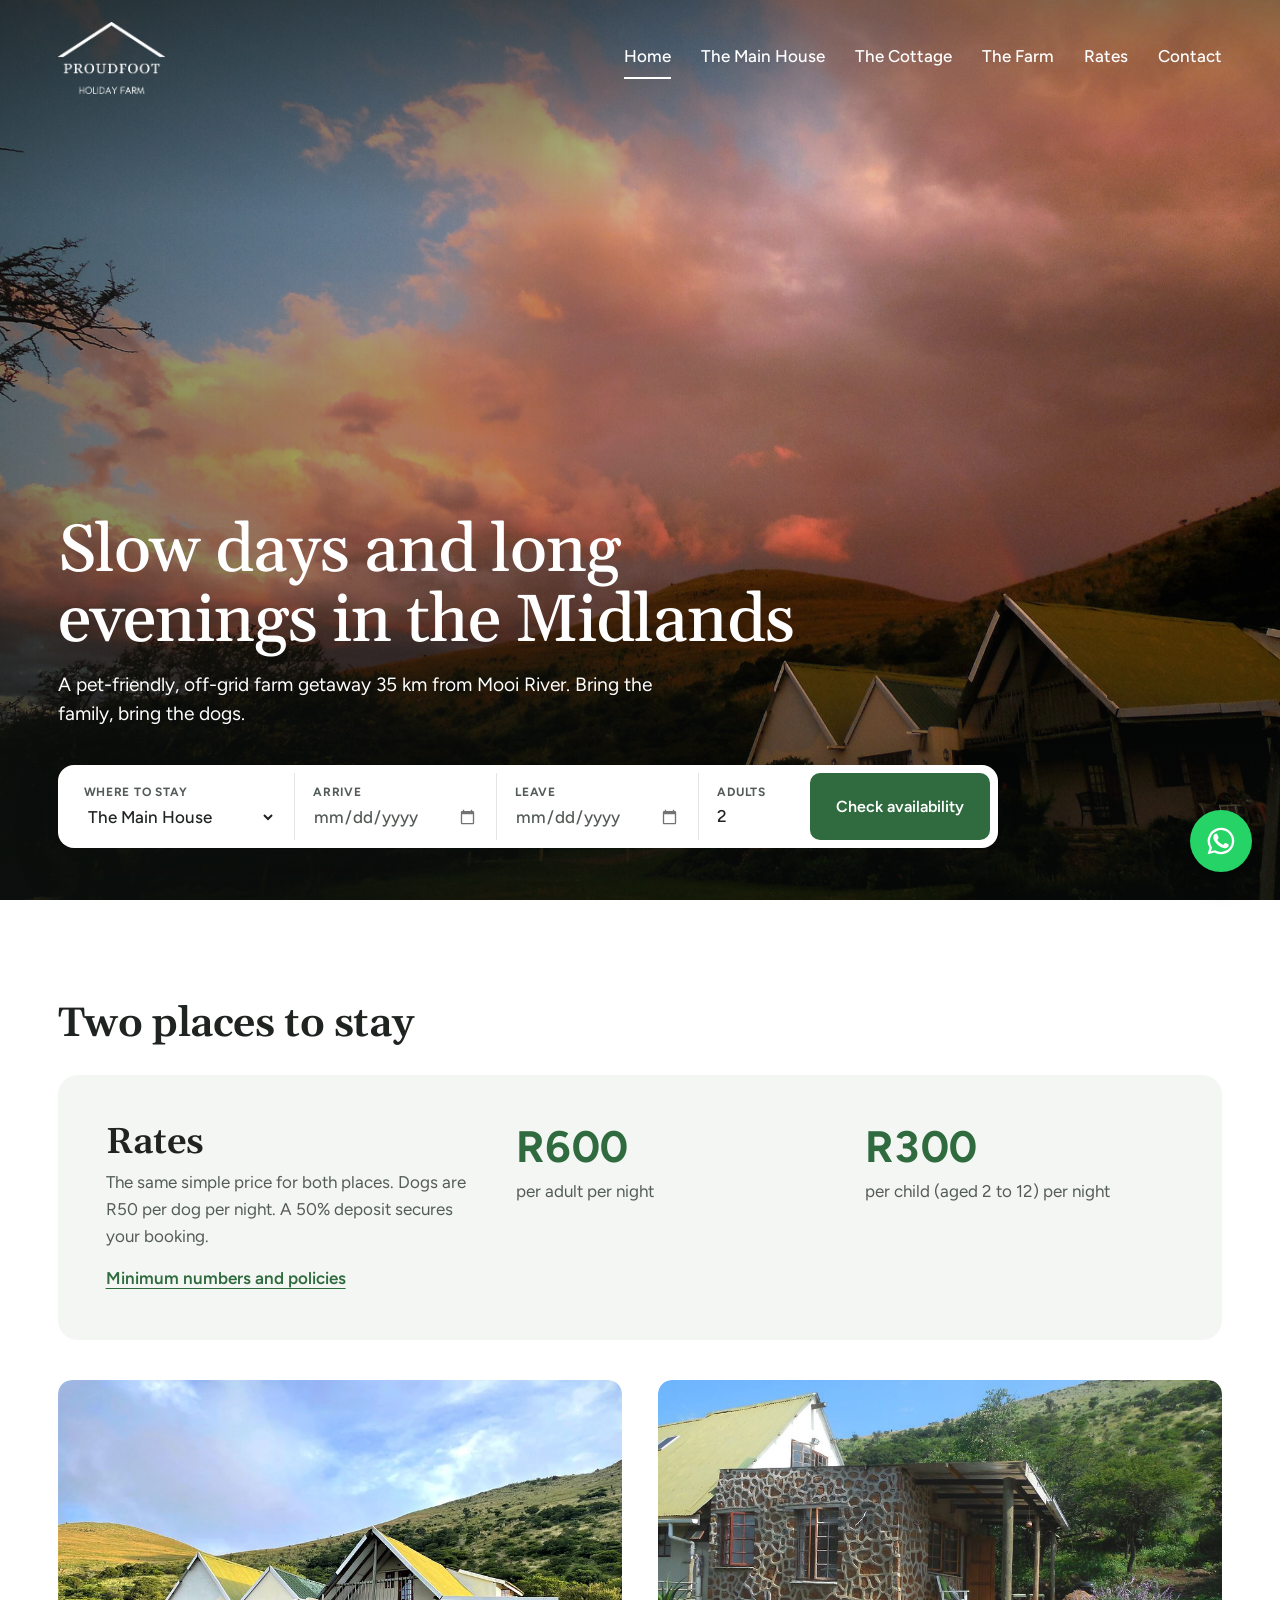
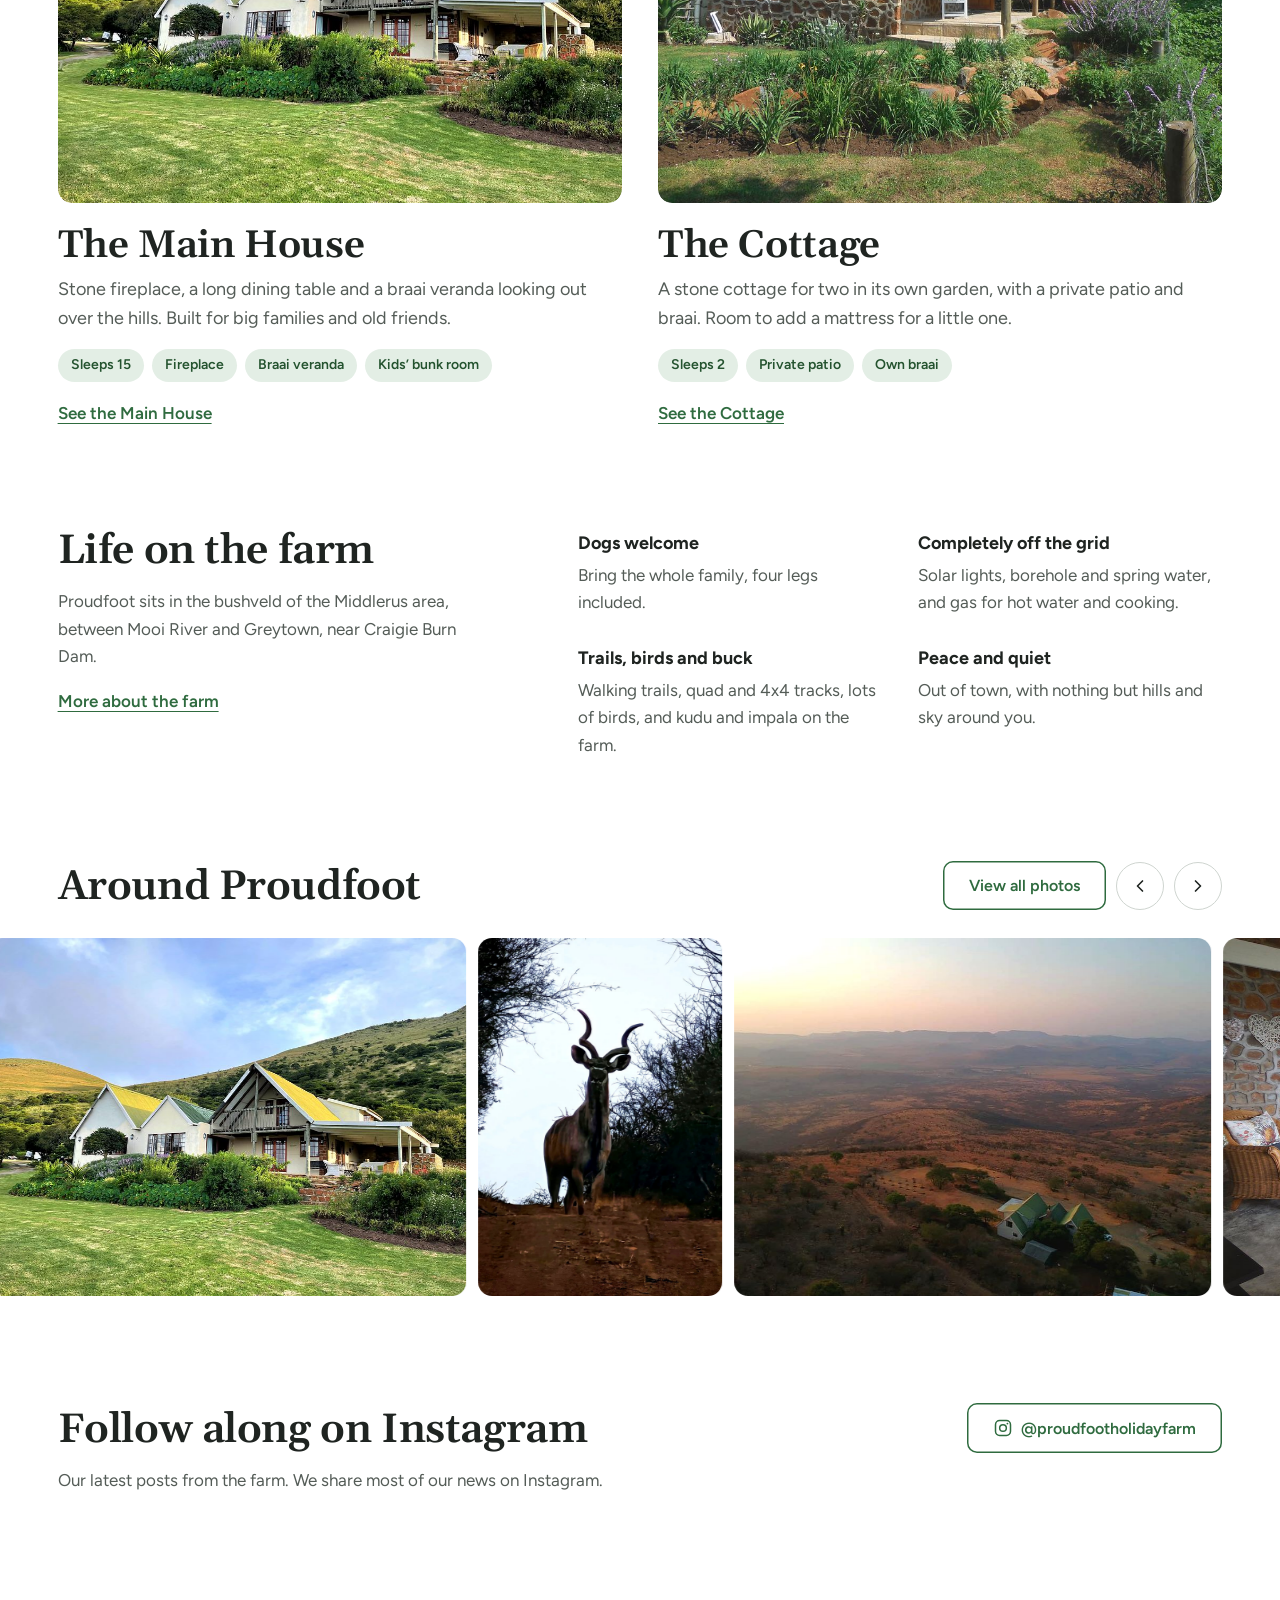
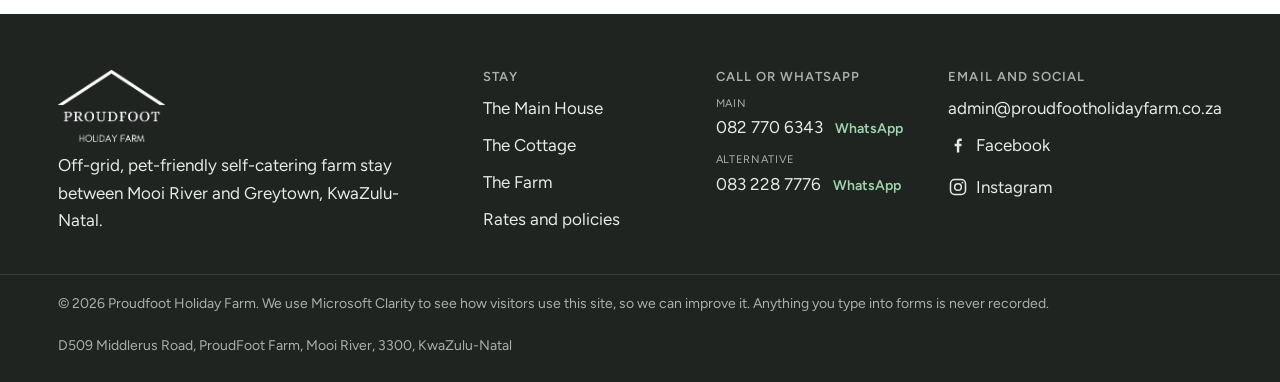
==== commit 40def5e9: "Add Microsoft Clarity (forms masked) and privacy note Co-Authored-By: Claude Opus 5.5 <noreply@anthr" ====
--- a/index.html
+++ b/index.html
@@ -16,6 +16,7 @@
 <link rel="preconnect" href="https://fonts.gstatic.com" crossorigin>
 <link href="https://fonts.googleapis.com/css2?family=Figtree:wght@400;500;600;700&family=Gelasio:wght@500;600&display=swap" rel="stylesheet">
 <link rel="stylesheet" href="assets/css/site.css">
+<script>(function(c,l,a,r,i,t,y){c[a]=c[a]||function(){(c[a].q=c[a].q||[]).push(arguments)};t=l.createElement(r);t.async=1;t.src="https://www.clarity.ms/tag/"+i;y=l.getElementsByTagName(r)[0];y.parentNode.insertBefore(t,y);})(window,document,"clarity","script","z5e03m4puh");</script>
 <script type="application/ld+json">{"@context": "https://schema.org", "@type": "LodgingBusiness", "name": "Proudfoot Holiday Farm", "description": "Off-grid, pet-friendly self-catering farm stay near Mooi River, KwaZulu-Natal.", "url": "https://www.proudfootholidayfarm.co.za", "image": "https://www.proudfootholidayfarm.co.za/assets/img/main-house/afternoon.jpg", "telephone": "+27827706343", "email": "admin@proudfootholidayfarm.co.za", "petsAllowed": true, "address": {"@type": "PostalAddress", "streetAddress": "D509 Middlerus Road, ProudFoot Farm", "addressLocality": "Mooi River", "postalCode": "3300", "addressRegion": "KwaZulu-Natal", "addressCountry": "ZA"}, "sameAs": ["https://www.facebook.com/proudfootholidayfarm", "https://www.instagram.com/proudfootholidayfarm/"]}</script>
 </head>
 <body>
@@ -28,7 +29,7 @@
   <nav class="site-nav" id="site-nav" aria-label="Main"><a href="index.html" aria-current="page">Home</a><a href="main-house.html">The Main House</a><a href="cottage.html">The Cottage</a><a href="farm.html">The Farm</a><a href="rates.html">Rates</a><a href="contact.html">Contact</a></nav>
 </header>
   <div class="hero-copy wrap"><h1>Slow days and long evenings in the Midlands</h1><p>A pet-friendly, off-grid farm getaway 35 km from Mooi River. Bring the family, bring the dogs.</p></div>
-  <div class="wrap"><form class="book wrap-inner" aria-label="Check availability">
+  <div class="wrap"><form class="book wrap-inner" aria-label="Check availability" data-clarity-mask="true">
     <label class="field"><span class="field-label">Where to stay</span><select name="place"><option value="main-house">The Main House</option><option value="cottage">The Cottage</option></select></label>
     <label class="field"><span class="field-label">Arrive</span><input type="date" name="arrive"></label>
     <label class="field"><span class="field-label">Leave</span><input type="date" name="leave"></label>
@@ -92,7 +93,7 @@
     <div><h3>Call or WhatsApp</h3><ul><li><span class="tag">Main</span><a href="tel:+27827706343">082 770 6343</a> <a class="wa-link" data-wa data-wa-number="27827706343" href="https://wa.me/27827706343" target="_blank" rel="noopener">WhatsApp</a></li><li><span class="tag">Alternative</span><a href="tel:+27832287776">083 228 7776</a> <a class="wa-link" data-wa data-wa-number="27832287776" href="https://wa.me/27832287776" target="_blank" rel="noopener">WhatsApp</a></li></ul></div>
     <div><h3>Email and social</h3><ul><li><a href="mailto:admin@proudfootholidayfarm.co.za">admin@proudfootholidayfarm.co.za</a></li><li><a class="social" href="https://www.facebook.com/proudfootholidayfarm" target="_blank" rel="noopener"><svg width="20" height="20" viewBox="0 0 24 24" fill="currentColor" aria-hidden="true"><path d="M13.5 21v-7.5h2.5l.4-3h-2.9V8.6c0-.9.3-1.5 1.5-1.5h1.5V4.4c-.3 0-1.2-.1-2.2-.1-2.2 0-3.7 1.3-3.7 3.8v2.4H8v3h2.6V21h2.9z"/></svg>Facebook</a></li><li><a class="social" href="https://www.instagram.com/proudfootholidayfarm/" target="_blank" rel="noopener"><svg width="20" height="20" viewBox="0 0 24 24" fill="none" stroke="currentColor" stroke-width="1.8" aria-hidden="true"><rect x="3" y="3" width="18" height="18" rx="5"/><circle cx="12" cy="12" r="4"/><circle cx="17.3" cy="6.7" r="1.1" fill="currentColor" stroke="none"/></svg>Instagram</a></li></ul></div>
   </div>
-  <div class="footer-base wrap"><span>&copy; <span data-year>2026</span> Proudfoot Holiday Farm</span><span>D509 Middlerus Road, ProudFoot Farm, Mooi River, 3300, KwaZulu-Natal</span></div>
+  <div class="footer-base wrap"><span>&copy; <span data-year>2026</span> Proudfoot Holiday Farm. We use Microsoft Clarity to see how visitors use this site, so we can improve it. Anything you type into forms is never recorded.</span><span>D509 Middlerus Road, ProudFoot Farm, Mooi River, 3300, KwaZulu-Natal</span></div>
 </footer>
 <a class="wa" data-wa href="https://wa.me/27827706343" aria-label="Chat to us on WhatsApp" target="_blank" rel="noopener"><svg width="32" height="32" viewBox="0 0 24 24" fill="currentColor" aria-hidden="true"><path d="M17.5 14.4c-.3-.1-1.7-.8-2-.9-.3-.1-.5-.1-.7.1-.2.3-.8.9-.9 1.1-.2.2-.3.2-.6.1-.3-.1-1.2-.5-2.3-1.4-.9-.8-1.4-1.7-1.6-2-.2-.3 0-.5.1-.6l.4-.5c.2-.2.2-.3.3-.5.1-.2 0-.4 0-.5l-.9-2.2c-.2-.6-.5-.5-.7-.5h-.6c-.2 0-.5.1-.8.4-.3.3-1 1-1 2.4s1 2.8 1.2 3c.1.2 2 3.1 4.9 4.3.7.3 1.2.5 1.6.6.7.2 1.3.2 1.8.1.6-.1 1.7-.7 1.9-1.4.2-.7.2-1.2.2-1.4-.1-.1-.3-.2-.6-.3zM12 2a10 10 0 0 0-8.6 15.1L2 22l5-1.3A10 10 0 1 0 12 2zm0 18.2a8.2 8.2 0 0 1-4.2-1.1l-.3-.2-3 .8.8-2.9-.2-.3A8.2 8.2 0 1 1 12 20.2z"/></svg></a>
 <script src="assets/js/config.js"></script>
--- a/assets/css/site.css
+++ b/assets/css/site.css
@@ -304,6 +304,7 @@
   .ig-grid{grid-template-columns:repeat(3,1fr)}
   .all-inner{padding:0 16px 24px}
   .gallery{grid-template-columns:repeat(2,1fr)}
+  .gallery button:first-child{grid-row:auto;aspect-ratio:4/3}
   .cal-months{grid-template-columns:1fr}
   .cal-months .cal-month+.cal-month{display:none}
   .lightbox figure{padding:56px 12px 0}
